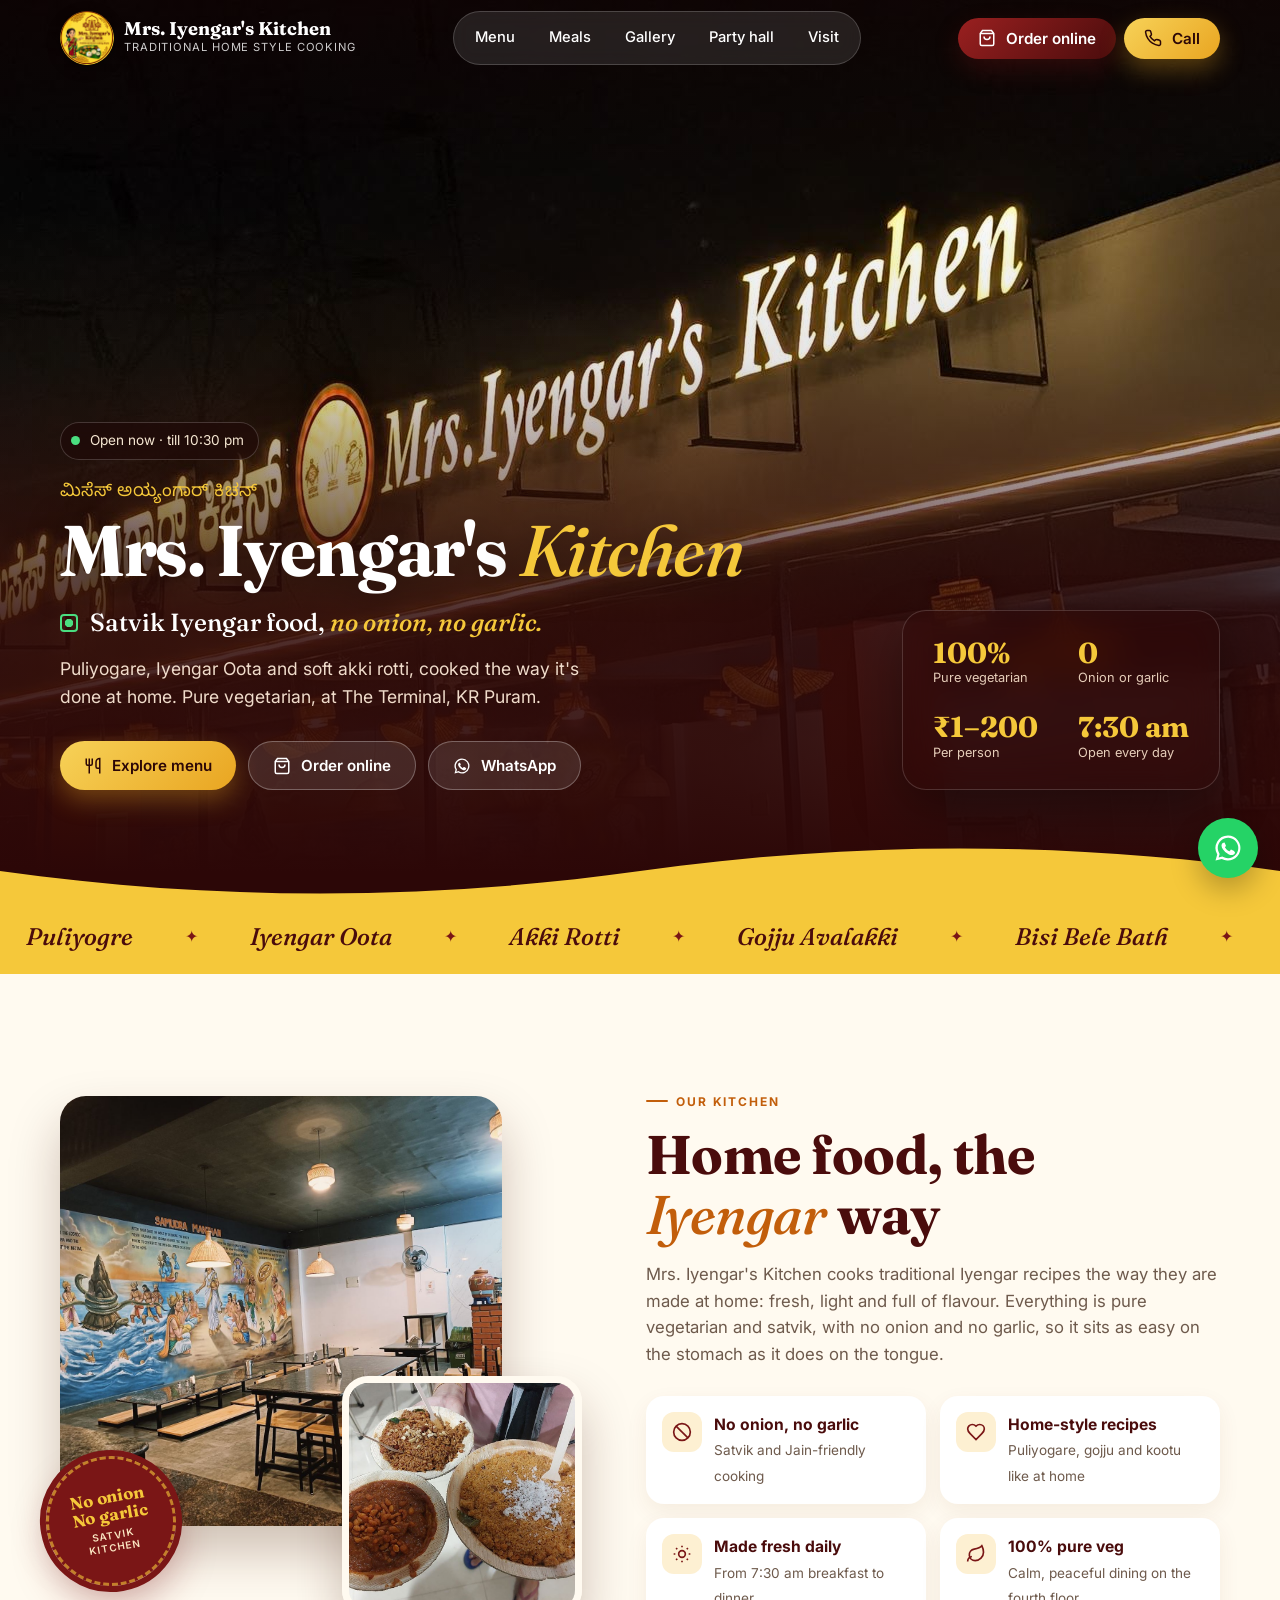
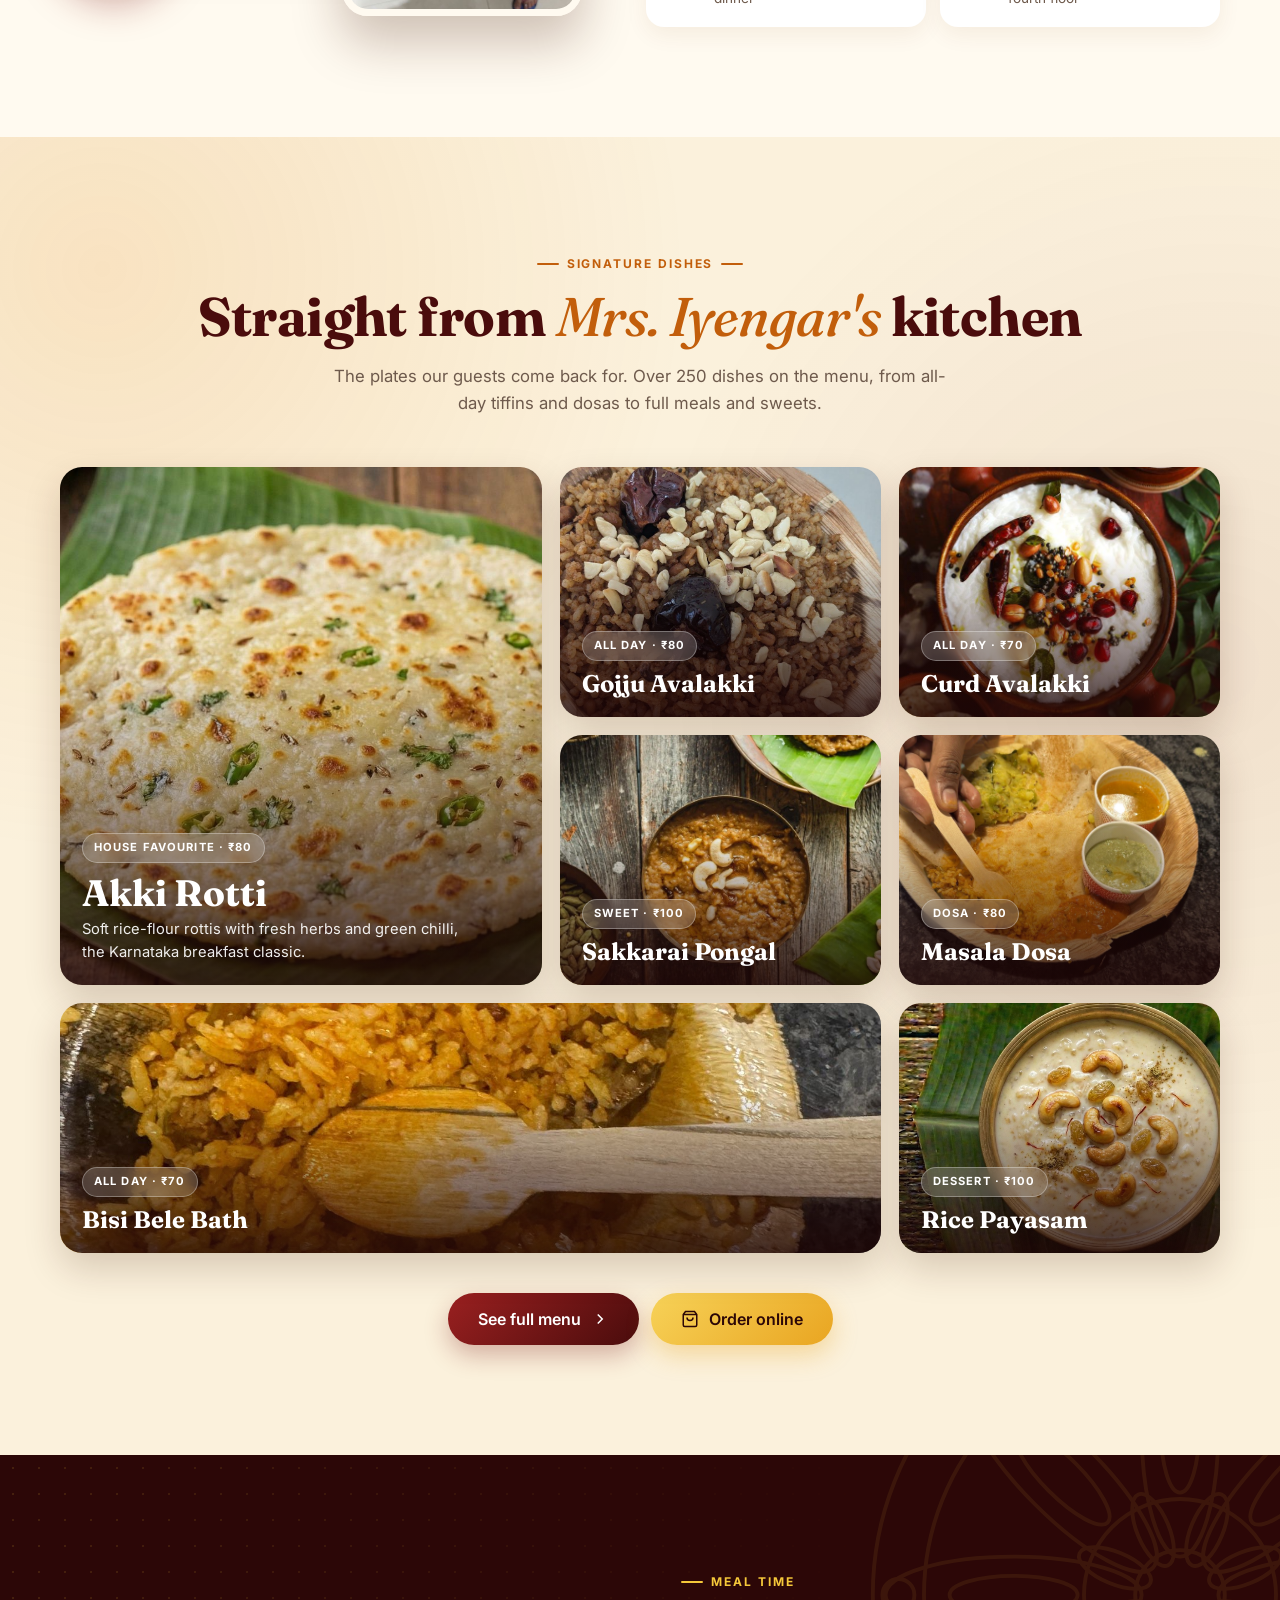
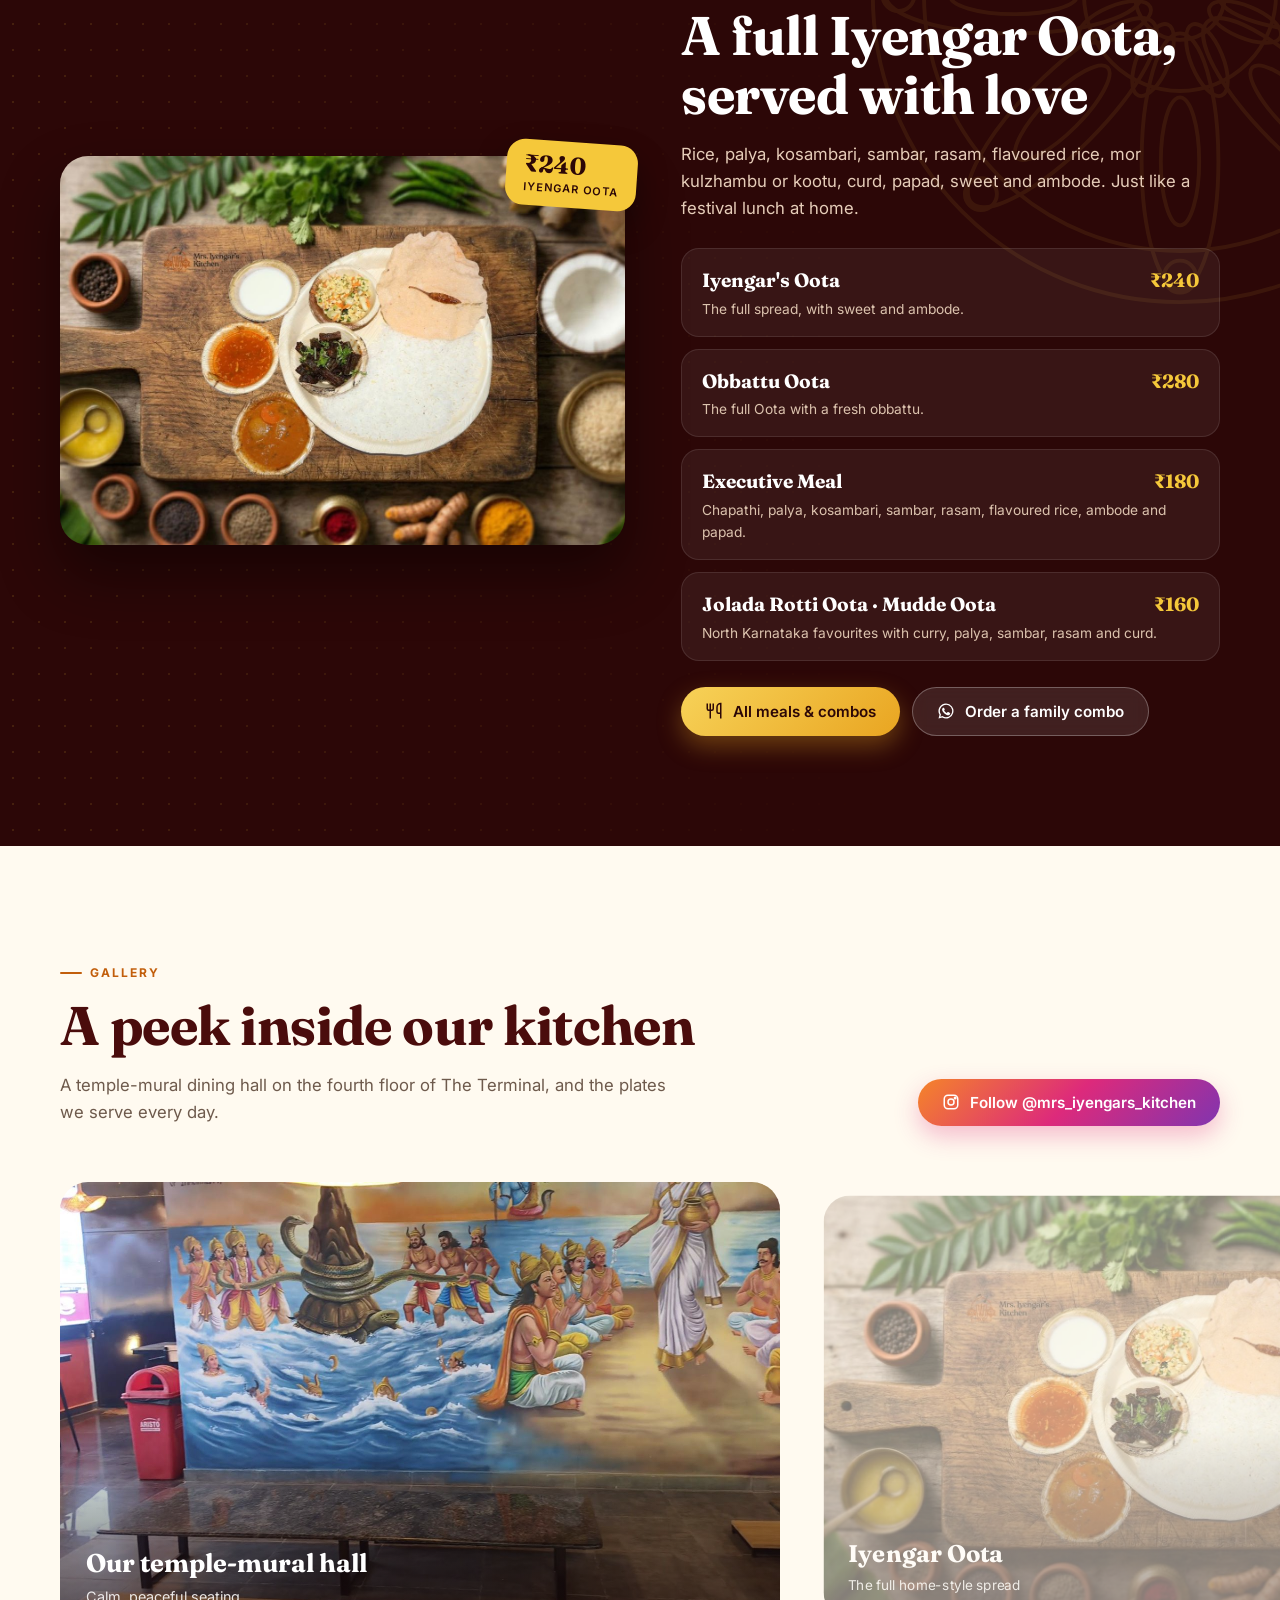
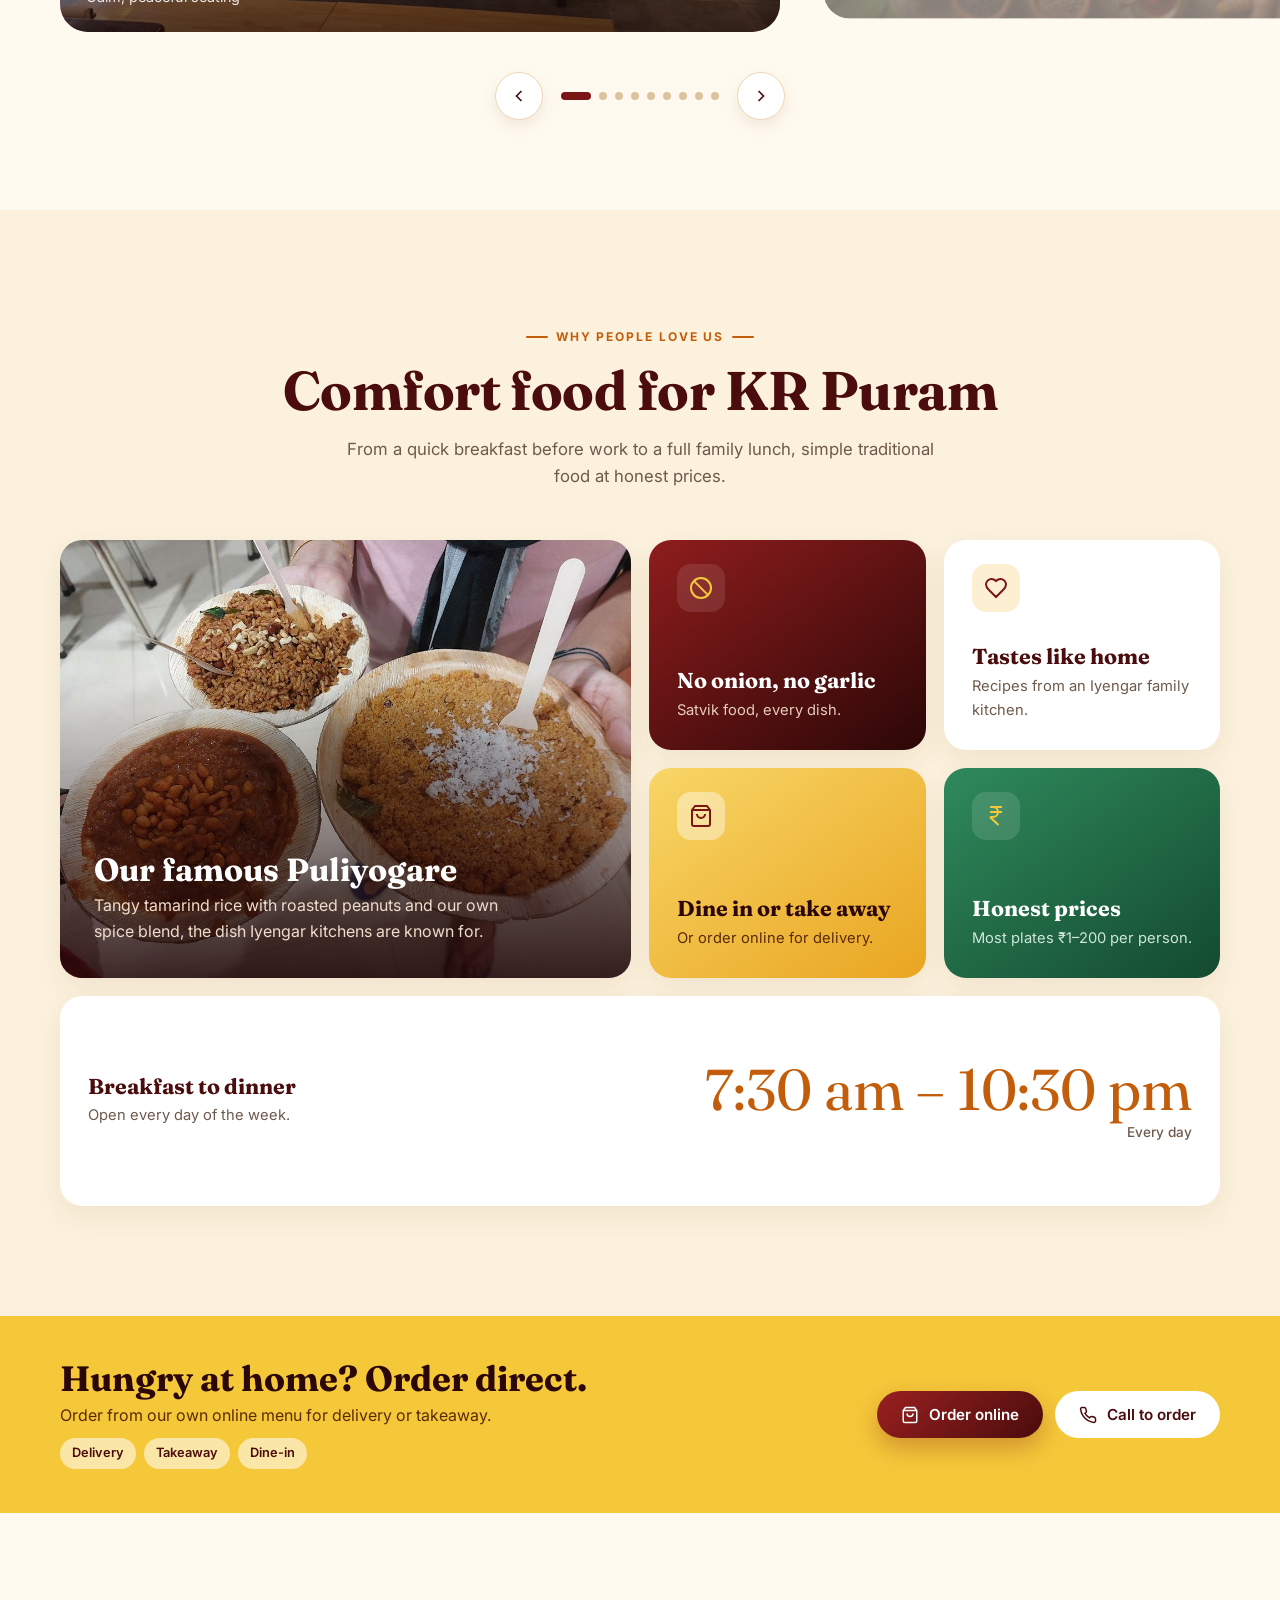
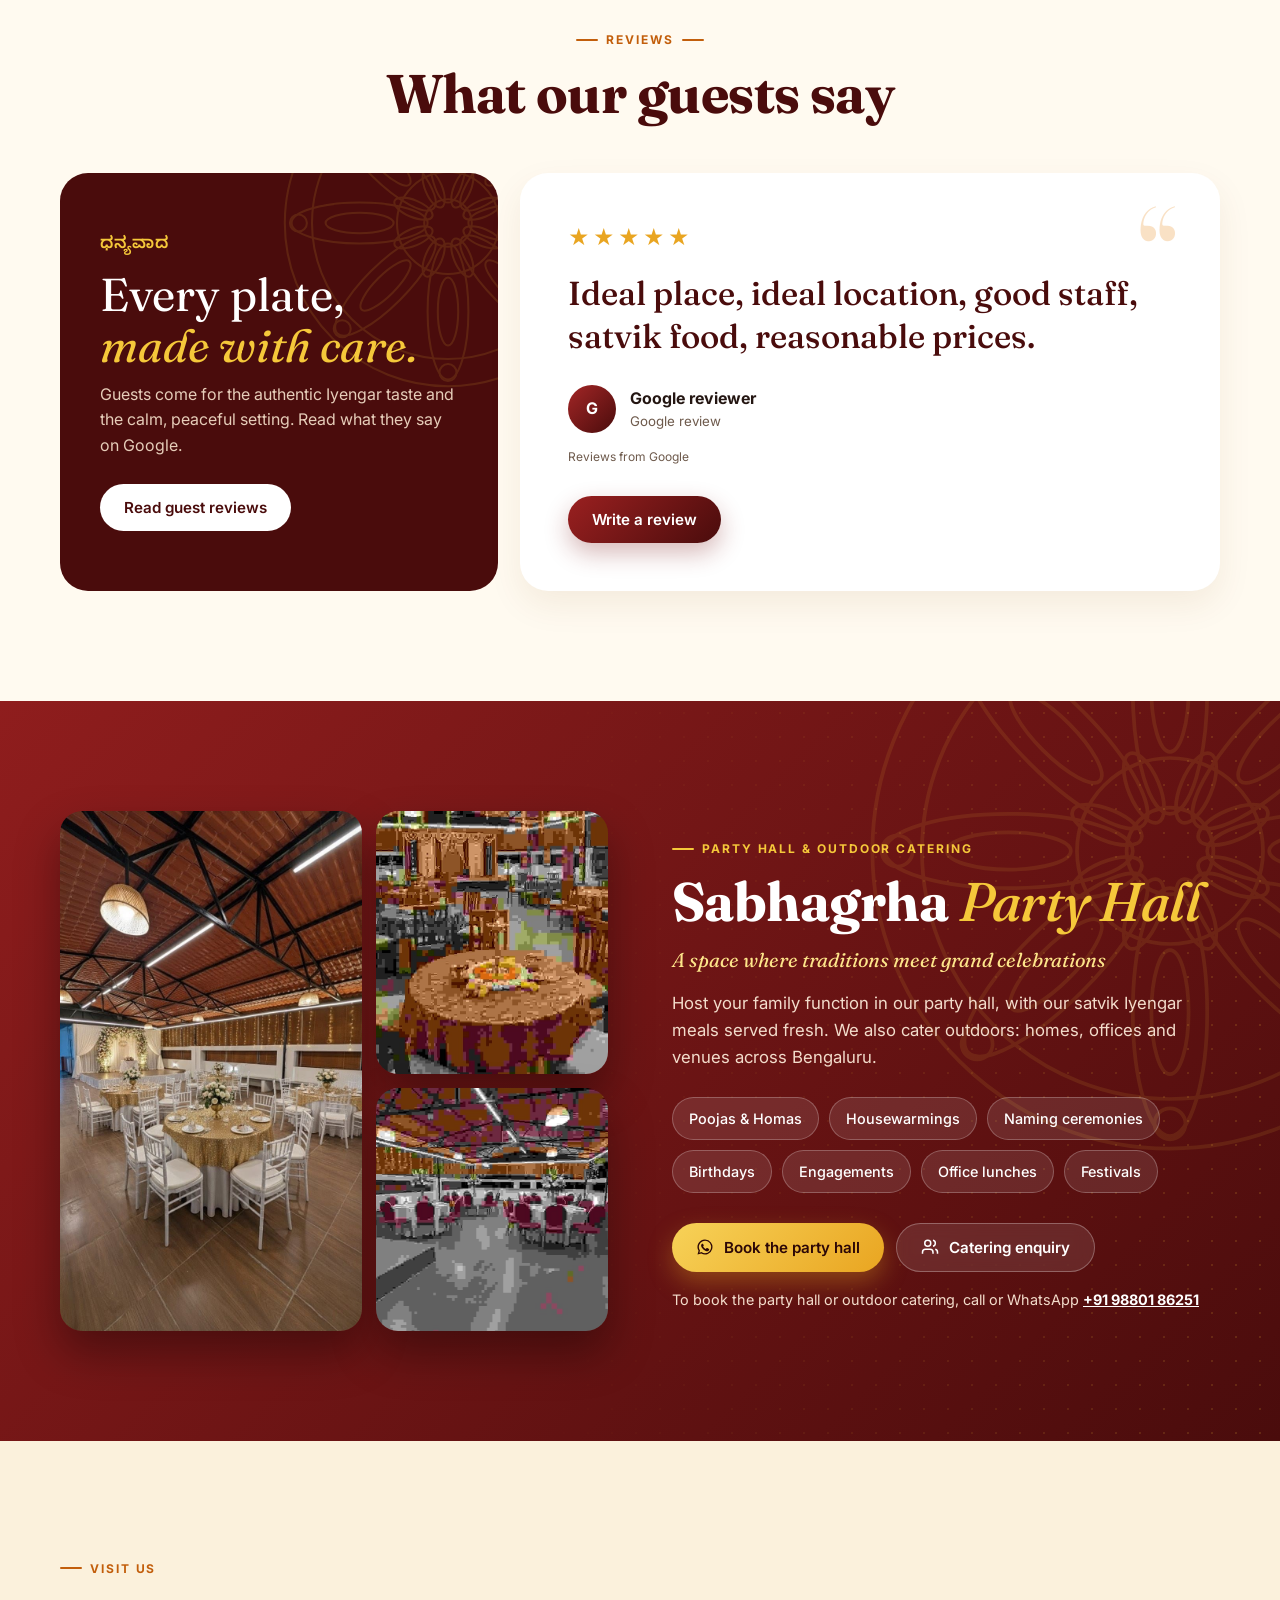
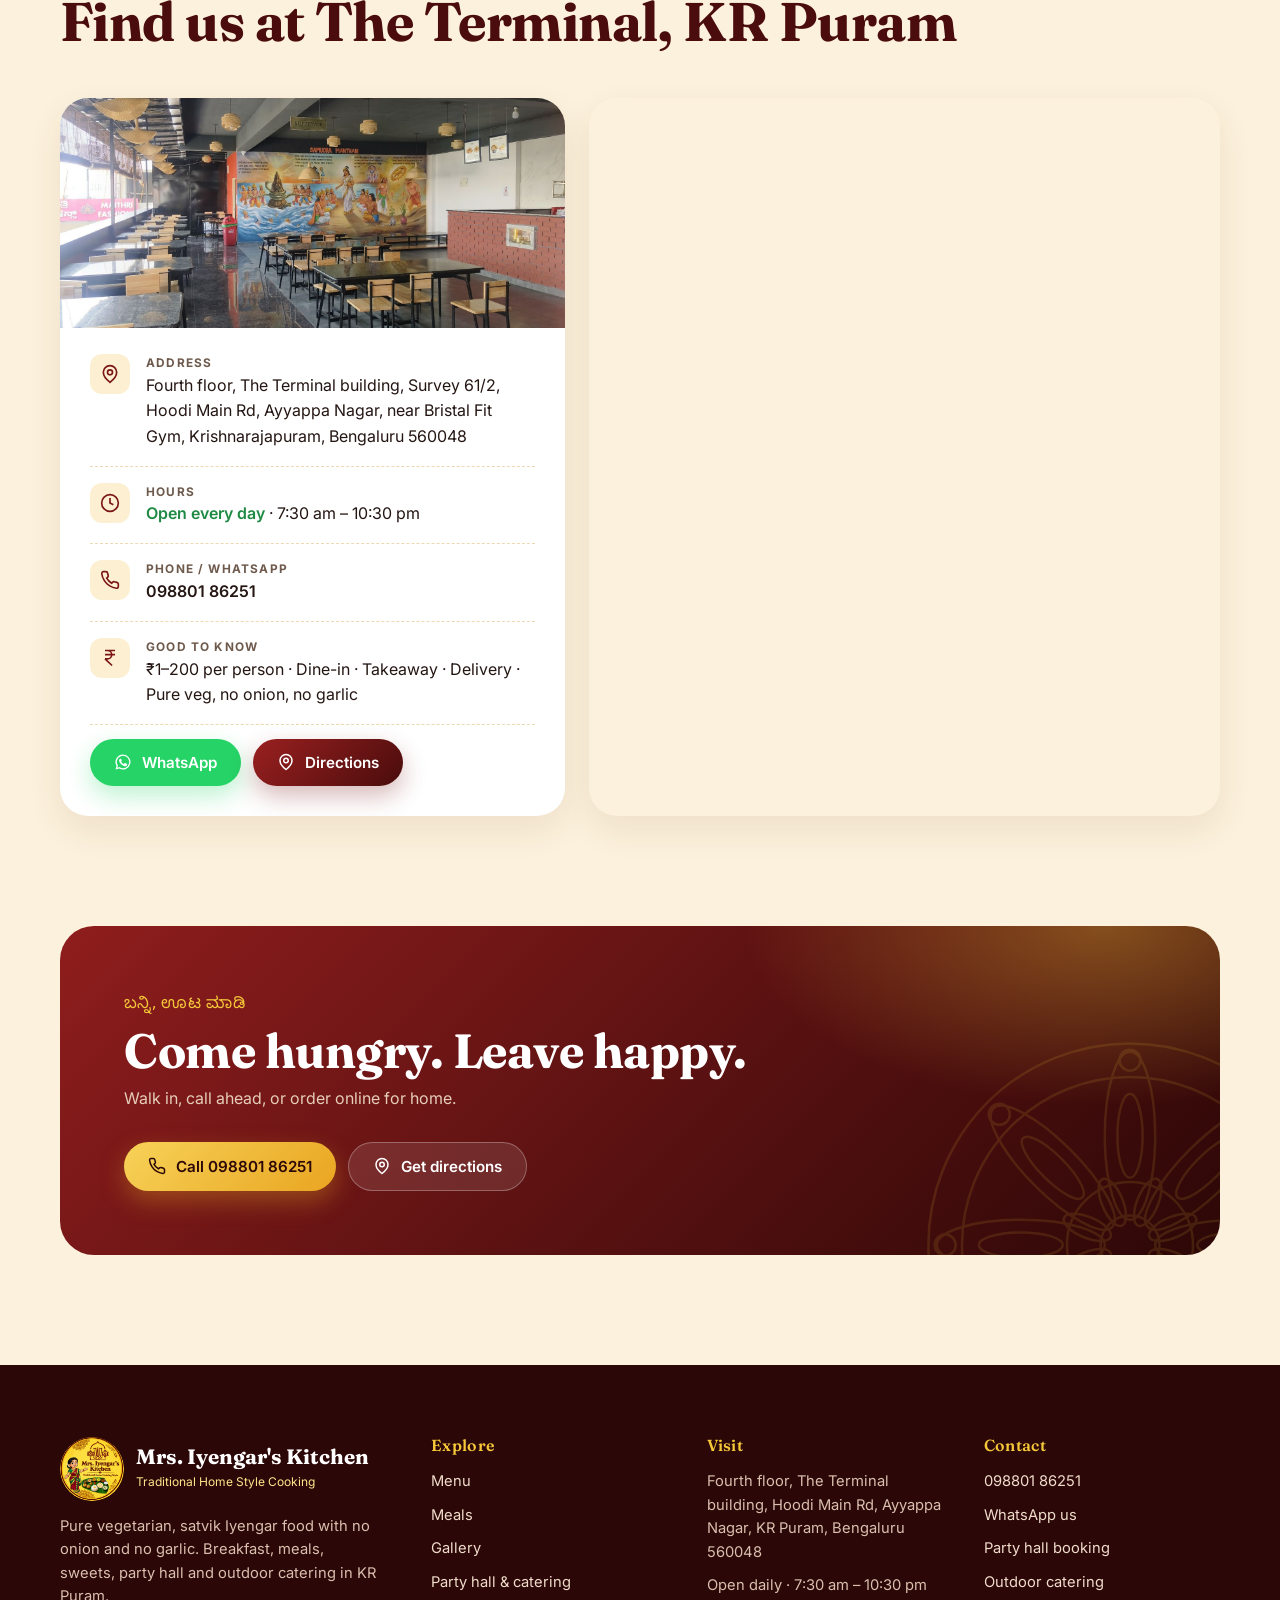
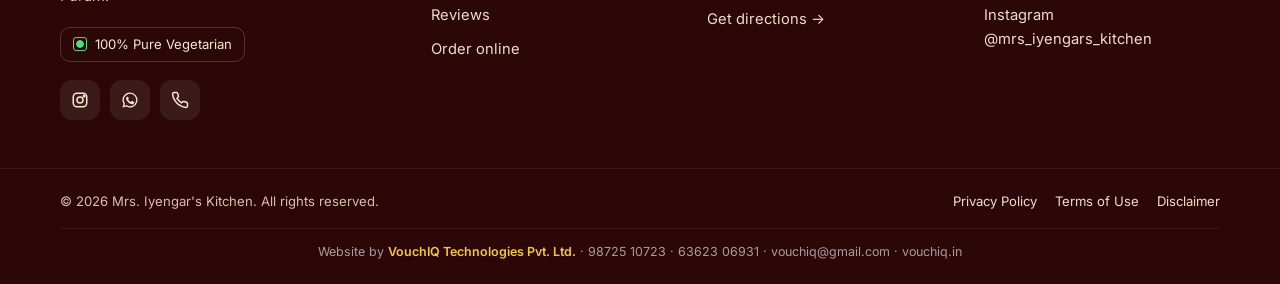
==== index.html @ 9906c380 "Mrs. Iyengar's Kitchen website: home, full menu, party hall and catering Static site for Vercel with" ====
<!doctype html>
<html lang="en">
<head>
<meta charset="utf-8">
<meta name="viewport" content="width=device-width, initial-scale=1, viewport-fit=cover">
<title>Mrs. Iyengar's Kitchen | Traditional Iyengar Home Food, KR Puram</title>
<meta name="description" content="Mrs. Iyengar's Kitchen: pure veg, satvik Iyengar home-style food with no onion and no garlic. Puliyogare, Iyengar Oota, dosas and more at The Terminal, Hoodi Main Road, KR Puram, Bengaluru. Party hall and outdoor catering.">
<meta name="theme-color" content="#4a0c0c">
<link rel="icon" type="image/png" href="favicon.png">
<link rel="apple-touch-icon" href="images/apple-touch-icon.png">
<meta property="og:type" content="website">
<meta property="og:title" content="Mrs. Iyengar's Kitchen | Traditional Home Style Cooking">
<meta property="og:description" content="Pure veg, satvik Iyengar food. No onion, no garlic. KR Puram, Bengaluru. Party hall and outdoor catering.">
<meta property="og:image" content="images/storefront.jpg">
<meta name="twitter:card" content="summary_large_image">
<link rel="preload" as="image" href="images/storefront.jpg" imagesrcset="images/storefront-sm.jpg 1000w, images/storefront.jpg 1600w" imagesizes="100vw">
<link rel="preconnect" href="https://fonts.googleapis.com">
<link rel="preconnect" href="https://fonts.gstatic.com" crossorigin>
<link href="https://fonts.googleapis.com/css2?family=Fraunces:ital,opsz,wght@0,9..144,500;0,9..144,700;1,9..144,500&family=Inter:wght@400;500;600;700&family=Noto+Sans+Kannada:wght@600&display=swap" rel="stylesheet">
<script>document.documentElement.classList.add('js')</script>
<link rel="stylesheet" href="styles.css?v=1">
<script type="application/ld+json">
{"@context":"https://schema.org","@type":"Restaurant","name":"Mrs. Iyengar's Kitchen","servesCuisine":["South Indian","Iyengar","Vegetarian"],"priceRange":"₹1–200","telephone":"+91-98801-86251","image":"images/storefront.jpg","address":{"@type":"PostalAddress","streetAddress":"Fourth floor, The Terminal building, Survey 61/2, Hoodi Main Rd, Ayyappa Nagar","addressLocality":"Krishnarajapuram, Bengaluru","addressRegion":"Karnataka","postalCode":"560048","addressCountry":"IN"},"openingHours":"Mo-Su 07:30-22:30","sameAs":["https://www.instagram.com/mrs_iyengars_kitchen/"]}
</script>
</head>
<body>

<!--SVG-->
<svg width="0" height="0" style="position:absolute" aria-hidden="true">
  <defs>
    <symbol id="mandala" viewBox="-100 -100 200 200">
      <g fill="none" stroke="currentColor" stroke-width="1.2">
        <circle r="96"/><circle r="80"/><circle r="30"/><circle r="14"/>
        <g id="petal8"><ellipse rx="12" ry="40" cy="-52"/><ellipse rx="6" ry="20" cy="-52"/><circle cy="-88" r="5"/></g>
        <use href="#petal8" transform="rotate(45)"/><use href="#petal8" transform="rotate(90)"/><use href="#petal8" transform="rotate(135)"/>
        <use href="#petal8" transform="rotate(180)"/><use href="#petal8" transform="rotate(225)"/><use href="#petal8" transform="rotate(270)"/><use href="#petal8" transform="rotate(315)"/>
        <g id="petal16"><ellipse rx="5" ry="12" cy="-22" transform="rotate(22.5)"/></g>
        <use href="#petal16" transform="rotate(45)"/><use href="#petal16" transform="rotate(90)"/><use href="#petal16" transform="rotate(135)"/>
        <use href="#petal16" transform="rotate(180)"/><use href="#petal16" transform="rotate(225)"/><use href="#petal16" transform="rotate(270)"/><use href="#petal16" transform="rotate(315)"/>
      </g>
    </symbol>
    <symbol id="i-wa" viewBox="0 0 24 24"><path fill="currentColor" d="M12 2a10 10 0 0 0-8.6 15.1L2 22l5-1.3A10 10 0 1 0 12 2Zm0 18.2a8.2 8.2 0 0 1-4.2-1.2l-.3-.2-3 .8.8-2.9-.2-.3A8.2 8.2 0 1 1 12 20.2Zm4.5-6.1c-.2-.1-1.5-.7-1.700-.8-.2-.1-.4-.1-.6.1l-.8 1c-.1.2-.3.2-.5.1a6.7 6.7 0 0 1-3.3-2.9c-.3-.4.3-.4.7-1.3.1-.2 0-.3 0-.4l-.8-1.8c-.2-.5-.4-.4-.6-.4h-.5a1 1 0 0 0-.7.3 3 3 0 0 0-.9 2.200 5.2 5.2 0 0 0 1.100 2.700 11.8 11.8 0 0 0 4.500 4c1.700.7 2.400.8 3.200.6.5-.1 1.500-.6 1.800-1.200.2-.6.2-1.100.1-1.200l-.5-.3Z"/></symbol>
    <symbol id="i-phone" viewBox="0 0 24 24"><path fill="none" stroke="currentColor" stroke-width="2" d="M22 16.9v3a2 2 0 0 1-2.2 2 19.8 19.8 0 0 1-8.6-3.1 19.5 19.5 0 0 1-6-6A19.8 19.8 0 0 1 2.1 4.2 2 2 0 0 1 4.1 2h3a2 2 0 0 1 2 1.7c.1.9.4 1.8.7 2.7a2 2 0 0 1-.5 2.1L8 9.8a16 16 0 0 0 6 6l1.3-1.3a2 2 0 0 1 2.1-.4c.9.3 1.8.6 2.7.7a2 2 0 0 1 1.7 2Z"/></symbol>
    <symbol id="i-pin" viewBox="0 0 24 24"><g fill="none" stroke="currentColor" stroke-width="2"><path d="M20 10c0 6-8 12-8 12s-8-6-8-12a8 8 0 0 1 16 0Z"/><circle cx="12" cy="10" r="3"/></g></symbol>
    <symbol id="i-clock" viewBox="0 0 24 24"><g fill="none" stroke="currentColor" stroke-width="2"><circle cx="12" cy="12" r="10"/><path d="M12 6v6l4 2"/></g></symbol>
    <symbol id="i-fork" viewBox="0 0 24 24"><path fill="none" stroke="currentColor" stroke-width="2" d="M3 2v7c0 1.1.9 2 2 2h4a2 2 0 0 0 2-2V2M7 2v20M21 15V2a5 5 0 0 0-5 5v6c0 1.1.9 2 2 2h3Zm0 0v7"/></symbol>
    <symbol id="i-leaf" viewBox="0 0 24 24"><g fill="none" stroke="currentColor" stroke-width="2"><path d="M11 20A7 7 0 0 1 9.8 6.1C15.5 5 17 4.48 19 2c1 2 2 4.18 2 8 0 5.5-4.78 10-10 10Z"/><path d="M2 21c0-3 1.85-5.36 5.08-6"/></g></symbol>
    <symbol id="i-rupee" viewBox="0 0 24 24"><path fill="none" stroke="currentColor" stroke-width="2" d="M6 3h12M6 8h12M6 13l8.5 8M6 13h3a5 5 0 0 0 0-10"/></symbol>
    <symbol id="i-sun" viewBox="0 0 24 24"><g fill="none" stroke="currentColor" stroke-width="2"><circle cx="12" cy="12" r="4"/><path d="M12 2v2M12 20v2M4.9 4.9l1.4 1.4M17.7 17.7l1.4 1.4M2 12h2M20 12h2M4.9 19.1l1.4-1.4M17.7 6.3l1.4-1.4"/></g></symbol>
    <symbol id="i-heart" viewBox="0 0 24 24"><path fill="none" stroke="currentColor" stroke-width="2" d="M19 14c1.5-1.5 3-3.2 3-5.5A5.5 5.5 0 0 0 16.5 3c-1.8 0-3 .5-4.5 2-1.500-1.500-2.700-2-4.500-2A5.500 5.500 0 0 0 2 8.500c0 2.300 1.500 4 3 5.500l7 7Z"/></symbol>
    <symbol id="i-ban" viewBox="0 0 24 24"><g fill="none" stroke="currentColor" stroke-width="2"><circle cx="12" cy="12" r="10"/><path d="m4.9 4.9 14.2 14.2"/></g></symbol>
    <symbol id="i-bag" viewBox="0 0 24 24"><g fill="none" stroke="currentColor" stroke-width="2"><path d="M6 2 3 6v14a2 2 0 0 0 2 2h14a2 2 0 0 0 2-2V6l-3-4Z"/><path d="M3 6h18M16 10a4 4 0 0 1-8 0"/></g></symbol>
    <symbol id="i-users" viewBox="0 0 24 24"><g fill="none" stroke="currentColor" stroke-width="2"><path d="M16 21v-2a4 4 0 0 0-4-4H6a4 4 0 0 0-4 4v2"/><circle cx="9" cy="7" r="4"/><path d="M22 21v-2a4 4 0 0 0-3-3.9M16 3.1a4 4 0 0 1 0 7.8"/></g></symbol>
    <symbol id="i-left" viewBox="0 0 24 24"><path fill="none" stroke="currentColor" stroke-width="2" d="m15 18-6-6 6-6"/></symbol>
    <symbol id="i-right" viewBox="0 0 24 24"><path fill="none" stroke="currentColor" stroke-width="2" d="m9 18 6-6-6-6"/></symbol>
    <symbol id="i-ig" viewBox="0 0 24 24"><g fill="none" stroke="currentColor" stroke-width="2"><rect x="3" y="3" width="18" height="18" rx="5"/><circle cx="12" cy="12" r="4"/><circle cx="17.5" cy="6.5" r="1" fill="currentColor"/></g></symbol>
  </defs>
</svg>
<!--/SVG-->

<!--NAV-->
<header class="topnav" id="topnav">
  <div class="wrap">
    <a href="./" class="brand" aria-label="Mrs. Iyengar's Kitchen home"><img class="logo" src="logo.png" alt="" width="54" height="54"><span><b>Mrs. Iyengar's Kitchen</b><small>Traditional home style cooking</small></span></a>
    <nav class="links" aria-label="Sections">
      <a href="menu">Menu</a><a href="./#meals">Meals</a><a href="./#gallery">Gallery</a><a href="./#party">Party hall</a><a href="./#visit">Visit</a>
    </nav>
    <div class="nav-cta">
      <a class="btn btn-maroon btn-order" data-order href="#" target="_blank" rel="noopener"><svg><use href="#i-bag"/></svg>Order online</a>
      <a class="btn btn-primary" href="tel:+919880186251"><svg><use href="#i-phone"/></svg>Call</a>
    </div>
  </div>
</header>
<!--/NAV-->

<!-- HERO -->
<section class="hero" id="top">
  <div class="hero-bg"><img src="images/storefront.jpg" srcset="images/storefront-sm.jpg 1000w, images/storefront.jpg 1600w" sizes="100vw" alt="Mrs. Iyengar's Kitchen glowing sign and entrance at night" fetchpriority="high"></div>
  <div class="wrap hero-grid">
    <div class="hero-copy">
      <span class="pill" data-open-status><i class="live"></i><span>Open daily · 7:30 am – 10:30 pm</span></span>
      <span class="kannada">ಮಿಸೆಸ್ ಅಯ್ಯಂಗಾರ್ ಕಿಚನ್</span>
      <h1>Mrs. Iyengar's <em>Kitchen</em></h1>
      <p class="tagline"><i class="veg"></i><span>Satvik Iyengar food, <em>no onion, no garlic.</em></span></p>
      <p class="lead">Puliyogare, Iyengar Oota and soft akki rotti, cooked the way it's done at home. Pure vegetarian, at The Terminal, KR Puram.</p>
      <div class="cta">
        <a class="btn btn-primary" href="menu"><svg><use href="#i-fork"/></svg>Explore menu</a>
        <a class="btn btn-glass" data-order href="#" target="_blank" rel="noopener"><svg><use href="#i-bag"/></svg>Order online</a>
        <a class="btn btn-glass" data-wa="hello" href="#" target="_blank" rel="noopener"><svg><use href="#i-wa"/></svg>WhatsApp</a>
      </div>
    </div>
    <div class="trust">
      <div data-g="trust"><strong>100%</strong><span>Pure vegetarian</span></div>
      <div><strong>0</strong><span>Onion or garlic</span></div>
      <div><strong>₹1–200</strong><span>Per person</span></div>
      <div><strong>7:30 am</strong><span>Open every day</span></div>
    </div>
  </div>
  <div class="wave" aria-hidden="true"><svg viewBox="0 0 1440 70" preserveAspectRatio="none"><path fill="#f5c83a" d="M0 40c240 30 480 30 720 0s480-30 720 0v30H0z"/></svg></div>
</section>

<!-- MARQUEE -->
<div class="marquee" aria-hidden="true">
  <div class="marquee-track">
    <span>Puliyogre</span><span>Iyengar Oota</span><span>Akki Rotti</span><span>Gojju Avalakki</span><span>Bisi Bele Bath</span><span>Sakkarai Pongal</span><span>Obbattu</span><span>Mor Kulzhambu</span><span>Filter Coffee</span>
    <span>Puliyogre</span><span>Iyengar Oota</span><span>Akki Rotti</span><span>Gojju Avalakki</span><span>Bisi Bele Bath</span><span>Sakkarai Pongal</span><span>Obbattu</span><span>Mor Kulzhambu</span><span>Filter Coffee</span>
  </div>
</div>

<!-- STORY -->
<section id="story">
  <div class="wrap story-grid">
    <div class="story-img reveal">
      <img class="s1" src="images/mural-hall.jpg" alt="Dining hall with a large hand-painted temple mural" loading="lazy">
      <img class="s2" src="images/puliyogare-plates.jpg" alt="Puliyogare and gojju avalakki served on areca leaf plates" loading="lazy">
      <div class="stamp"><div>No onion<br>No garlic<small>Satvik kitchen</small></div></div>
    </div>
    <div class="reveal">
      <span class="eyebrow">Our kitchen</span>
      <h2>Home food, the <em class="accent">Iyengar</em> way</h2>
      <p class="sub">Mrs. Iyengar's Kitchen cooks traditional Iyengar recipes the way they are made at home: fresh, light and full of flavour. Everything is pure vegetarian and satvik, with no onion and no garlic, so it sits as easy on the stomach as it does on the tongue.</p>
      <div class="pledges">
        <div class="pledge"><span class="ic"><svg><use href="#i-ban"/></svg></span><div><b>No onion, no garlic</b><span>Satvik and Jain-friendly cooking</span></div></div>
        <div class="pledge"><span class="ic"><svg><use href="#i-heart"/></svg></span><div><b>Home-style recipes</b><span>Puliyogare, gojju and kootu like at home</span></div></div>
        <div class="pledge"><span class="ic"><svg><use href="#i-sun"/></svg></span><div><b>Made fresh daily</b><span>From 7:30 am breakfast to dinner</span></div></div>
        <div class="pledge"><span class="ic"><svg><use href="#i-leaf"/></svg></span><div><b>100% pure veg</b><span>Calm, peaceful dining on the fourth floor</span></div></div>
      </div>
    </div>
  </div>
</section>

<!-- SIGNATURE DISHES -->
<section id="menu">
  <div class="wrap">
    <div class="head-center reveal">
      <span class="eyebrow">Signature dishes</span>
      <h2>Straight from <em class="accent">Mrs. Iyengar's</em> kitchen</h2>
      <p class="sub">The plates our guests come back for. Over 250 dishes on the menu, from all-day tiffins and dosas to full meals and sweets.</p>
    </div>

    <div class="specials">
      <div class="special reveal">
        <img src="images/akki-rotti.jpg" alt="Akki rotti on a banana leaf" loading="lazy">
        <div class="txt"><span class="tag">House favourite · ₹80</span><h3>Akki Rotti</h3><p>Soft rice-flour rottis with fresh herbs and green chilli, the Karnataka breakfast classic.</p></div>
      </div>
      <div class="special reveal"><img src="images/gojju-avalakki.jpg" alt="Gojju avalakki, tamarind poha" loading="lazy"><div class="txt"><span class="tag">All day · ₹80</span><h3>Gojju Avalakki</h3></div></div>
      <div class="special reveal"><img src="images/curd-avalakki.jpg" alt="Curd avalakki with pomegranate" loading="lazy"><div class="txt"><span class="tag">All day · ₹70</span><h3>Curd Avalakki</h3></div></div>
      <div class="special reveal"><img src="images/sakkarai-pongal.jpg" alt="Sakkarai pongal with cashews" loading="lazy"><div class="txt"><span class="tag">Sweet · ₹100</span><h3>Sakkarai Pongal</h3></div></div>
      <div class="special reveal"><img src="images/masala-dosa.jpg" alt="Masala dosa with chutney and sambar" loading="lazy"><div class="txt"><span class="tag">Dosa · ₹80</span><h3>Masala Dosa</h3></div></div>
      <div class="special wide reveal"><img src="images/bisi-bele-bath.jpg" alt="Bisi bele bath" loading="lazy"><div class="txt"><span class="tag">All day · ₹70</span><h3>Bisi Bele Bath</h3></div></div>
      <div class="special reveal"><img src="images/payasam.jpg" alt="Payasam with cashews" loading="lazy"><div class="txt"><span class="tag">Dessert · ₹100</span><h3>Rice Payasam</h3></div></div>
    </div>

    <div class="menu-more reveal">
      <a class="btn btn-maroon" href="menu">See full menu<svg><use href="#i-right"/></svg></a>
      <a class="btn btn-primary" data-order href="#" target="_blank" rel="noopener"><svg><use href="#i-bag"/></svg>Order online</a>
    </div>
  </div>
</section>

<!-- MEALS -->
<section id="meals">
  <svg class="mandala" style="color:#f5c83a"><use href="#mandala"/></svg>
  <div class="wrap meals-grid">
    <div class="meals-img reveal">
      <img src="images/meals-board.jpg" alt="Iyengar meal with rice, rasam, sambar, palya, curd and papad" loading="lazy">
      <div class="badge">₹240<small>Iyengar Oota</small></div>
    </div>
    <div class="reveal">
      <span class="eyebrow">Meal time</span>
      <h2>A full Iyengar Oota, served with love</h2>
      <p class="sub">Rice, palya, kosambari, sambar, rasam, flavoured rice, mor kulzhambu or kootu, curd, papad, sweet and ambode. Just like a festival lunch at home.</p>
      <div class="oota-list">
        <div class="oota"><b>Iyengar's Oota</b><span class="pr">₹240</span><p>The full spread, with sweet and ambode.</p></div>
        <div class="oota"><b>Obbattu Oota</b><span class="pr">₹280</span><p>The full Oota with a fresh obbattu.</p></div>
        <div class="oota"><b>Executive Meal</b><span class="pr">₹180</span><p>Chapathi, palya, kosambari, sambar, rasam, flavoured rice, ambode and papad.</p></div>
        <div class="oota"><b>Jolada Rotti Oota · Mudde Oota</b><span class="pr">₹160</span><p>North Karnataka favourites with curry, palya, sambar, rasam and curd.</p></div>
      </div>
      <div class="cta">
        <a class="btn btn-primary" href="menu#m-meals"><svg><use href="#i-fork"/></svg>All meals &amp; combos</a>
        <a class="btn btn-glass" data-wa="parcel" href="#" target="_blank" rel="noopener"><svg><use href="#i-wa"/></svg>Order a family combo</a>
      </div>
    </div>
  </div>
</section>

<!-- GALLERY -->
<section id="gallery">
  <div class="wrap head-row reveal">
    <div>
      <span class="eyebrow">Gallery</span>
      <h2>A peek inside our kitchen</h2>
      <p class="sub">A temple-mural dining hall on the fourth floor of The Terminal, and the plates we serve every day.</p>
    </div>
    <a class="btn btn-ig" href="https://www.instagram.com/mrs_iyengars_kitchen/" target="_blank" rel="noopener"><svg><use href="#i-ig"/></svg>Follow @mrs_iyengars_kitchen</a>
  </div>
  <div class="slider reveal">
    <div class="slides" id="slides">
      <figure class="slide"><img src="images/mural.jpg" alt="Hand-painted temple mural in the dining hall"><figcaption><b>Our temple-mural hall</b><span>Calm, peaceful seating</span></figcaption></figure>
      <figure class="slide"><img src="images/meals-board.jpg" alt="Iyengar meal spread" loading="lazy"><figcaption><b>Iyengar Oota</b><span>The full home-style spread</span></figcaption></figure>
      <figure class="slide"><img src="images/dining-hall.jpg" alt="Dining hall with wooden tables" loading="lazy"><figcaption><b>Our dining hall</b><span>Room for families and groups</span></figcaption></figure>
      <figure class="slide"><img src="images/akki-rotti-plate.jpg" alt="Akki rotti with chutney" loading="lazy"><figcaption><b>Akki Rotti</b><span>With fresh coconut chutney</span></figcaption></figure>
      <figure class="slide"><img src="images/avalakki-upma.jpg" alt="Avalakki upma with peanuts and cashews" loading="lazy"><figcaption><b>Avalakki Upma</b><span>Light, fresh and filling</span></figcaption></figure>
      <figure class="slide"><img src="images/chapati-meal.jpg" alt="Chapathi meal with dal, kurma and kosambari" loading="lazy"><figcaption><b>Chapathi Meal</b><span>Palya, kootu and kosambari</span></figcaption></figure>
      <figure class="slide"><img src="images/mural-seating.jpg" alt="Low traditional seating beside the mural" loading="lazy"><figcaption><b>Traditional seating</b><span>Sit down and eat the old way</span></figcaption></figure>
      <figure class="slide"><img src="images/idly-65.jpg" alt="Idly 65" loading="lazy"><figcaption><b>Idly 65</b><span>An evening favourite</span></figcaption></figure>
      <figure class="slide"><img src="images/coconut-rice.jpg" alt="Coconut rice with cashews and curry leaves" loading="lazy"><figcaption><b>Coconut Rice</b><span>One of 20 rice varieties</span></figcaption></figure>
    </div>
    <div class="slider-ui">
      <button class="arrow" id="prev" aria-label="Previous photo"><svg width="20" height="20"><use href="#i-left"/></svg></button>
      <div class="dots" id="dots"></div>
      <button class="arrow" id="next" aria-label="Next photo"><svg width="20" height="20"><use href="#i-right"/></svg></button>
    </div>
  </div>
</section>

<!-- WHY US -->
<section id="why">
  <div class="wrap">
    <div class="head-center reveal">
      <span class="eyebrow">Why people love us</span>
      <h2>Comfort food for KR Puram</h2>
      <p class="sub">From a quick breakfast before work to a full family lunch, simple traditional food at honest prices.</p>
    </div>
    <div class="bento">
      <div class="tile t-big reveal">
        <img src="images/puliyogare-plates.jpg" alt="" loading="lazy">
        <h3>Our famous Puliyogare</h3>
        <p>Tangy tamarind rice with roasted peanuts and our own spice blend, the dish Iyengar kitchens are known for.</p>
      </div>
      <div class="tile t-maroon reveal"><div class="ic"><svg><use href="#i-ban"/></svg></div><h3>No onion, no garlic</h3><p>Satvik food, every dish.</p></div>
      <div class="tile reveal"><div class="ic"><svg><use href="#i-heart"/></svg></div><h3>Tastes like home</h3><p>Recipes from an Iyengar family kitchen.</p></div>
      <div class="tile t-gold reveal"><div class="ic"><svg><use href="#i-bag"/></svg></div><h3>Dine in or take away</h3><p>Or order online for delivery.</p></div>
      <div class="tile t-green reveal"><div class="ic"><svg><use href="#i-rupee"/></svg></div><h3>Honest prices</h3><p>Most plates ₹1–200 per person.</p></div>
      <div class="tile t-clock reveal">
        <div><h3>Breakfast to dinner</h3><p>Open every day of the week.</p></div>
        <div class="big">7:30 am – 10:30 pm<small>Every day</small></div>
      </div>
    </div>
  </div>
</section>

<!-- ORDER STRIP -->
<div class="order-strip">
  <div class="wrap">
    <div class="reveal">
      <h3>Hungry at home? Order direct.</h3>
      <p>Order from our own online menu for delivery or takeaway.</p>
      <div class="chip-row"><span>Delivery</span><span>Takeaway</span><span>Dine-in</span></div>
    </div>
    <div class="cta reveal">
      <a class="btn btn-maroon" data-order href="#" target="_blank" rel="noopener"><svg><use href="#i-bag"/></svg>Order online</a>
      <a class="btn btn-light" href="tel:+919880186251"><svg><use href="#i-phone"/></svg>Call to order</a>
    </div>
  </div>
</div>

<!-- REVIEWS -->
<section id="reviews">
  <div class="wrap">
    <div class="head-center reveal">
      <span class="eyebrow">Reviews</span>
      <h2>What our guests say</h2>
    </div>
    <div class="rev-grid">
      <div class="rating-card reveal">
        <svg class="mandala" style="color:#f5c83a"><use href="#mandala"/></svg>
        <span class="kn">ಧನ್ಯವಾದ</span>
        <div class="lead-q">Every plate, <em>made with care.</em></div>
        <p>Guests come for the authentic Iyengar taste and the calm, peaceful setting. Read what they say on Google.</p>
        <a class="btn btn-light" data-greviews href="https://www.google.com/search?q=Mrs+Iyengar%27s+Kitchen+KR+Puram+reviews" target="_blank" rel="noopener">Read guest reviews</a>
      </div>
      <div class="quote-card reveal" id="gquote">
        <span class="qmark">“</span>
        <div class="stars">★★★★★</div>
        <blockquote>Ideal place, ideal location, good staff, satvik food, reasonable prices.</blockquote>
        <div class="who"><div class="avatar">G</div><div><b>Google reviewer</b><small>Google review</small></div></div>
        <small class="g-src" hidden>Reviews from Google</small>
        <a class="btn btn-maroon" data-greviews href="https://www.google.com/search?q=Mrs+Iyengar%27s+Kitchen+KR+Puram+reviews" target="_blank" rel="noopener">Write a review</a>
      </div>
    </div>
  </div>
</section>

<!-- PARTY HALL & CATERING -->
<section id="party">
  <svg class="mandala" style="color:#f5c83a"><use href="#mandala"/></svg>
  <div class="wrap party-grid">
    <div class="party-img reveal">
      <img src="images/party-hall.jpg" alt="Sabhagrha party hall set up with round tables" loading="lazy">
      <img src="images/party-1.jpg" alt="Decorated table with flowers and a brass lamp" loading="lazy">
      <img src="images/party-4.jpg" alt="Party hall with banquet seating" loading="lazy">
    </div>
    <div class="reveal">
      <span class="eyebrow">Party hall &amp; outdoor catering</span>
      <h2>Sabhagrha <em>Party Hall</em></h2>
      <p class="script">A space where traditions meet grand celebrations</p>
      <p class="sub">Host your family function in our party hall, with our satvik Iyengar meals served fresh. We also cater outdoors: homes, offices and venues across Bengaluru.</p>
      <div class="occasions">
        <span>Poojas &amp; Homas</span><span>Housewarmings</span><span>Naming ceremonies</span><span>Birthdays</span><span>Engagements</span><span>Office lunches</span><span>Festivals</span>
      </div>
      <div class="party-cta">
        <a class="btn btn-primary" data-wa="party" href="#" target="_blank" rel="noopener"><svg><use href="#i-wa"/></svg>Book the party hall</a>
        <a class="btn btn-glass" data-wa="catering" href="#" target="_blank" rel="noopener"><svg><use href="#i-users"/></svg>Catering enquiry</a>
      </div>
      <p class="party-note">To book the party hall or outdoor catering, call or WhatsApp <a href="tel:+919880186251">+91 98801 86251</a></p>
    </div>
  </div>
</section>

<!-- VISIT -->
<section id="visit">
  <div class="wrap">
    <div class="reveal">
      <span class="eyebrow">Visit us</span>
      <h2>Find us at The Terminal, KR Puram</h2>
    </div>
    <div class="visit-grid">
      <div class="info reveal">
        <img class="shop" src="images/dining-wide.jpg" alt="Mrs. Iyengar's Kitchen dining hall" loading="lazy">
        <div class="info-body">
          <div class="row"><span class="ri"><svg><use href="#i-pin"/></svg></span><div><b>Address</b>Fourth floor, The Terminal building, Survey 61/2, Hoodi Main Rd, Ayyappa Nagar, near Bristal Fit Gym, Krishnarajapuram, Bengaluru 560048</div></div>
          <div class="row"><span class="ri"><svg><use href="#i-clock"/></svg></span><div><b>Hours</b><span class="open">Open every day</span> · 7:30 am – 10:30 pm</div></div>
          <div class="row"><span class="ri"><svg><use href="#i-phone"/></svg></span><div><b>Phone / WhatsApp</b><a href="tel:+919880186251" style="font-weight:600;text-decoration:none">098801 86251</a></div></div>
          <div class="row"><span class="ri"><svg><use href="#i-rupee"/></svg></span><div><b>Good to know</b>₹1–200 per person · Dine-in · Takeaway · Delivery · Pure veg, no onion, no garlic</div></div>
          <div class="cta">
            <a class="btn btn-wa" data-wa="hello" href="#" target="_blank" rel="noopener"><svg><use href="#i-wa"/></svg>WhatsApp</a>
            <a class="btn btn-maroon" data-dir href="#" target="_blank" rel="noopener"><svg><use href="#i-pin"/></svg>Directions</a>
          </div>
        </div>
      </div>
      <div class="map reveal">
        <iframe title="Map to Mrs. Iyengar's Kitchen" loading="lazy" referrerpolicy="no-referrer-when-downgrade"
          src="https://maps.google.com/maps?q=Mrs%20Iyengar%27s%20Kitchen%2C%20The%20Terminal%2C%20Hoodi%20Main%20Rd%2C%20Ayyappa%20Nagar%2C%20Krishnarajapuram%2C%20Bengaluru&z=16&output=embed"></iframe>
      </div>
    </div>
  </div>
</section>

<!-- CTA BANNER -->
<div class="banner">
  <div class="wrap">
    <div class="banner-in reveal">
      <svg class="mandala" style="color:#f5c83a"><use href="#mandala"/></svg>
      <div style="position:relative">
        <span class="kannada">ಬನ್ನಿ, ಊಟ ಮಾಡಿ</span>
        <h2>Come hungry. Leave happy.</h2>
        <p>Walk in, call ahead, or order online for home.</p>
      </div>
      <div class="cta">
        <a class="btn btn-primary" href="tel:+919880186251"><svg><use href="#i-phone"/></svg>Call 098801 86251</a>
        <a class="btn btn-glass" data-dir href="#" target="_blank" rel="noopener"><svg><use href="#i-pin"/></svg>Get directions</a>
      </div>
    </div>
  </div>
</div>

<!--FOOTER-->
<footer>
  <div class="wrap foot-top">
    <div class="foot-brand">
      <div class="foot-logo"><img src="logo.png" alt="Mrs. Iyengar's Kitchen logo" loading="lazy"><div><b>Mrs. Iyengar's Kitchen</b><small>Traditional Home Style Cooking</small></div></div>
      <p>Pure vegetarian, satvik Iyengar food with no onion and no garlic. Breakfast, meals, sweets, party hall and outdoor catering in KR Puram.</p>
      <span class="veg-badge"><i></i>100% Pure Vegetarian</span>
      <div class="socials"><a href="https://www.instagram.com/mrs_iyengars_kitchen/" target="_blank" rel="noopener" aria-label="Instagram"><svg><use href="#i-ig"/></svg></a><a data-wa="hello" href="#" target="_blank" rel="noopener" aria-label="WhatsApp"><svg><use href="#i-wa"/></svg></a><a href="tel:+919880186251" aria-label="Call"><svg><use href="#i-phone"/></svg></a></div>
    </div>
    <div>
      <h4>Explore</h4>
      <ul><li><a href="menu">Menu</a></li><li><a href="./#meals">Meals</a></li><li><a href="./#gallery">Gallery</a></li><li><a href="./#party">Party hall &amp; catering</a></li><li><a href="./#reviews">Reviews</a></li><li><a data-order href="#" target="_blank" rel="noopener">Order online</a></li></ul>
    </div>
    <div>
      <h4>Visit</h4>
      <ul>
        <li>Fourth floor, The Terminal building, Hoodi Main Rd, Ayyappa Nagar, KR Puram, Bengaluru 560048</li>
        <li>Open daily · 7:30 am – 10:30 pm</li>
        <li><a class="dir" data-dir href="#" target="_blank" rel="noopener">Get directions →</a></li>
      </ul>
    </div>
    <div>
      <h4>Contact</h4>
      <ul>
        <li><a href="tel:+919880186251">098801 86251</a></li>
        <li><a data-wa="hello" href="#" target="_blank" rel="noopener">WhatsApp us</a></li>
        <li><a data-wa="party" href="#" target="_blank" rel="noopener">Party hall booking</a></li>
        <li><a data-wa="catering" href="#" target="_blank" rel="noopener">Outdoor catering</a></li>
        <li><a href="https://www.instagram.com/mrs_iyengars_kitchen/" target="_blank" rel="noopener">Instagram @mrs_iyengars_kitchen</a></li>
      </ul>
    </div>
  </div>
  <div class="foot-bottom">
    <div class="wrap">
      <div>© <span id="yr">2026</span> Mrs. Iyengar's Kitchen. All rights reserved.</div>
      <div class="legal">
        <button class="linklike" data-open="privacy">Privacy Policy</button>
        <button class="linklike" data-open="terms">Terms of Use</button>
        <button class="linklike" data-open="disclaimer">Disclaimer</button>
      </div>
    </div>
    <div class="wrap credit">
      <span>Website by <a class="vq" href="https://www.vouchiq.in" target="_blank" rel="noopener">VouchIQ Technologies Pvt. Ltd.</a></span>
      <span><a href="tel:+919872510723">98725 10723</a> · <a href="tel:+916362306931">63623 06931</a></span>
      <span><a href="mailto:vouchiq@gmail.com?subject=Website%20enquiry">vouchiq@gmail.com</a> · <a href="https://www.vouchiq.in" target="_blank" rel="noopener">vouchiq.in</a></span>
    </div>
  </div>
</footer>

<div class="mbar" role="navigation" aria-label="Quick actions">
  <a href="menu"><svg><use href="#i-fork"/></svg>Menu</a>
  <a data-order href="#" target="_blank" rel="noopener"><svg><use href="#i-bag"/></svg>Order</a>
  <a data-wa="hello" class="wa" href="#" target="_blank" rel="noopener"><svg><use href="#i-wa"/></svg>WhatsApp</a>
  <a class="call" href="tel:+919880186251"><svg><use href="#i-phone"/></svg>Call now</a>
</div>

<a class="wa-float" data-wa="hello" href="#" target="_blank" rel="noopener" aria-label="Chat with us on WhatsApp"><svg width="30" height="30" style="color:#fff"><use href="#i-wa"/></svg></a>

<dialog id="privacy">
  <div class="dlg-head"><h3>Privacy Policy</h3><button class="dlg-close" aria-label="Close">×</button></div>
  <div class="dlg-body">
    <p>This website is an information page for Mrs. Iyengar's Kitchen. We respect your privacy and collect as little as possible.</p>
    <h4>What we collect</h4>
    <p>This site has no accounts, logins or payments, and it does not store any personal data on a server. The WhatsApp buttons only open a pre-written message on your own device, and you choose whether to send it.</p>
    <h4>WhatsApp messages and online orders</h4>
    <p>If you message us on WhatsApp, we receive your name, phone number and the details you share, and use them only to reply and handle your enquiry, order or booking. Online orders are handled by our ordering partner under its own privacy policy.</p>
    <h4>Third-party services</h4>
    <ul><li>Google Maps (embedded map and directions)</li><li>Google Fonts (text styling)</li><li>Google reviews (rating and review text)</li></ul>
    <p>These services may log basic technical information such as your IP address and browser type under their own privacy policies.</p>
    <h4>Cookies</h4>
    <p>We do not set any cookies ourselves. The embedded Google Map may set its own cookies.</p>
    <p style="margin-top:14px;color:var(--muted)">Last updated: <span class="yr">2026</span></p>
  </div>
</dialog>

<dialog id="terms">
  <div class="dlg-head"><h3>Terms of Use</h3><button class="dlg-close" aria-label="Close">×</button></div>
  <div class="dlg-body">
    <h4>Party hall and catering bookings</h4>
    <p>Bookings are confirmed once we agree on the menu, guest count, date and any advance payment by phone, WhatsApp or in person. Changes and cancellations depend on how close to the event date they are made.</p>
    <h4>Menu and prices</h4>
    <p>Menu items, prices and timings on this website are for information and may change without notice. Prices at the restaurant apply. Parcel charges: ₹5 extra per item, ₹15 per meal.</p>
    <h4>Website content</h4>
    <p>The text, logo and photos on this website belong to Mrs. Iyengar's Kitchen.</p>
  </div>
</dialog>

<dialog id="disclaimer">
  <div class="dlg-head"><h3>Disclaimer</h3><button class="dlg-close" aria-label="Close">×</button></div>
  <div class="dlg-body">
    <h4>Food allergies</h4>
    <p>All our food is vegetarian and cooked without onion and garlic. Our kitchen uses dairy, nuts, gluten and other common allergens. If you have an allergy, please tell our staff before ordering.</p>
    <h4>Images</h4>
    <p>Photos show the type of dish and are for illustration. Actual portions and presentation may vary.</p>
    <h4>Reviews</h4>
    <p>Guest reviews quoted on this website are taken from our public Google listing.</p>
  </div>
</dialog>
<!--/FOOTER-->

<script src="script.js?v=1"></script>
</body>
</html>
---- styles.css ----
:root{
  --maroon:#7a1616; --maroon-d:#4a0c0c; --maroon-dd:#2c0707;
  --turmeric:#f5c83a; --turmeric-l:#fde58a; --saffron:#e8891c; --saffron-d:#c25e0b;
  --leaf:#1d6b45; --leaf-l:#2f8a5c;
  --cream:#fbf1dc; --paper:#fffaf0; --ink:#241612; --muted:#6e5a4c; --line:#ecd9b4;
  --r:22px;
}
*{box-sizing:border-box;margin:0;padding:0}
html{scroll-behavior:smooth;scroll-padding-top:76px}
body{font-family:Inter,system-ui,sans-serif;color:var(--ink);background:var(--cream);line-height:1.6;-webkit-font-smoothing:antialiased;overflow-x:hidden}
a{color:inherit}
img{display:block;max-width:100%}
.wrap{max-width:1200px;margin:0 auto;padding:0 20px}
h1,h2,h3,h4{font-family:Fraunces,Georgia,serif;line-height:1.1;font-weight:700}
em.accent{font-style:italic;font-weight:500;color:var(--saffron-d)}
.kannada{font-family:"Noto Sans Kannada",sans-serif;color:var(--turmeric);letter-spacing:.02em}

/* buttons */
.btn{display:inline-flex;align-items:center;justify-content:center;gap:10px;padding:14px 24px;border-radius:999px;font:600 .95rem Inter,sans-serif;text-decoration:none;border:0;cursor:pointer;transition:transform .2s,box-shadow .2s,background .2s;white-space:nowrap}
.btn:hover{transform:translateY(-2px)}
.btn svg{width:18px;height:18px;flex:none}
.btn-primary{background:linear-gradient(135deg,#f7d258,#e9a521);color:var(--maroon-dd);box-shadow:0 10px 24px rgba(233,165,33,.35)}
.btn-maroon{background:linear-gradient(135deg,#9a2020,var(--maroon-d));color:#fff;box-shadow:0 10px 24px rgba(122,22,22,.3)}
.btn-glass{background:rgba(255,255,255,.1);color:#fff;border:1px solid rgba(255,255,255,.28);backdrop-filter:blur(8px)}
.btn-light{background:#fff;color:var(--maroon-d)}
.btn-wa{background:#25d366;color:#fff;box-shadow:0 10px 24px rgba(37,211,102,.3)}
.btn-ig{background:linear-gradient(135deg,#f58529,#dd2a7b 50%,#8134af);color:#fff;box-shadow:0 10px 24px rgba(221,42,123,.3)}

/* section heads */
section{padding:110px 0;position:relative}
.eyebrow{display:inline-flex;align-items:center;gap:8px;color:var(--saffron-d);font-weight:700;letter-spacing:.16em;text-transform:uppercase;font-size:.75rem}
.eyebrow::before{content:"";width:22px;height:2px;background:currentColor;border-radius:2px}
h2{font-size:clamp(2.1rem,4.6vw,3.4rem);margin:14px 0 16px;color:var(--maroon-d);letter-spacing:-.01em}
.sub{color:var(--muted);max-width:620px;font-size:1.05rem}
.head-center{text-align:center}
.head-center .sub{margin:0 auto}
.head-center .eyebrow::after{content:"";width:22px;height:2px;background:currentColor;border-radius:2px}
.head-row{display:flex;justify-content:space-between;align-items:flex-end;gap:30px;flex-wrap:wrap}

.mandala{position:absolute;pointer-events:none;opacity:.12;animation:spin 90s linear infinite}
@keyframes spin{to{transform:rotate(360deg)}}

/* ============ NAV ============ */
.topnav{position:fixed;top:0;left:0;right:0;z-index:50;transition:background .3s,box-shadow .3s}
.topnav .wrap{display:flex;align-items:center;justify-content:space-between;gap:16px;height:76px}
.topnav.scrolled{background:rgba(255,250,240,.9);backdrop-filter:blur(14px) saturate(1.4);-webkit-backdrop-filter:blur(14px) saturate(1.4);box-shadow:0 6px 24px rgba(60,20,5,.1)}
.brand{display:flex;align-items:center;gap:10px;text-decoration:none;color:#fff}
.brand .logo{width:54px;height:54px;border-radius:50%;box-shadow:0 4px 14px rgba(0,0,0,.3)}
.brand b{font-family:Fraunces,serif;font-size:1.15rem;line-height:1.05;display:block}
.brand small{display:block;font-size:.7rem;letter-spacing:.08em;text-transform:uppercase;opacity:.8}
.topnav.scrolled .brand{color:var(--maroon-d)}
.links{display:flex;gap:4px;background:rgba(255,255,255,.1);border:1px solid rgba(255,255,255,.18);backdrop-filter:blur(10px);padding:6px;border-radius:999px}
.links a{text-decoration:none;color:#fff;font-weight:500;font-size:.92rem;padding:8px 15px;border-radius:999px;transition:background .2s,color .2s}
.links a:hover{background:rgba(255,255,255,.15)}
.topnav.scrolled .links{background:#fff;border-color:var(--line)}
.topnav.scrolled .links a{color:var(--ink)}
.topnav.scrolled .links a:hover{background:var(--cream)}
.nav-cta{display:flex;gap:8px}
.topnav .btn{padding:11px 20px}

/* ============ HERO ============ */
.hero{position:relative;color:#fff;overflow:hidden;background:var(--maroon-dd);min-height:calc(100vh - 0px);min-height:100svh;display:flex;align-items:flex-end;padding:0}
.hero-bg{position:absolute;inset:0}
.hero-bg img{width:100%;height:100%;object-fit:cover;object-position:50% 40%}
.hero-bg::after{content:"";position:absolute;inset:0;background:
  linear-gradient(180deg,rgba(20,4,4,.55) 0%,rgba(20,4,4,0) 20%,rgba(20,4,4,.1) 40%,rgba(44,7,7,.82) 68%,#2c0707 97%),
  radial-gradient(ellipse at 12% 100%,rgba(245,200,58,.18),transparent 55%)}
.hero-grid{position:relative;z-index:2;width:100%;display:grid;grid-template-columns:minmax(0,1fr) auto;gap:48px;align-items:end;padding-top:140px;padding-bottom:110px}
.pill{display:inline-flex;align-items:center;gap:10px;background:rgba(30,6,6,.5);backdrop-filter:blur(10px);border:1px solid rgba(255,255,255,.18);padding:7px 14px 7px 10px;border-radius:999px;font-size:.85rem;color:#f6e7d2}
.live{width:9px;height:9px;border-radius:50%;background:#4ade80;box-shadow:0 0 0 0 rgba(74,222,128,.7);animation:ping 2s infinite}
.live.closed{background:#f59e0b;animation:none}
@keyframes ping{70%{box-shadow:0 0 0 10px rgba(74,222,128,0)}100%{box-shadow:0 0 0 0 rgba(74,222,128,0)}}
.hero .kannada{display:block;margin:20px 0 6px;font-size:1.1rem}
.hero h1{font-size:clamp(2.6rem,5.6vw,5rem);letter-spacing:-.02em;line-height:1.02;margin-bottom:16px;text-shadow:0 6px 36px rgba(0,0,0,.5)}
.hero h1 em{font-style:italic;font-weight:500;color:var(--turmeric)}
.tagline{display:flex;align-items:center;gap:12px;font-family:Fraunces,serif;font-size:clamp(1.15rem,2vw,1.55rem);font-weight:500;margin-bottom:12px}
.tagline .veg{flex:none;width:18px;height:18px;border:2px solid #4ade80;border-radius:4px;background:radial-gradient(circle,#4ade80 0 4px,transparent 4.5px)}
.tagline em{color:var(--turmeric)}
.hero .lead{font-size:1.1rem;color:#f0dccb;max-width:560px}
.cta{display:flex;flex-wrap:wrap;gap:12px;margin-top:30px}
.trust{display:grid;grid-template-columns:1fr 1fr;gap:22px 34px;padding:26px 30px;border:1px solid rgba(255,255,255,.16);border-radius:24px;background:rgba(40,8,8,.5);backdrop-filter:blur(16px) saturate(1.3);-webkit-backdrop-filter:blur(16px) saturate(1.3);box-shadow:0 20px 50px rgba(0,0,0,.35)}
.trust div{display:flex;flex-direction:column}
.trust strong{font-family:Fraunces,serif;font-size:1.8rem;color:var(--turmeric);line-height:1.1}
.trust span{font-size:.8rem;color:#e6cdb9}
.wave{position:absolute;left:0;right:0;bottom:-1px;line-height:0;z-index:3}
.wave svg{width:100%;height:70px;display:block}
.hero .mascot{position:absolute;z-index:1;right:max(20px,calc((100vw - 1200px)/2));bottom:0;height:min(62vh,560px);width:auto;display:none}

/* ============ MARQUEE ============ */
.marquee{background:var(--turmeric);color:var(--maroon-d);overflow:hidden;padding:18px 0;position:relative;z-index:2}
.marquee-track{display:flex;width:max-content;animation:marq 40s linear infinite}
.marquee span{font-family:Fraunces,serif;font-size:1.5rem;font-style:italic;font-weight:500;padding:0 26px;display:flex;align-items:center;gap:52px;white-space:nowrap}
.marquee span::after{content:"✦";font-style:normal;font-size:1rem;color:var(--maroon)}
@keyframes marq{to{transform:translateX(-50%)}}

/* ============ STORY / INTRO ============ */
#story{background:var(--paper);overflow:hidden}
.story-grid{display:grid;grid-template-columns:1fr 1.1fr;gap:64px;align-items:center}
.story-img{position:relative;height:520px}
.story-img img{position:absolute;object-fit:cover;border-radius:26px;box-shadow:0 26px 50px rgba(60,20,5,.25)}
.story-img .s1{left:0;top:0;width:calc(100% - 80px);height:calc(100% - 90px)}
.story-img .s2{right:0;bottom:0;width:240px;height:240px;border:7px solid var(--paper);animation:float 7s ease-in-out infinite}
.story-img .stamp{position:absolute;left:-14px;bottom:30px;width:130px;height:130px;border-radius:50%;background:var(--maroon);color:var(--turmeric);display:grid;place-items:center;text-align:center;font-family:Fraunces,serif;font-weight:700;line-height:1.05;font-size:1.05rem;box-shadow:0 18px 36px rgba(122,22,22,.35);transform:rotate(-10deg);border:3px dashed rgba(245,200,58,.6);outline:6px solid var(--maroon);padding:12px}
.story-img .stamp small{display:block;font:600 .62rem Inter,sans-serif;letter-spacing:.12em;text-transform:uppercase;color:#fbe7c3;margin-top:4px}
.pledges{display:grid;grid-template-columns:1fr 1fr;gap:14px;margin-top:28px}
.pledge{display:flex;gap:12px;align-items:flex-start;background:#fff;border-radius:18px;padding:16px;box-shadow:0 8px 22px rgba(120,60,10,.07)}
.pledge .ic{flex:none;width:40px;height:40px;border-radius:12px;display:grid;place-items:center;background:#fdf0d2;color:var(--maroon)}
.pledge .ic svg{width:20px;height:20px}
.pledge b{display:block;color:var(--maroon-d);font-size:.98rem}
.pledge span{font-size:.85rem;color:var(--muted)}
@keyframes float{50%{transform:translateY(-12px)}}

/* ============ SIGNATURE DISHES ============ */
#menu{background:radial-gradient(circle at 8% 10%,rgba(232,137,28,.14),transparent 35%),radial-gradient(circle at 95% 40%,rgba(122,22,22,.08),transparent 40%),var(--cream)}
.specials{display:grid;grid-template-columns:1.5fr 1fr 1fr;grid-template-rows:250px 250px 250px;gap:18px;margin-top:50px}
.special{position:relative;border-radius:var(--r);overflow:hidden;color:#fff;isolation:isolate;box-shadow:0 16px 36px rgba(60,20,0,.18)}
.special:first-child{grid-row:span 2}
.special.wide{grid-column:span 2}
.special img{position:absolute;inset:0;width:100%;height:100%;object-fit:cover;z-index:-2;transition:transform .7s cubic-bezier(.2,.7,.2,1)}
.special:hover img{transform:scale(1.07)}
.special::after{content:"";position:absolute;inset:0;z-index:-1;background:linear-gradient(180deg,transparent 35%,rgba(30,6,6,.82))}
.special .txt{position:absolute;left:22px;right:22px;bottom:20px}
.tag{display:inline-block;background:rgba(255,255,255,.18);backdrop-filter:blur(8px);border:1px solid rgba(255,255,255,.3);font-size:.7rem;font-weight:700;letter-spacing:.1em;text-transform:uppercase;padding:5px 11px;border-radius:999px;margin-bottom:10px}
.special h3{font-size:1.5rem}
.special:first-child h3{font-size:2.3rem}
.special p{font-size:.92rem;opacity:.92;margin-top:4px;max-width:380px}
.menu-more{display:flex;justify-content:center;flex-wrap:wrap;gap:12px;margin-top:40px}
.menu-more .btn{padding:16px 30px;font-size:1rem}

/* ============ MEALS (OOTA) ============ */
#meals{background:var(--maroon-dd);color:#fff;overflow:hidden}
#meals::before{content:"";position:absolute;inset:0;background-image:radial-gradient(rgba(245,200,58,.13) 1.3px,transparent 1.3px);background-size:26px 26px;mask-image:linear-gradient(90deg,#000,transparent 70%);-webkit-mask-image:linear-gradient(90deg,#000,transparent 70%)}
#meals .mandala{width:640px;height:640px;right:-220px;top:-180px;opacity:.08}
#meals h2{color:#fff}
#meals .sub{color:#e6cdb9}
#meals .eyebrow{color:var(--turmeric)}
.meals-grid{position:relative;display:grid;grid-template-columns:1.05fr 1fr;gap:56px;align-items:center}
.meals-img{position:relative}
.meals-img img{width:100%;border-radius:28px;box-shadow:0 30px 60px rgba(0,0,0,.45);aspect-ratio:16/11;object-fit:cover}
.meals-img .badge{position:absolute;right:-12px;top:-14px;background:var(--turmeric);color:var(--maroon-dd);border-radius:18px;padding:12px 18px;font-family:Fraunces,serif;font-weight:700;font-size:1.5rem;line-height:1;box-shadow:0 14px 30px rgba(0,0,0,.35);transform:rotate(4deg)}
.meals-img .badge small{display:block;font:600 .68rem Inter,sans-serif;letter-spacing:.1em;text-transform:uppercase;margin-top:4px}
.oota-list{display:grid;gap:12px;margin-top:26px}
.oota{display:grid;grid-template-columns:1fr auto;gap:2px 16px;padding:16px 20px;border-radius:18px;background:rgba(255,255,255,.06);border:1px solid rgba(255,255,255,.1)}
.oota b{font-family:Fraunces,serif;font-size:1.2rem;color:#fff}
.oota .pr{font-family:Fraunces,serif;font-weight:700;font-size:1.2rem;color:var(--turmeric)}
.oota p{grid-column:1/-1;font-size:.86rem;color:#dcc3ae}
#meals .cta{margin-top:26px}

/* ============ GALLERY ============ */
#gallery{background:var(--paper);overflow:hidden;padding-bottom:90px}
.slider{position:relative;margin-top:46px}
.slides{display:flex;gap:22px;overflow-x:auto;scroll-snap-type:x mandatory;scrollbar-width:none;padding:10px max(20px,calc((100vw - 1160px)/2));-webkit-overflow-scrolling:touch;position:relative}
.slides::-webkit-scrollbar{display:none}
.slide{flex:none;width:min(720px,78vw);aspect-ratio:16/10;border-radius:28px;overflow:hidden;position:relative;scroll-snap-align:center;transition:transform .5s,opacity .5s;opacity:.5;transform:scale(.94);background:#e8d6b4}
.slide.active{opacity:1;transform:none}
.slide img{width:100%;height:100%;object-fit:cover}
.slide::after{content:"";position:absolute;inset:0;background:linear-gradient(180deg,transparent 55%,rgba(20,4,4,.7))}
.slide figcaption{position:absolute;left:26px;bottom:22px;z-index:1;color:#fff}
.slide figcaption b{display:block;font-family:Fraunces,serif;font-size:1.6rem}
.slide figcaption span{font-size:.9rem;opacity:.88}
.slider-ui{display:flex;align-items:center;justify-content:center;gap:18px;margin-top:30px}
.arrow{width:48px;height:48px;border-radius:50%;border:1px solid var(--line);background:#fff;color:var(--maroon-d);display:grid;place-items:center;cursor:pointer;transition:background .2s;box-shadow:0 6px 16px rgba(120,60,10,.1)}
.arrow:hover{background:var(--cream)}
.dots{display:flex;gap:8px}
.dots button{width:8px;height:8px;border-radius:999px;border:0;background:#dcc39b;cursor:pointer;transition:width .3s,background .3s;padding:0}
.dots button.on{width:30px;background:var(--maroon)}

/* ============ WHY US (BENTO) ============ */
#why{background:var(--cream)}
.bento{display:grid;grid-template-columns:repeat(4,1fr);grid-auto-rows:210px;gap:18px;margin-top:50px}
.tile{border-radius:var(--r);padding:28px;position:relative;overflow:hidden;display:flex;flex-direction:column;justify-content:flex-end;background:#fff;box-shadow:0 10px 28px rgba(120,60,10,.07)}
.tile h3{font-size:1.35rem;color:var(--maroon-d)}
.tile p{color:var(--muted);font-size:.92rem;margin-top:6px}
.tile .ic{position:absolute;top:24px;left:28px;width:48px;height:48px;border-radius:14px;display:grid;place-items:center;background:#fdf0d2;color:var(--maroon)}
.tile .ic svg{width:24px;height:24px}
.t-big{grid-column:span 2;grid-row:span 2;color:#fff;padding:34px}
.t-big img{position:absolute;inset:0;width:100%;height:100%;object-fit:cover;z-index:0}
.t-big::after{content:"";position:absolute;inset:0;background:linear-gradient(180deg,transparent 30%,rgba(30,6,6,.86));z-index:0}
.t-big>*{position:relative;z-index:1}
.t-big img{position:absolute}
.t-big h3{color:#fff;font-size:2rem}
.t-big p{color:#f0dccb;font-size:1rem;max-width:440px}
.t-maroon{background:linear-gradient(145deg,#8f1d1d,var(--maroon-dd));color:#fff}
.t-maroon h3{color:#fff}
.t-maroon p{color:#e6cdb9}
.t-maroon .ic{background:rgba(255,255,255,.1);color:var(--turmeric)}
.t-gold{background:linear-gradient(145deg,#f8d667,#e9a521)}
.t-gold h3{color:var(--maroon-dd)}
.t-gold p{color:#5a2a0a}
.t-gold .ic{background:rgba(255,255,255,.4);color:var(--maroon)}
.t-green{background:linear-gradient(145deg,#2f8a5c,#134a30);color:#fff}
.t-green h3{color:#fff}
.t-green p{color:#cfe6d8}
.t-green .ic{background:rgba(255,255,255,.12);color:var(--turmeric)}
.t-clock{grid-column:1/-1;flex-direction:row;align-items:center;justify-content:space-between;gap:20px}
.t-clock .big{font-family:Fraunces,serif;font-size:3.6rem;line-height:.95;color:var(--saffron-d);text-align:right;white-space:nowrap}
.t-clock .big small{display:block;font-family:Inter,sans-serif;font-size:.85rem;color:var(--muted);font-weight:500;margin-top:8px}

/* ============ REVIEWS ============ */
#reviews{background:var(--paper)}
.rev-grid{display:grid;grid-template-columns:1fr 1.6fr;gap:22px;margin-top:50px}
.rating-card{background:var(--maroon-d);color:#fff;border-radius:28px;padding:40px;position:relative;overflow:hidden;display:flex;flex-direction:column;justify-content:center}
.rating-card .mandala{width:340px;height:340px;right:-120px;top:-120px;opacity:.12}
.rating-card .kn{position:relative;font-family:"Noto Sans Kannada",sans-serif;font-weight:600;color:var(--turmeric);font-size:1.05rem;letter-spacing:.04em}
.rating-card .lead-q{position:relative;font-family:Fraunces,serif;font-size:clamp(2.2rem,3.6vw,3rem);line-height:1.1;margin-top:10px}
.rating-card .lead-q em{color:var(--turmeric)}
.rating-card .btn{align-self:flex-start;position:relative}
.stars{color:var(--turmeric);letter-spacing:4px;font-size:1.3rem}
.rating-card p{position:relative;color:#e6cdb9;margin:10px 0 26px}
.quote-card{background:#fff;border-radius:28px;padding:48px;position:relative;box-shadow:0 14px 34px rgba(120,60,10,.08);display:flex;flex-direction:column;justify-content:center}
.quote-card .qmark{font-family:Fraunces,serif;font-size:9rem;line-height:.6;color:var(--saffron);opacity:.25;position:absolute;top:50px;right:40px}
.quote-card .stars{color:#e9a521}
.quote-card blockquote{font-family:Fraunces,serif;font-size:clamp(1.5rem,2.6vw,2.2rem);line-height:1.3;color:var(--maroon-d);margin:16px 0 28px;font-weight:500}
.who{display:flex;align-items:center;gap:14px}
.avatar{width:48px;height:48px;border-radius:50%;background:linear-gradient(135deg,#a32626,var(--maroon-d));color:#fff;display:grid;place-items:center;font-weight:700;overflow:hidden}
.avatar img{width:100%;height:100%;object-fit:cover}
.who small{display:block;color:var(--muted)}
.who a{color:inherit;text-decoration:none}
.who a:hover{text-decoration:underline}
.quote-card .btn{margin-top:30px;align-self:flex-start}
.g-score{position:relative;display:flex;align-items:center;flex-wrap:wrap;gap:6px 12px;margin:-8px 0 26px}
.g-score b{font-family:Fraunces,serif;font-size:2.4rem;line-height:1;color:var(--turmeric)}
.g-score small{color:#e6cdb9;font-size:.85rem;width:100%}
.quote-card blockquote,.quote-card .who,.quote-card>.stars{transition:opacity .4s}
.quote-card.swap blockquote,.quote-card.swap .who,.quote-card.swap>.stars{opacity:0}
.g-src{display:block;margin-top:14px;color:var(--muted);font-size:.75rem}

/* ============ PARTY HALL & CATERING ============ */
#party{background:linear-gradient(135deg,#8f1d1d 0%,#4a0c0c 100%);color:#fff;overflow:hidden}
#party::before{content:"";position:absolute;inset:0;background-image:radial-gradient(rgba(245,200,58,.16) 1.4px,transparent 1.4px);background-size:24px 24px;mask-image:linear-gradient(270deg,#000,transparent 60%);-webkit-mask-image:linear-gradient(270deg,#000,transparent 60%)}
#party .mandala{width:620px;height:620px;right:-200px;top:-160px;opacity:.1}
.party-grid{position:relative;display:grid;grid-template-columns:1fr 1fr;gap:64px;align-items:center}
#party h2{color:#fff}
#party h2 em{color:var(--turmeric);font-weight:500}
#party .sub{color:#f3dccb}
#party .eyebrow{color:var(--turmeric)}
.script{font-family:Fraunces,serif;font-style:italic;font-size:1.25rem;color:var(--turmeric-l);margin:-4px 0 14px}
.party-img{display:grid;grid-template-columns:1.3fr 1fr;grid-template-rows:1fr 1fr;gap:14px;height:520px}
.party-img img{width:100%;height:100%;object-fit:cover;border-radius:22px;box-shadow:0 22px 44px rgba(0,0,0,.35)}
.party-img img:first-child{grid-row:span 2}
.occasions{display:flex;flex-wrap:wrap;gap:10px;margin:26px 0 30px}
.occasions span{background:rgba(255,255,255,.1);border:1px solid rgba(255,255,255,.24);padding:9px 16px;border-radius:999px;font-size:.9rem;font-weight:500}
.party-cta{display:flex;flex-wrap:wrap;gap:12px}
.party-note{margin-top:16px;font-size:.9rem;color:#f3dccb}
.party-note a{color:#fff;font-weight:700;white-space:nowrap}

/* ============ ORDER ONLINE STRIP ============ */
.order-strip{background:var(--turmeric);padding:44px 0;position:relative;overflow:hidden}
.order-strip .wrap{display:flex;align-items:center;justify-content:space-between;gap:24px;flex-wrap:wrap}
.order-strip h3{font-size:clamp(1.6rem,3vw,2.2rem);color:var(--maroon-dd)}
.order-strip p{color:#5a2a0a;margin-top:4px}
.order-strip .cta{margin-top:0}
.order-strip .chip-row{display:flex;gap:8px;flex-wrap:wrap;margin-top:10px}
.order-strip .chip-row span{background:rgba(255,255,255,.55);color:var(--maroon-d);padding:5px 12px;border-radius:999px;font-size:.8rem;font-weight:600}

/* ============ VISIT ============ */
#visit{background:var(--cream)}
.visit-grid{display:grid;grid-template-columns:1fr 1.25fr;gap:24px;margin-top:46px}
.info{background:#fff;border-radius:28px;overflow:hidden;box-shadow:0 14px 34px rgba(120,60,10,.09)}
.info .shop{height:230px;width:100%;object-fit:cover}
.info-body{padding:10px 30px 30px}
.row{display:flex;gap:16px;padding:16px 0;border-bottom:1px dashed var(--line)}
.row:last-of-type{border-bottom:0}
.row .ri{flex:none;width:40px;height:40px;border-radius:12px;background:#fdf0d2;color:var(--maroon);display:grid;place-items:center}
.row .ri svg{width:20px;height:20px}
.row b{display:block;font-size:.74rem;text-transform:uppercase;letter-spacing:.1em;color:var(--muted);font-weight:700}
.open{color:#1e8a43;font-weight:600}
.info .cta{margin-top:14px}
.map{border-radius:28px;overflow:hidden;min-height:460px;box-shadow:0 14px 34px rgba(120,60,10,.09)}
.map iframe{width:100%;height:100%;min-height:460px;border:0;display:block}

/* ============ CTA BANNER ============ */
.banner{padding:0 0 110px;background:var(--cream)}
.banner-in{position:relative;overflow:hidden;border-radius:34px;padding:64px 64px 64px 64px;background:radial-gradient(600px 300px at 90% 0%,rgba(245,200,58,.35),transparent 60%),linear-gradient(135deg,#8f1d1d,#2c0707);color:#fff;display:flex;justify-content:space-between;align-items:center;gap:30px;flex-wrap:wrap}
.banner-in .mandala{width:420px;height:420px;right:-120px;bottom:-200px;opacity:.12}
.banner h2{color:#fff;margin:6px 0 8px;font-size:clamp(2rem,4vw,3rem)}
.banner p{color:#e6cdb9}
.banner .cta{margin-top:0;position:relative}

/* ============ FOOTER ============ */
footer{background:var(--maroon-dd);color:#d9bfae;font-size:.92rem;position:relative}
.foot-top{display:grid;grid-template-columns:1.4fr 1fr 1fr 1fr;gap:40px;padding:72px 20px 48px}
footer h4{color:var(--turmeric);font-size:1rem;margin-bottom:16px;font-weight:600;letter-spacing:.02em}
footer ul{list-style:none;display:grid;gap:10px}
footer a{color:#f0dccb;text-decoration:none;transition:color .2s}
footer a:hover{color:var(--turmeric)}
.foot-logo{display:flex;align-items:center;gap:12px}
.foot-logo img{width:64px;height:64px;border-radius:50%}
.foot-logo b{font-family:Fraunces,serif;font-size:1.3rem;color:#fff;line-height:1.1}
.foot-logo small{display:block;font-size:.75rem;color:var(--turmeric-l)}
.foot-brand p{margin:14px 0 18px;max-width:320px}
.veg-badge{display:inline-flex;align-items:center;gap:8px;border:1px solid rgba(255,255,255,.18);padding:6px 12px;border-radius:10px;font-size:.82rem;color:#f6e7d2}
.veg-badge i{width:14px;height:14px;border:1.5px solid #4ade80;border-radius:3px;background:radial-gradient(circle,#4ade80 0 3.5px,transparent 4px)}
.socials{display:flex;gap:10px;margin-top:18px}
.socials a{width:40px;height:40px;border-radius:12px;background:rgba(255,255,255,.08);display:grid;place-items:center;color:#f6e7d2}
.socials a:hover{background:rgba(255,255,255,.16);color:var(--turmeric)}
.socials svg{width:18px;height:18px}
.foot-bottom{border-top:1px solid rgba(255,255,255,.08);padding:22px 0;font-size:.82rem}
.foot-bottom .wrap{display:flex;justify-content:space-between;flex-wrap:wrap;gap:12px}
.legal{display:flex;gap:18px;flex-wrap:wrap;align-items:center}
.linklike{background:none;border:0;font:inherit;color:#f0dccb;cursor:pointer;padding:0}
.linklike:hover{color:var(--turmeric)}
.foot-bottom .credit{position:relative;justify-content:center;gap:4px 0;margin-top:16px;padding-top:14px;font-size:.78rem;color:rgba(255,255,255,.6);text-align:center}
.credit::before{content:"";position:absolute;top:0;left:20px;right:20px;border-top:1px solid rgba(255,255,255,.06)}
.credit a{color:inherit;text-decoration:none;transition:color .2s}
.credit a:hover{color:#fff;text-decoration:underline}
.credit .vq{color:var(--turmeric);font-weight:600}
.credit span+span::before{content:"\00a0·\00a0"}
.credit span{white-space:nowrap}

.wa-float{position:fixed;right:22px;bottom:22px;z-index:45;width:60px;height:60px;border-radius:50%;background:#25d366;display:grid;place-items:center;box-shadow:0 12px 28px rgba(0,0,0,.25);animation:pulse 2.4s infinite;transition:transform .2s}
.wa-float:hover{transform:scale(1.08)}
@keyframes pulse{0%{box-shadow:0 0 0 0 rgba(37,211,102,.55),0 12px 28px rgba(0,0,0,.25)}70%{box-shadow:0 0 0 18px rgba(37,211,102,0),0 12px 28px rgba(0,0,0,.25)}100%{box-shadow:0 0 0 0 rgba(37,211,102,0),0 12px 28px rgba(0,0,0,.25)}}
.mbar{display:none}

/* dialogs */
dialog{border:0;border-radius:24px;padding:0;max-width:640px;width:calc(100% - 32px);max-height:85vh;color:var(--ink);background:var(--paper);box-shadow:0 30px 80px rgba(0,0,0,.35);margin:auto}
dialog::backdrop{background:rgba(30,6,6,.6);backdrop-filter:blur(4px)}
dialog[open]{animation:pop .25s ease}
@keyframes pop{from{opacity:0;transform:translateY(16px) scale(.98)}}
.dlg-head{position:sticky;top:0;background:var(--paper);padding:22px 26px 14px;border-bottom:1px solid var(--line);display:flex;justify-content:space-between;align-items:center}
.dlg-head h3{color:var(--maroon-d);font-size:1.4rem}
.dlg-close{background:var(--cream);border:1px solid var(--line);width:36px;height:36px;border-radius:50%;font-size:1.2rem;cursor:pointer}
.dlg-body{padding:18px 26px 26px;font-size:.93rem;color:#4a3a30}
.dlg-body h4{color:var(--maroon-d);margin:16px 0 4px;font-size:1.05rem}
.dlg-body ul{padding-left:20px}

/* reveal + entrance */
html.js .reveal{opacity:0;transform:translateY(34px);transition:opacity .8s ease,transform .8s cubic-bezier(.2,.7,.2,1)}
html.js .reveal.in{opacity:1;transform:none}
.hero-copy>*{animation:rise .9s cubic-bezier(.2,.7,.2,1) both}
.hero-copy>*:nth-child(2){animation-delay:.1s}
.hero-copy>*:nth-child(3){animation-delay:.2s}
.hero-copy>*:nth-child(4){animation-delay:.3s}
.hero-copy>*:nth-child(5){animation-delay:.4s}
.hero-copy>*:nth-child(6){animation-delay:.5s}
.trust{animation:rise 1s .5s cubic-bezier(.2,.7,.2,1) both}
@keyframes rise{from{opacity:0;transform:translateY(30px)}}
@media (prefers-reduced-motion:reduce){*,*::before,*::after{animation:none!important;transition:none!important}html.js .reveal{opacity:1;transform:none}}

/* ============ TABLET ============ */
@media (max-width:1024px){
  .hero-grid{grid-template-columns:1fr;gap:30px}
  .trust{justify-self:start;grid-template-columns:repeat(4,auto)}
  .bento{grid-template-columns:repeat(2,1fr)}
  .foot-top{grid-template-columns:1fr 1fr}
  .links a{padding:8px 11px;font-size:.88rem}
  .brand small{display:none}
  .nav-cta .btn-order{display:none}
  .story-grid,.meals-grid,.party-grid{gap:40px}
}
@media (max-width:900px){
  .story-grid,.meals-grid,.party-grid{grid-template-columns:1fr}
  .links{display:none}
}

/* ============ PHONE ============ */
@media (max-width:760px){
  section{padding:72px 0}
  body{padding-bottom:calc(88px + env(safe-area-inset-bottom))}
  h2{font-size:2rem}
  .sub{font-size:1rem}
  .topnav,.topnav.scrolled{background:rgba(255,250,240,.92);backdrop-filter:blur(16px) saturate(1.4);-webkit-backdrop-filter:blur(16px) saturate(1.4);box-shadow:0 1px 0 rgba(60,20,10,.08),0 8px 24px rgba(0,0,0,.08)}
  .topnav .wrap{height:62px}
  .brand,.topnav.scrolled .brand{color:var(--maroon-d)}
  .brand .logo{width:42px;height:42px;box-shadow:none}
  .brand b{font-size:1.02rem}
  .topnav .btn{width:42px;height:42px;padding:0;gap:0;font-size:0;border-radius:50%}
  .topnav .btn svg{width:18px;height:18px}

  .hero{display:block;min-height:0;background:var(--maroon-dd)}
  .hero-bg{position:relative;height:calc(62px + 62vw);inset:auto}
  .hero-bg img{position:absolute;top:62px;left:0;height:62vw;object-position:center}
  .hero-bg::after{top:62px;background:linear-gradient(180deg,transparent 0%,transparent 60%,rgba(44,7,7,.75) 88%,#2c0707 100%)}
  .hero-grid{padding-top:6px;padding-bottom:70px;gap:0}
  .hero .pill{font-size:.8rem;padding:6px 12px 6px 9px}
  .hero .kannada{margin:14px 0 4px;font-size:1rem}
  .hero h1{font-size:2.6rem;margin-bottom:10px}
  .tagline{font-size:1.05rem;gap:9px}
  .tagline .veg{width:16px;height:16px}
  .hero .lead{font-size:1rem}
  .cta{margin-top:22px;gap:10px}
  .hero .cta .btn{flex:1 1 40%;padding:14px 12px}
  .trust{grid-template-columns:repeat(2,1fr);gap:16px;margin-top:28px;padding:18px 20px;border-radius:20px;justify-self:stretch}
  .trust strong{font-size:1.35rem}
  .trust span{font-size:.74rem}
  .wave svg{height:40px}

  .marquee{padding:13px 0}
  .marquee span{font-size:1.15rem;gap:34px;padding:0 17px}

  .story-img{height:340px}
  .story-img .s1{width:calc(100% - 40px);height:calc(100% - 60px)}
  .story-img .s2{width:150px;height:150px;border-width:5px}
  .story-img .stamp{width:100px;height:100px;font-size:.85rem;left:-4px;bottom:16px;outline-width:4px}
  .pledges{grid-template-columns:1fr;gap:10px}

  .specials{grid-template-columns:1fr 1fr;grid-template-rows:280px repeat(3,180px);gap:12px;margin-top:32px}
  .special:first-child{grid-column:span 2;grid-row:auto}
  .special.wide{grid-column:auto}
  .special:first-child h3{font-size:1.8rem}
  .special h3{font-size:1.1rem}
  .special .txt{left:14px;right:14px;bottom:14px}
  .special p{display:none}
  .special:first-child p{display:block;font-size:.85rem}
  .menu-more .btn{flex:1}

  .meals-img .badge{right:8px;top:-12px;font-size:1.2rem}
  .oota{padding:14px 16px}

  .slides{gap:12px;padding:6px 20px}
  .slide{width:84vw;aspect-ratio:4/5;border-radius:22px}
  .slide figcaption{left:18px;bottom:18px}
  .slide figcaption b{font-size:1.3rem}
  .arrow{display:none}

  .bento{grid-template-columns:1fr 1fr;grid-auto-rows:170px;gap:12px;margin-top:32px}
  .tile{padding:18px;border-radius:18px}
  .tile .ic{top:16px;left:18px;width:40px;height:40px}
  .tile h3{font-size:1.05rem}
  .tile p{font-size:.8rem}
  .t-big{grid-column:span 2;grid-row:span 2;padding:22px}
  .t-big h3{font-size:1.5rem}
  .t-clock{grid-column:span 2}
  .t-clock .big{font-size:2.1rem}

  .rev-grid{grid-template-columns:1fr;gap:14px;margin-top:32px}
  .rating-card,.quote-card{padding:28px;border-radius:22px}
  .rating-card .lead-q{font-size:2rem}
  .quote-card .qmark{font-size:6rem;top:34px;right:24px}

  .party-img{height:340px;gap:10px}
  .occasions span{font-size:.82rem;padding:7px 13px}
  .party-cta .btn{flex:1}

  .order-strip{padding:34px 0}
  .order-strip .cta{width:100%}
  .order-strip .cta .btn{flex:1}

  .visit-grid{grid-template-columns:1fr;gap:14px;margin-top:30px}
  .info-body{padding:6px 20px 22px}
  .info .shop{height:190px}
  .map,.map iframe{min-height:300px}
  .info .cta .btn{flex:1}

  .banner{padding:0 0 72px}
  .banner-in{padding:36px 24px;border-radius:26px;text-align:center;justify-content:center}
  .banner .cta{width:100%}
  .banner .cta .btn{flex:1}

  .foot-top{grid-template-columns:1fr 1fr;gap:30px 18px;padding:50px 20px 26px}
  .foot-brand{grid-column:1/-1;display:flex;flex-direction:column;align-items:center;text-align:center;padding-bottom:26px;border-bottom:1px solid rgba(255,255,255,.08)}
  .foot-top>div:nth-child(3){order:3;grid-column:1/-1;background:rgba(255,255,255,.05);border:1px solid rgba(255,255,255,.08);border-radius:18px;padding:18px}
  .foot-top>div:nth-child(3) .dir{display:inline-block;margin-top:4px;background:var(--turmeric);color:var(--maroon-dd);padding:9px 16px;border-radius:999px;font-weight:600}
  .foot-bottom .wrap{flex-direction:column;align-items:center;text-align:center}
  .legal{justify-content:center;gap:8px 16px}
  .credit span+span::before{content:none}
  .foot-bottom .credit{gap:4px}
  .credit span{width:100%}
  #gallery .head-row .btn-ig{width:100%}

  .wa-float{display:none}
  .mbar{display:flex;align-items:center;gap:4px;position:fixed;left:14px;right:14px;bottom:calc(14px + env(safe-area-inset-bottom));z-index:45;padding:6px;border-radius:24px;background:rgba(44,7,7,.88);backdrop-filter:blur(16px) saturate(1.5);-webkit-backdrop-filter:blur(16px) saturate(1.5);border:1px solid rgba(255,255,255,.1);box-shadow:0 14px 34px rgba(0,0,0,.35);transition:transform .35s cubic-bezier(.2,.7,.2,1),opacity .35s}
  .mbar.away{transform:translateY(140%);opacity:0;pointer-events:none}
  .mbar a{flex:1;display:flex;flex-direction:column;align-items:center;justify-content:center;gap:2px;height:50px;border-radius:18px;font-size:.66rem;font-weight:500;color:#f0dccb;text-decoration:none;-webkit-tap-highlight-color:transparent}
  .mbar a:active{background:rgba(255,255,255,.08)}
  .mbar svg{width:20px;height:20px;color:#fff}
  .mbar a.wa svg{color:#4ade80}
  .mbar a.call{flex:1.5;flex-direction:row;gap:8px;font-size:.9rem;font-weight:600;color:var(--maroon-dd);background:linear-gradient(135deg,#f7d258,#e9a521);box-shadow:0 6px 18px rgba(233,165,33,.45)}
  .mbar a.call svg{width:18px;height:18px;color:var(--maroon-dd)}
  html.js .reveal{transform:translateY(18px)}
}

/* ============ MENU PAGE ============ */
.page-hero{position:relative;overflow:hidden;color:#fff;padding:150px 0 120px;text-align:center;background:radial-gradient(800px 500px at 80% 10%,rgba(245,200,58,.22),transparent 60%),linear-gradient(160deg,#8f1d1d 0%,#4a0c0c 60%,#2c0707 100%)}
.page-hero::before{content:"";position:absolute;inset:0;background-image:radial-gradient(rgba(245,200,58,.13) 1.3px,transparent 1.3px);background-size:26px 26px}
.page-hero .mandala{width:640px;height:640px;left:50%;top:50%;margin:-320px 0 0 -320px;opacity:.09}
.page-hero .wrap{position:relative}
.page-hero .kannada{display:block;font-size:1.1rem;margin:26px 0 6px}
.page-hero h1{font-size:clamp(3rem,8vw,5.5rem);letter-spacing:-.02em}
.page-hero h1 em{font-style:italic;font-weight:500;color:var(--turmeric)}
.page-hero .lead{color:#f0dccb;max-width:580px;margin:16px auto 0;font-size:1.1rem}
.back{display:inline-flex;align-items:center;gap:6px;color:#f0dccb;text-decoration:none;font-size:.9rem;font-weight:500;padding:8px 14px 8px 10px;border-radius:999px;background:rgba(255,255,255,.08);border:1px solid rgba(255,255,255,.14)}
.back:hover{background:rgba(255,255,255,.14)}
.page-hero-meta{display:flex;justify-content:center;flex-wrap:wrap;gap:10px;margin-top:28px}
.page-hero .chip{display:inline-flex;align-items:center;gap:7px;background:rgba(255,255,255,.08);border:1px solid rgba(255,255,255,.18);padding:8px 14px;border-radius:999px;font-size:.85rem;color:#fff}
.page-hero .chip b{color:var(--turmeric)}
.page-hero .chip .dot{width:8px;height:8px;border-radius:50%;background:#4ade80}
.page-hero .cta{justify-content:center}
.menu-page{padding:40px 0 100px;background:radial-gradient(circle at 8% 10%,rgba(232,137,28,.12),transparent 35%),var(--cream)}
.featured{display:grid;grid-template-columns:repeat(4,1fr);gap:18px}
.feat{position:relative;border-radius:22px;overflow:hidden;aspect-ratio:4/3;background:#e8d6b4;box-shadow:0 14px 32px rgba(60,20,0,.14)}
.feat img{width:100%;height:100%;object-fit:cover;transition:transform .6s}
.feat:hover img{transform:scale(1.05)}
.feat::after{content:"";position:absolute;inset:0;background:linear-gradient(180deg,transparent 50%,rgba(30,6,6,.8))}
.feat figcaption{position:absolute;left:16px;right:16px;bottom:14px;z-index:1;display:flex;justify-content:space-between;align-items:flex-end;gap:10px;color:#fff}
.feat figcaption b{font-family:Fraunces,serif;font-size:1.2rem;line-height:1.15}
.feat figcaption span{flex:none;background:var(--turmeric);color:var(--maroon-dd);border-radius:999px;padding:4px 11px;font-size:.8rem;font-weight:700}
.menu-tools{position:sticky;top:76px;z-index:15;margin:44px -20px 26px;padding:14px 20px 12px;background:rgba(251,241,220,.95);backdrop-filter:blur(10px);-webkit-backdrop-filter:blur(10px);border-bottom:1px solid var(--line)}
.msearch{display:flex;align-items:center;gap:10px;background:#fff;border-radius:999px;padding:12px 20px;max-width:560px;margin:0 auto 12px;box-shadow:0 6px 18px rgba(120,60,10,.1);color:var(--muted)}
.msearch input{flex:1;border:0;outline:0;font:500 .98rem Inter,sans-serif;color:var(--ink);background:transparent;min-width:0}
.mchips{display:flex;gap:8px;overflow-x:auto;scrollbar-width:none;padding:2px 2px 4px;-webkit-overflow-scrolling:touch}
.mchips::-webkit-scrollbar{display:none}
.mchips a{flex:none;padding:8px 15px;border-radius:999px;background:#fff;text-decoration:none;font-size:.84rem;font-weight:600;color:var(--muted);box-shadow:0 2px 8px rgba(120,60,10,.08);transition:background .2s,color .2s}
.mchips a:hover{color:var(--maroon-d)}
.mchips a.on{background:var(--maroon);color:#fff}
.mnote{display:flex;flex-wrap:wrap;justify-content:center;gap:8px;margin:0 0 26px}
.mnote span{background:#fff;border:1px dashed #d8b97c;border-radius:999px;padding:6px 14px;font-size:.82rem;color:var(--maroon-d);font-weight:500}
.mgrid{columns:2;column-gap:26px}
.mcat{break-inside:avoid;display:inline-block;width:100%;background:#fff;border-radius:22px;padding:24px 26px 18px;margin:0 0 26px;box-shadow:0 10px 26px rgba(120,60,10,.07);scroll-margin-top:210px}
.mcat-head{display:flex;align-items:baseline;flex-wrap:wrap;gap:2px 12px;padding-bottom:10px;margin-bottom:6px;border-bottom:2px solid var(--turmeric)}
.mcat-head h3{font-size:1.45rem;color:var(--maroon-d)}
.mtime{margin-left:auto;font-size:.74rem;font-weight:600;color:var(--maroon);background:#fdf0d2;border-radius:999px;padding:3px 10px}
.mcat ul{list-style:none}
.mi{display:flex;align-items:baseline;flex-wrap:wrap;gap:0 8px;padding:7px 0;font-size:.95rem}
.mi .n{color:var(--ink)}
.mi .dots{flex:1;min-width:16px;border-bottom:1.5px dotted #dcc39b;transform:translateY(-4px)}
.mi .p{font-weight:700;color:var(--maroon-d);white-space:nowrap}
.mi .d{flex-basis:100%;font-size:.8rem;color:var(--muted);line-height:1.45;margin-top:2px}
.mi.big .n{font-family:Fraunces,serif;font-weight:700;font-size:1.05rem;color:var(--maroon-d)}
.mfoot{font-size:.8rem;color:var(--saffron-d);font-style:italic;margin-top:8px}
.mi.hide,.mcat.hide{display:none}
.mnone{text-align:center;color:var(--muted);padding:30px 0}
@media (max-width:1024px){.featured{grid-template-columns:repeat(2,1fr)}}
@media (max-width:760px){
  .page-hero{padding:100px 0 80px}
  .page-hero h1{font-size:3.2rem}
  .page-hero .lead{font-size:1rem}
  .page-hero .chip{font-size:.78rem;padding:7px 12px}
  .menu-page{padding:16px 0 70px}
  .featured{gap:10px}
  .feat{border-radius:16px}
  .feat figcaption{left:10px;right:10px;bottom:10px;flex-direction:column;align-items:flex-start;gap:4px}
  .feat figcaption b{font-size:.98rem}
  .feat figcaption span{font-size:.72rem;padding:3px 9px}
  .menu-tools{top:62px;margin:26px -20px 18px;padding:10px 20px}
  .msearch{padding:10px 16px;margin-bottom:10px}
  .mgrid{columns:1}
  .mcat{padding:18px 18px 12px;border-radius:18px;margin-bottom:16px;scroll-margin-top:180px}
  .mcat-head h3{font-size:1.25rem}
  .mi{font-size:.92rem;padding:6px 0}
}
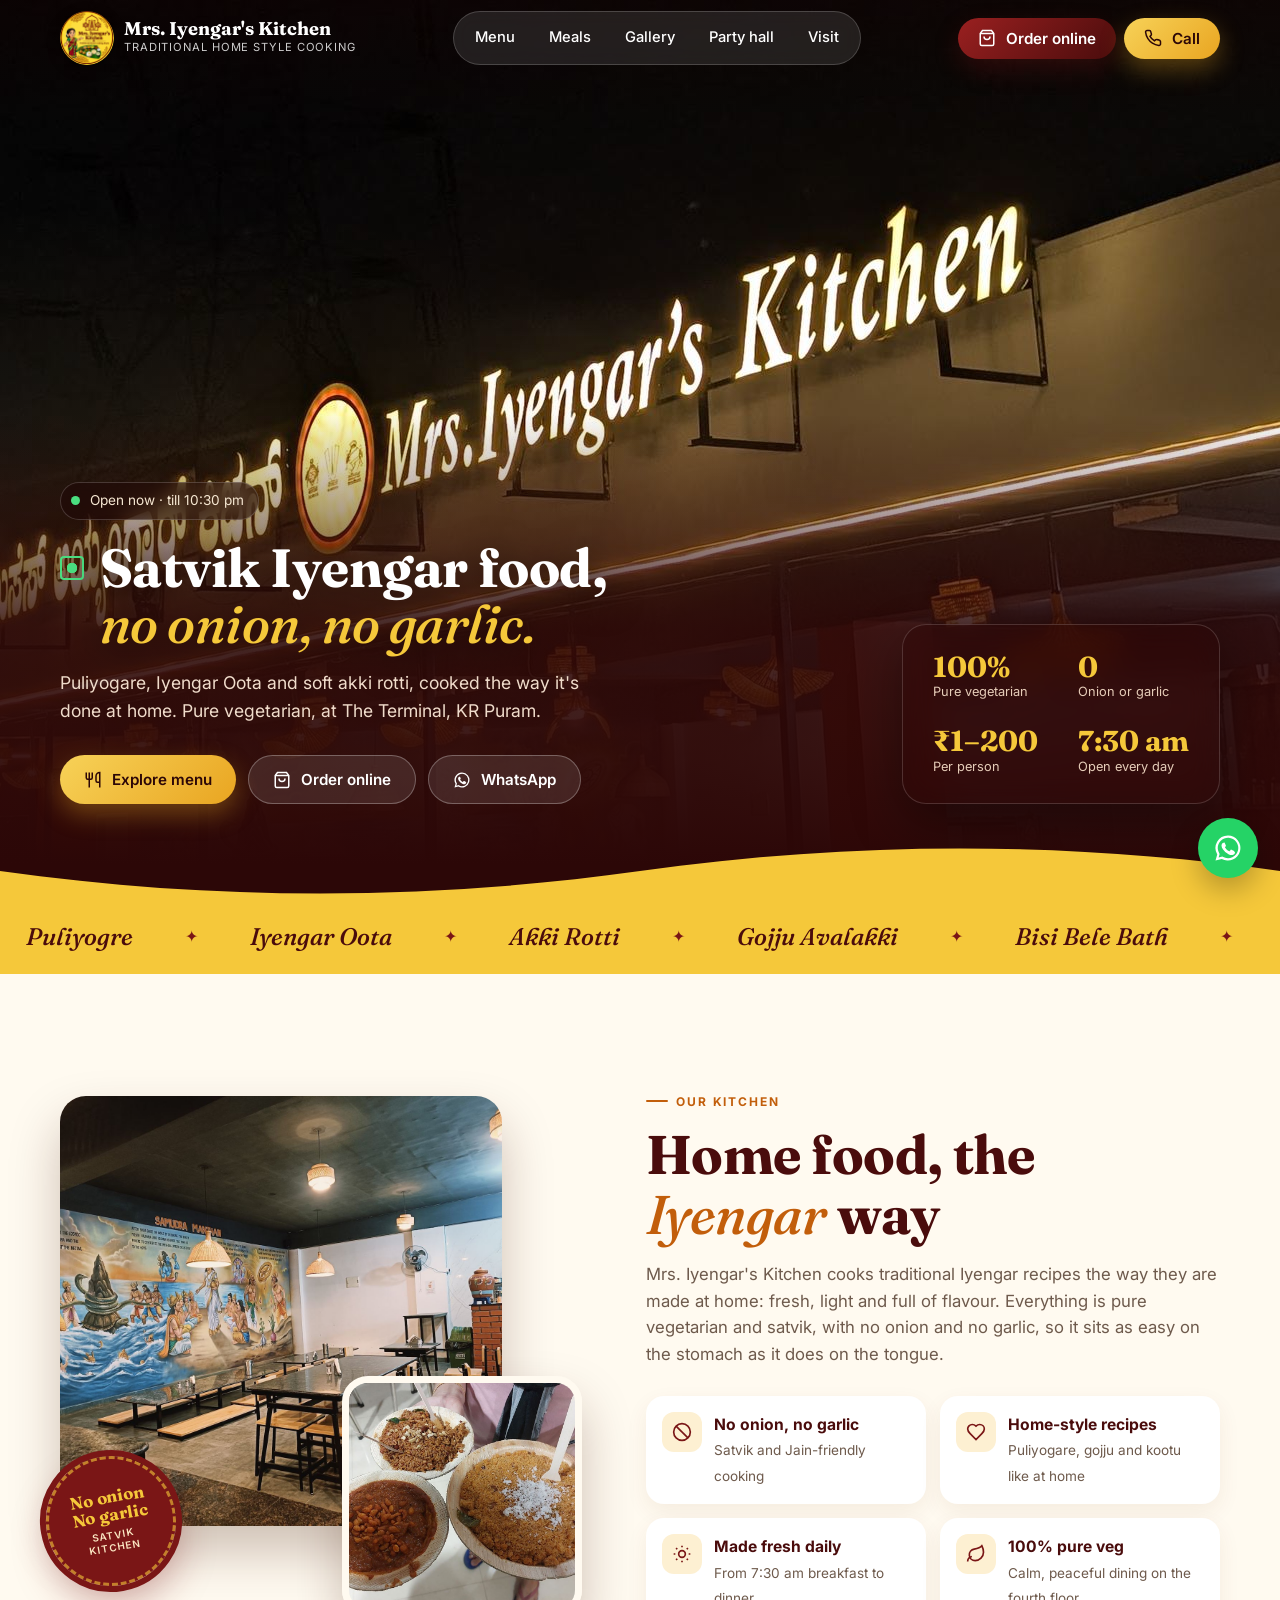
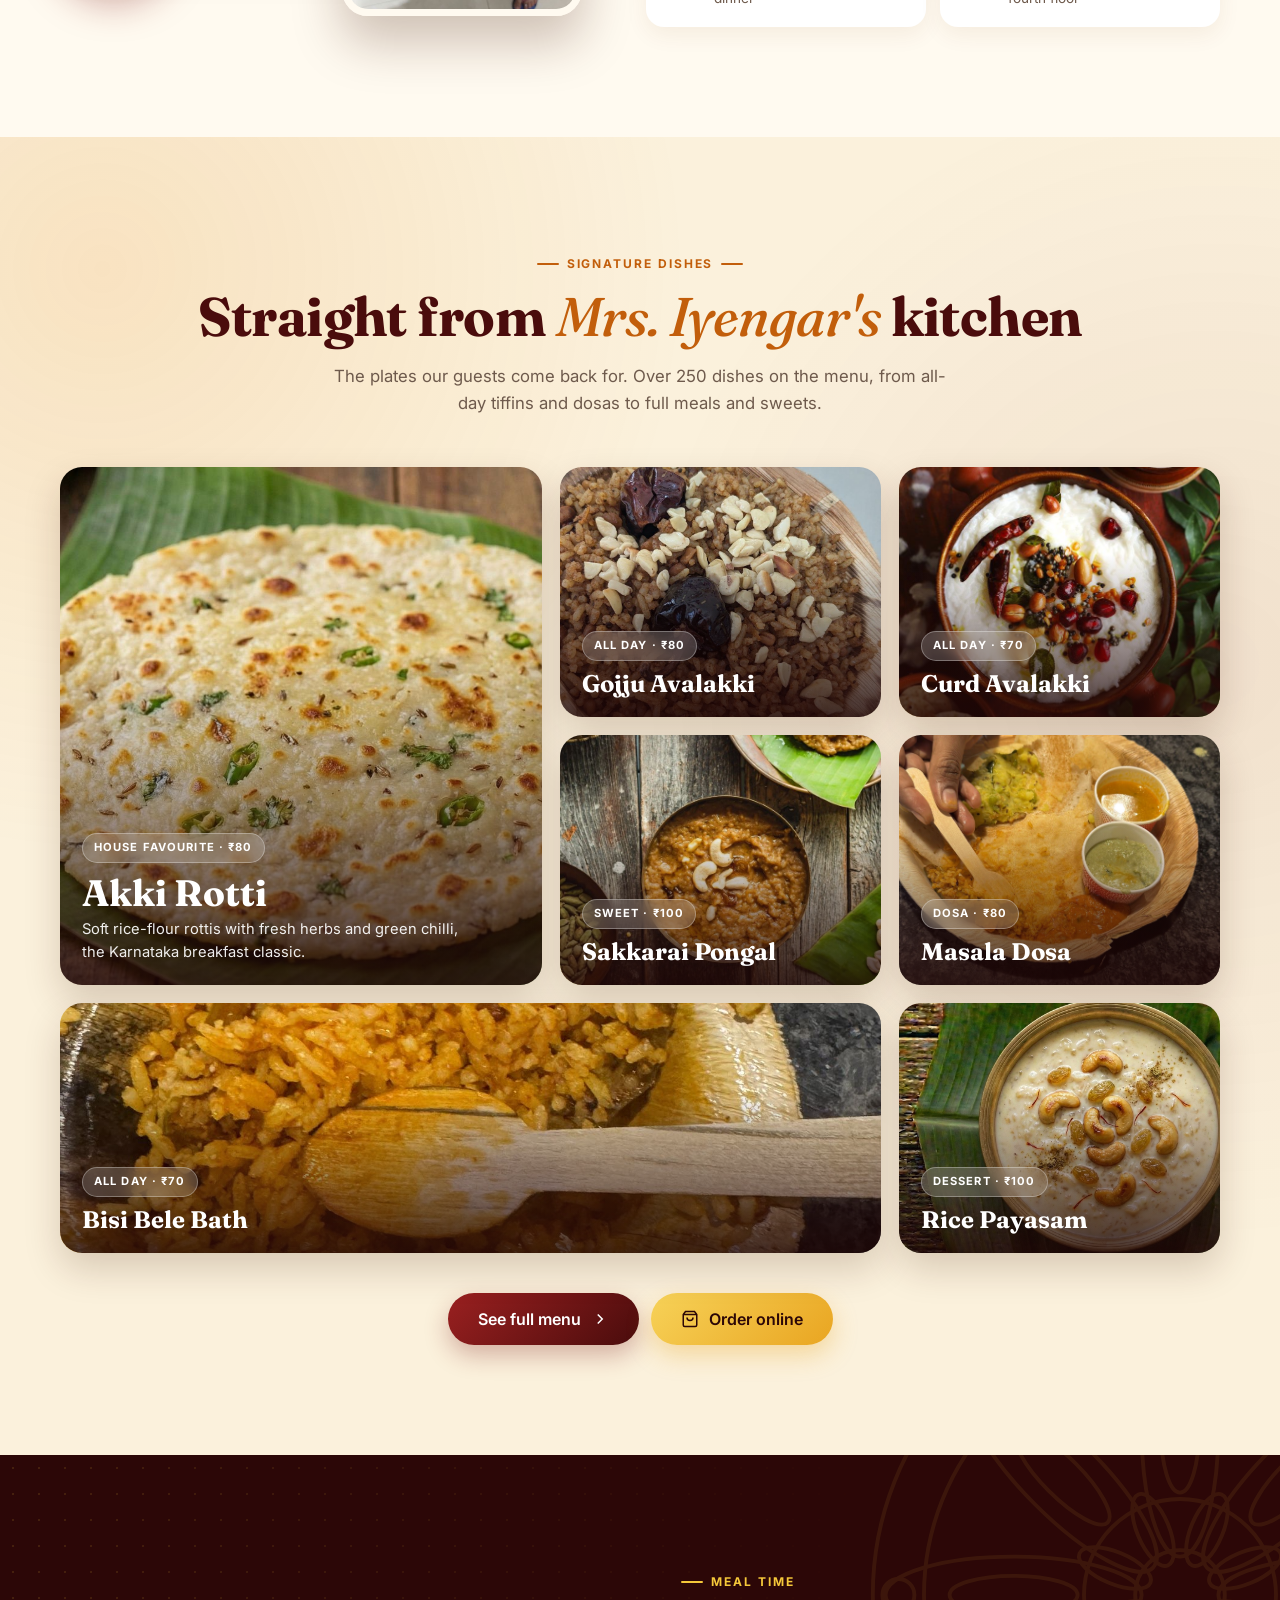
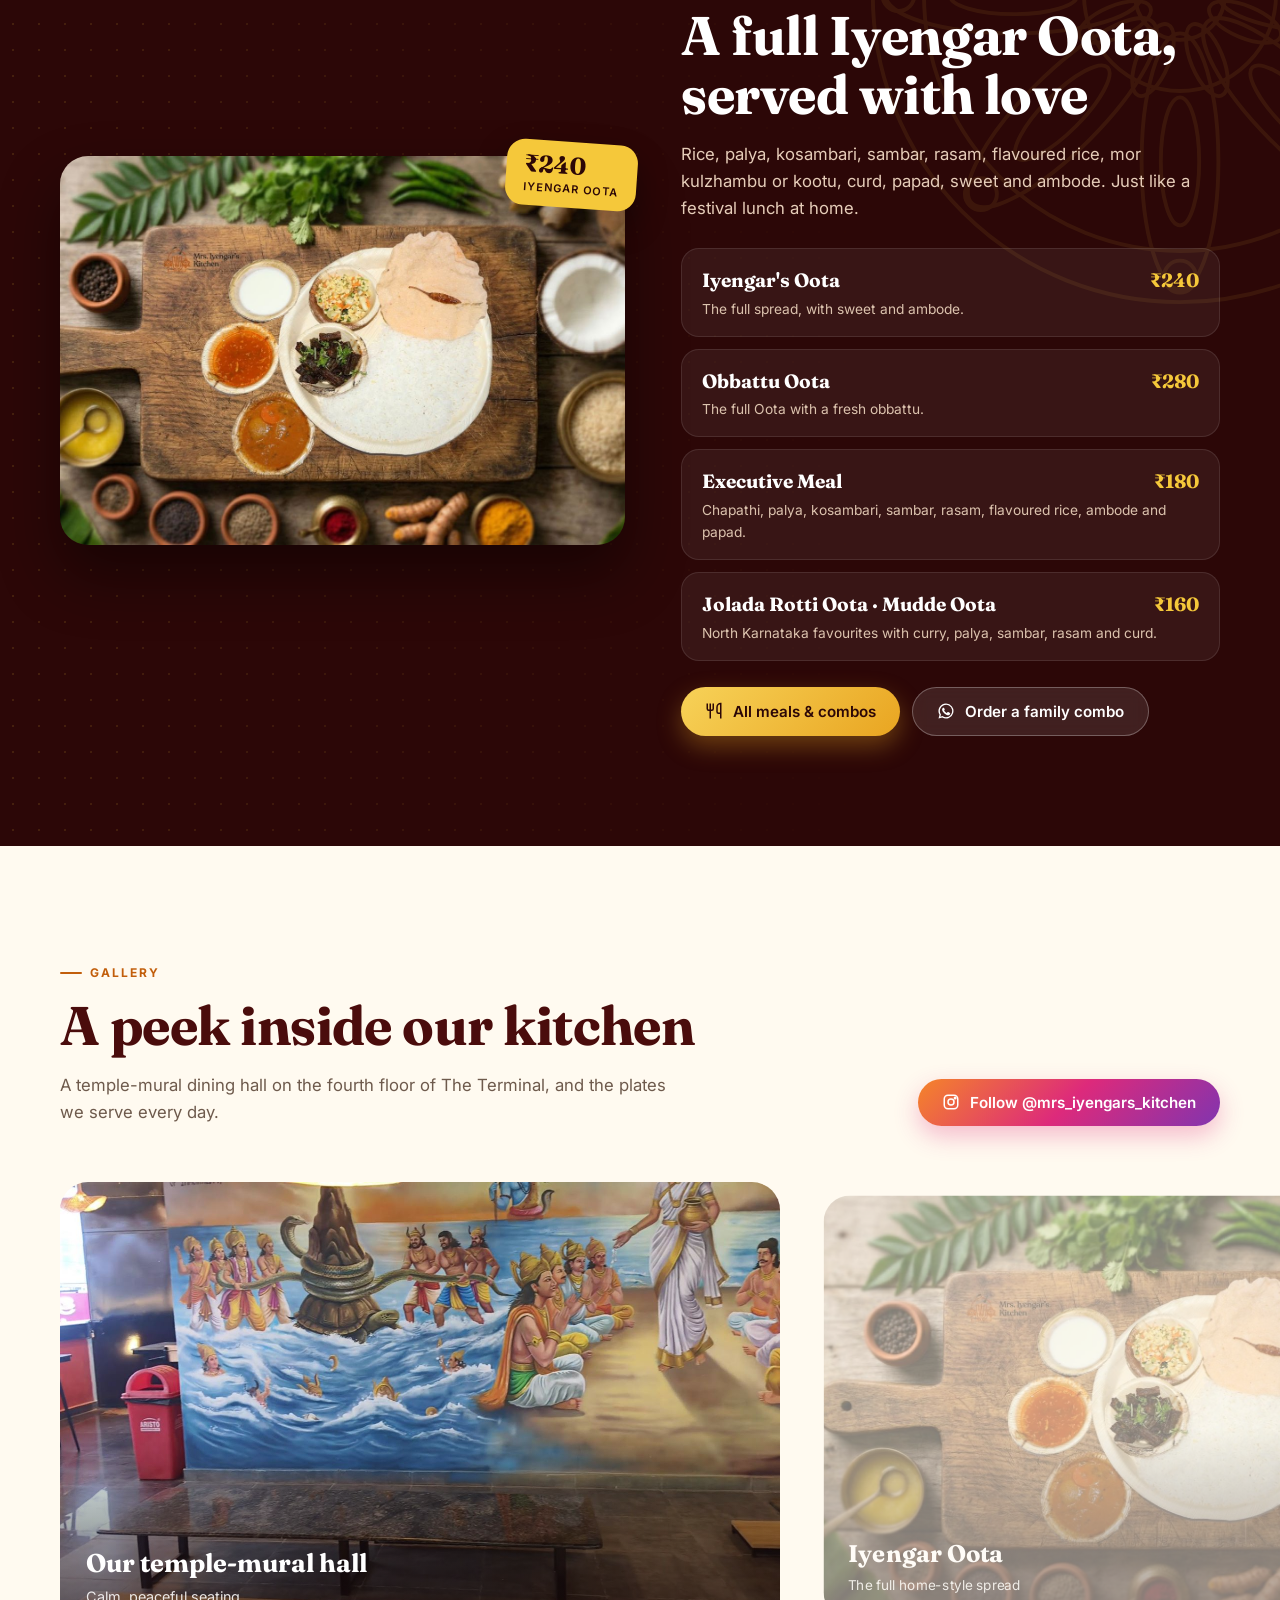
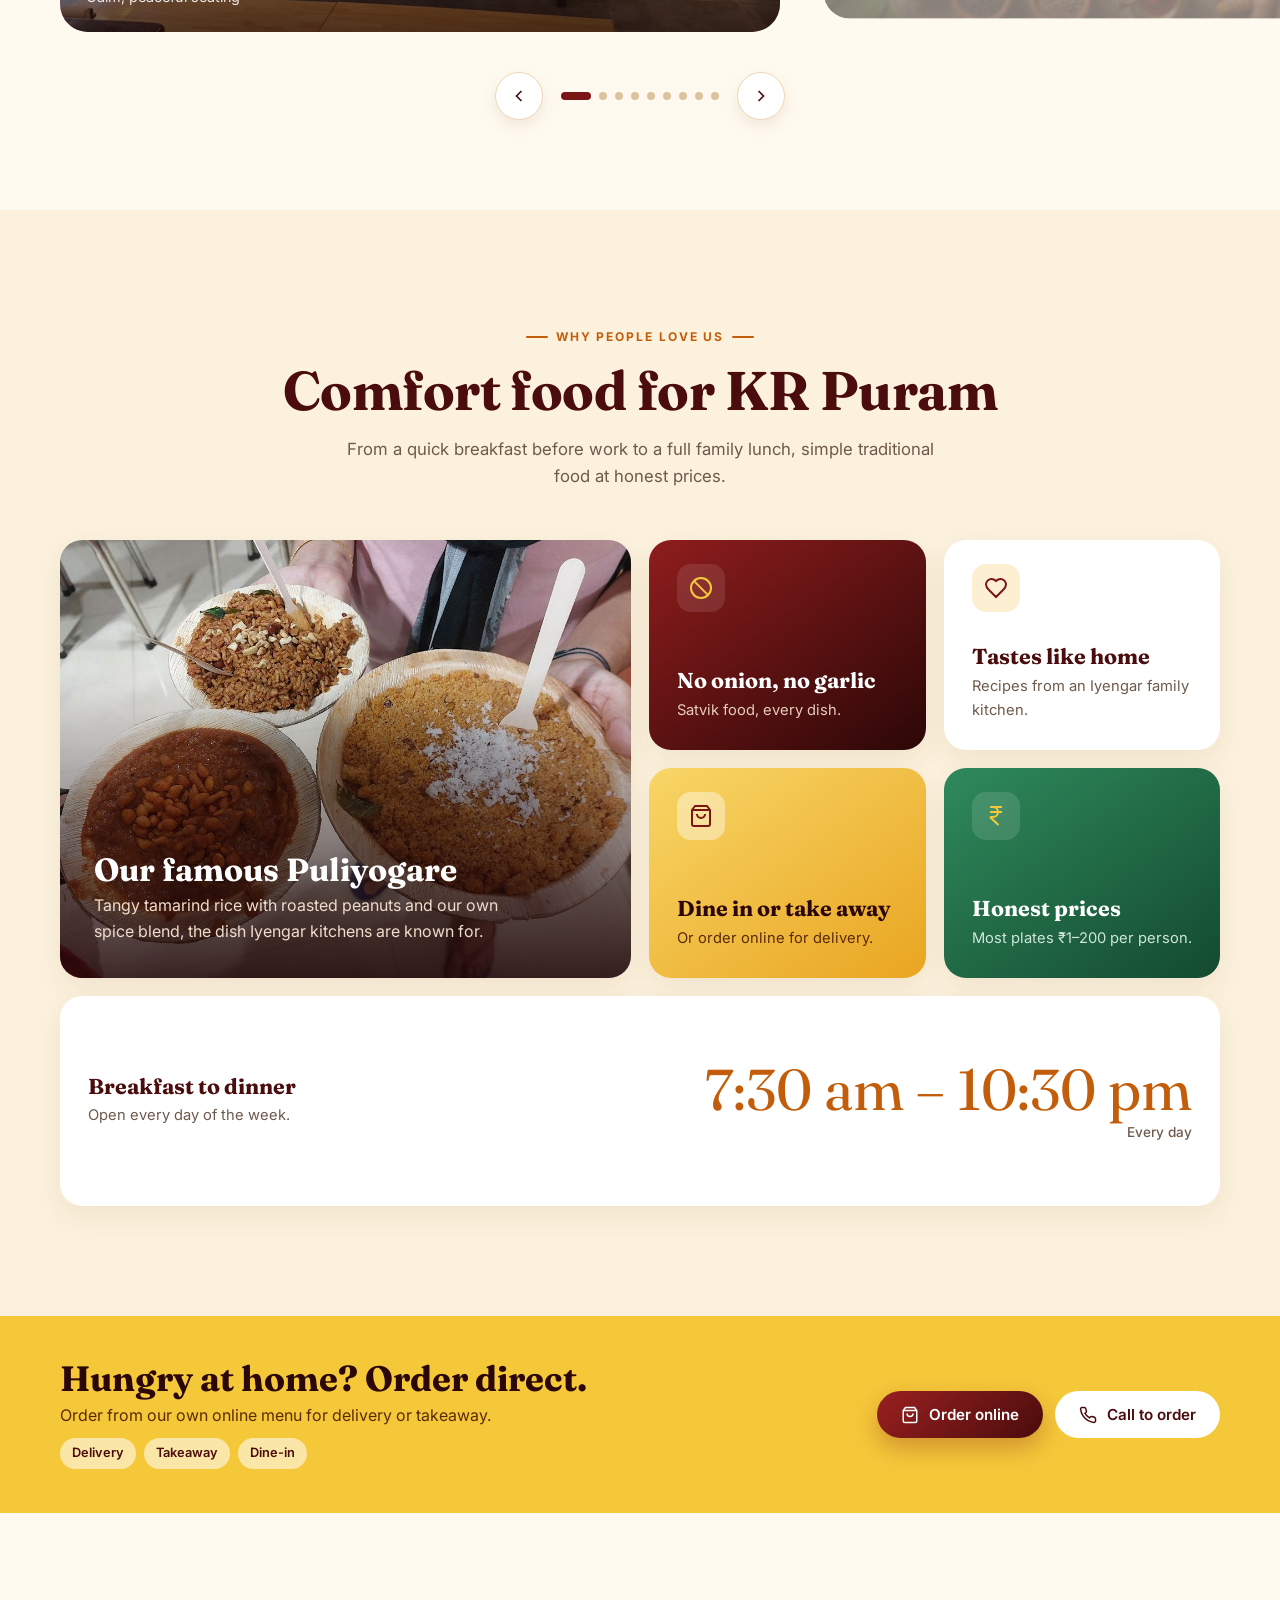
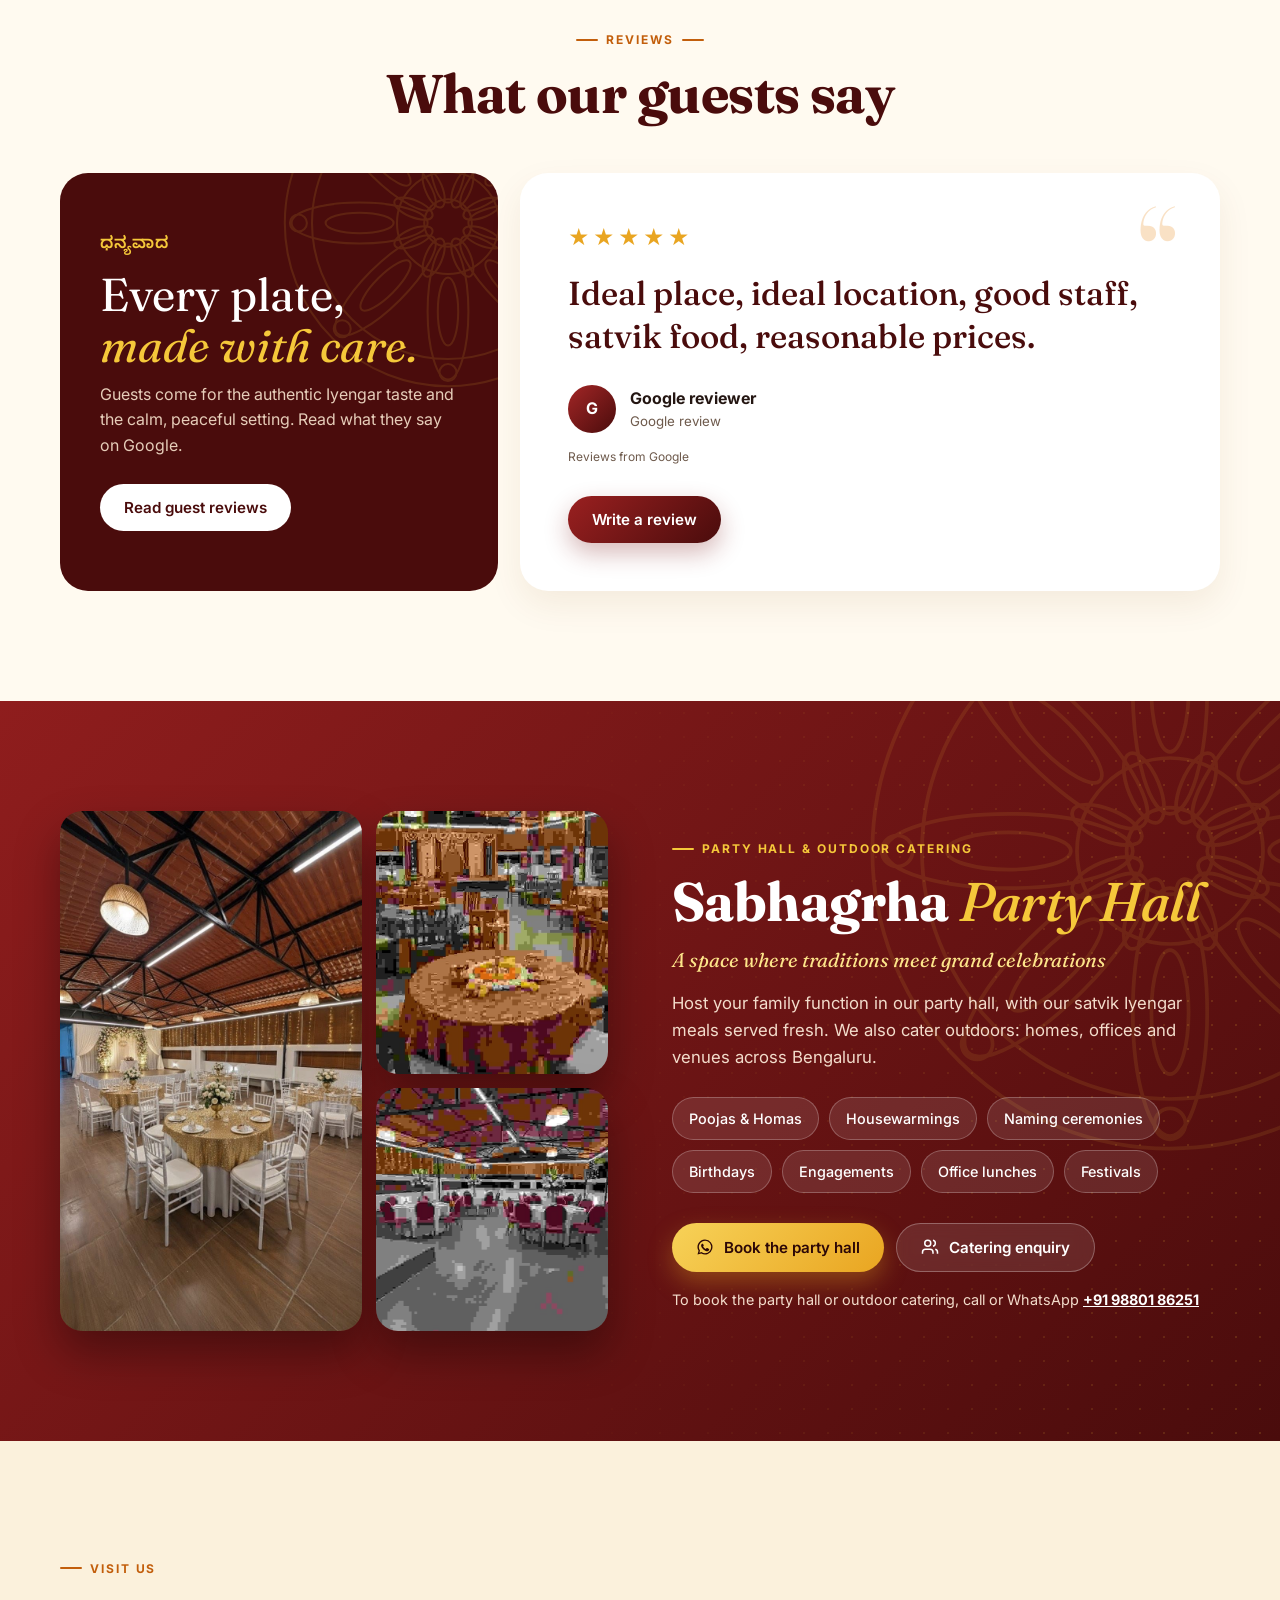
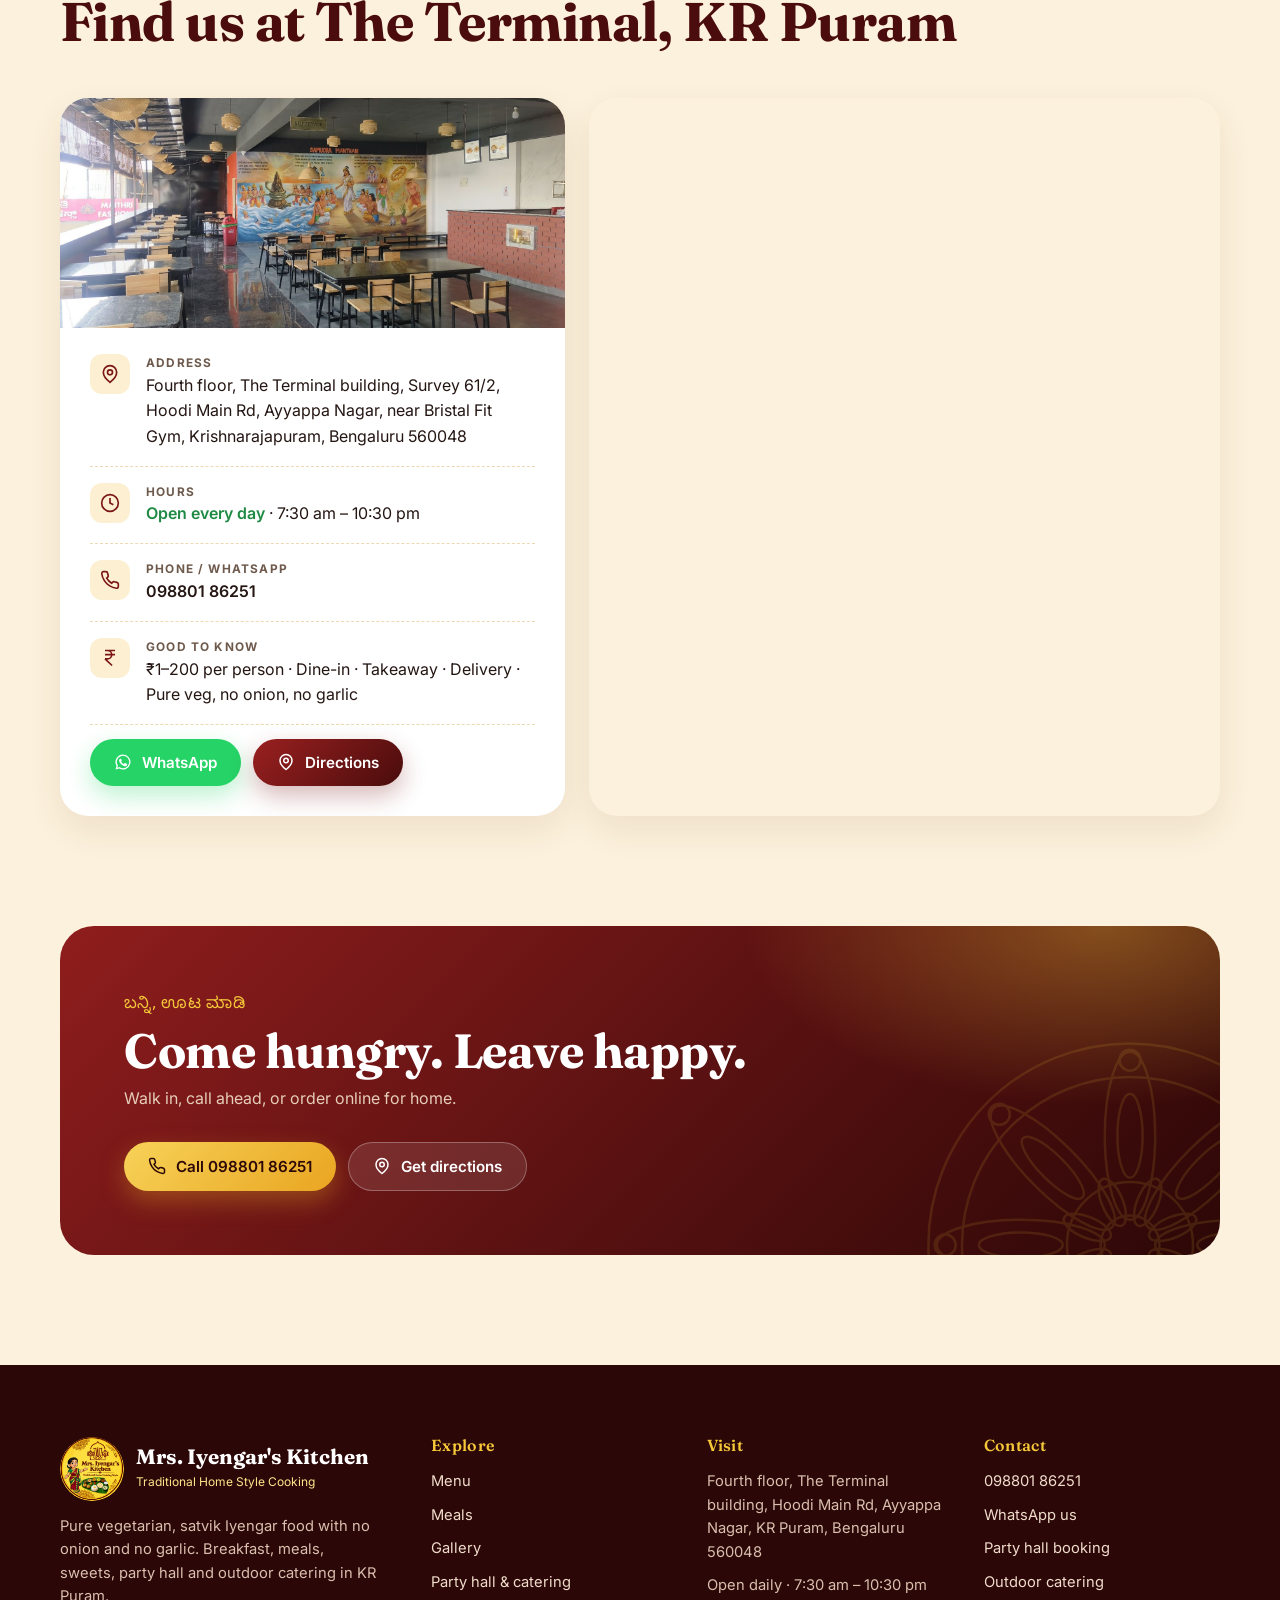
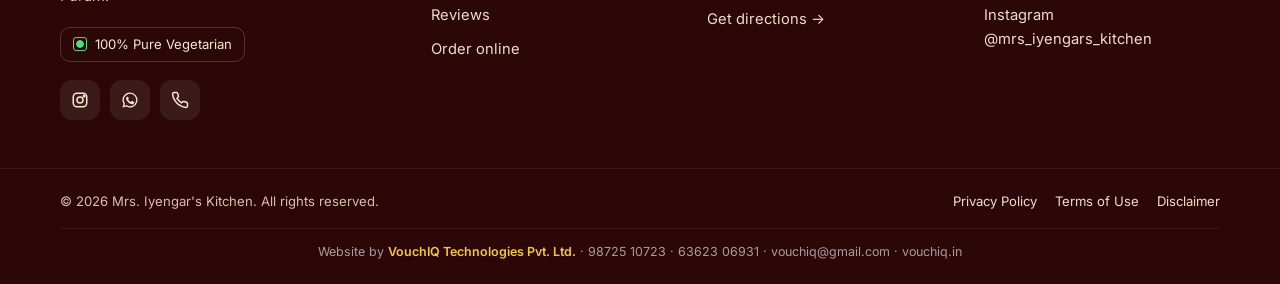
==== commit c0ca61de: "Hero: let the lit sign carry the name on laptop and tablet Hide the big heading (kept for search eng" ====
--- a/index.html
+++ b/index.html
@@ -18,7 +18,7 @@
 <link rel="preconnect" href="https://fonts.gstatic.com" crossorigin>
 <link href="https://fonts.googleapis.com/css2?family=Fraunces:ital,opsz,wght@0,9..144,500;0,9..144,700;1,9..144,500&family=Inter:wght@400;500;600;700&family=Noto+Sans+Kannada:wght@600&display=swap" rel="stylesheet">
 <script>document.documentElement.classList.add('js')</script>
-<link rel="stylesheet" href="styles.css?v=1">
+<link rel="stylesheet" href="styles.css?v=2">
 <script type="application/ld+json">
 {"@context":"https://schema.org","@type":"Restaurant","name":"Mrs. Iyengar's Kitchen","servesCuisine":["South Indian","Iyengar","Vegetarian"],"priceRange":"₹1–200","telephone":"+91-98801-86251","image":"images/storefront.jpg","address":{"@type":"PostalAddress","streetAddress":"Fourth floor, The Terminal building, Survey 61/2, Hoodi Main Rd, Ayyappa Nagar","addressLocality":"Krishnarajapuram, Bengaluru","addressRegion":"Karnataka","postalCode":"560048","addressCountry":"IN"},"openingHours":"Mo-Su 07:30-22:30","sameAs":["https://www.instagram.com/mrs_iyengars_kitchen/"]}
 </script>
--- a/styles.css
+++ b/styles.css
@@ -337,6 +337,25 @@
 .trust{animation:rise 1s .5s cubic-bezier(.2,.7,.2,1) both}
 @keyframes rise{from{opacity:0;transform:translateY(30px)}}
 @media (prefers-reduced-motion:reduce){*,*::before,*::after{animation:none!important;transition:none!important}html.js .reveal{opacity:1;transform:none}}
+
+/* laptop/tablet: the lit sign in the photo already shows the name, so the tagline leads */
+@media (min-width:761px){
+  .hero .kannada{display:none}
+  .hero h1{position:absolute;width:1px;height:1px;overflow:hidden;clip:rect(0 0 0 0);white-space:nowrap;margin:0}
+  .tagline{align-items:flex-start;gap:16px;font-size:clamp(2.2rem,4.2vw,3.8rem);font-weight:700;line-height:1.05;letter-spacing:-.01em;max-width:760px;margin:20px 0 16px;text-shadow:0 6px 36px rgba(0,0,0,.55)}
+  .tagline em{display:block;font-style:italic;font-weight:500}
+  .tagline .veg{width:24px;height:24px;margin-top:.3em;border-width:2.5px;background:radial-gradient(circle,#4ade80 0 5px,transparent 5.5px)}
+  .hero-bg img{object-position:50% 0%}
+  .hero-bg::after{background:
+    linear-gradient(180deg,rgba(20,4,4,.45) 0%,rgba(20,4,4,0) 14%,rgba(20,4,4,0) 46%,rgba(44,7,7,.85) 70%,#2c0707 96%),
+    radial-gradient(ellipse at 12% 100%,rgba(245,200,58,.18),transparent 55%)}
+  .hero-grid{padding-bottom:96px}
+}
+@media (min-width:761px) and (max-height:820px){
+  .hero .lead{display:none}
+  .tagline{font-size:clamp(2rem,3.4vw,3rem);margin:14px 0 6px}
+  .cta{margin-top:20px}
+}
 
 /* ============ TABLET ============ */
 @media (max-width:1024px){
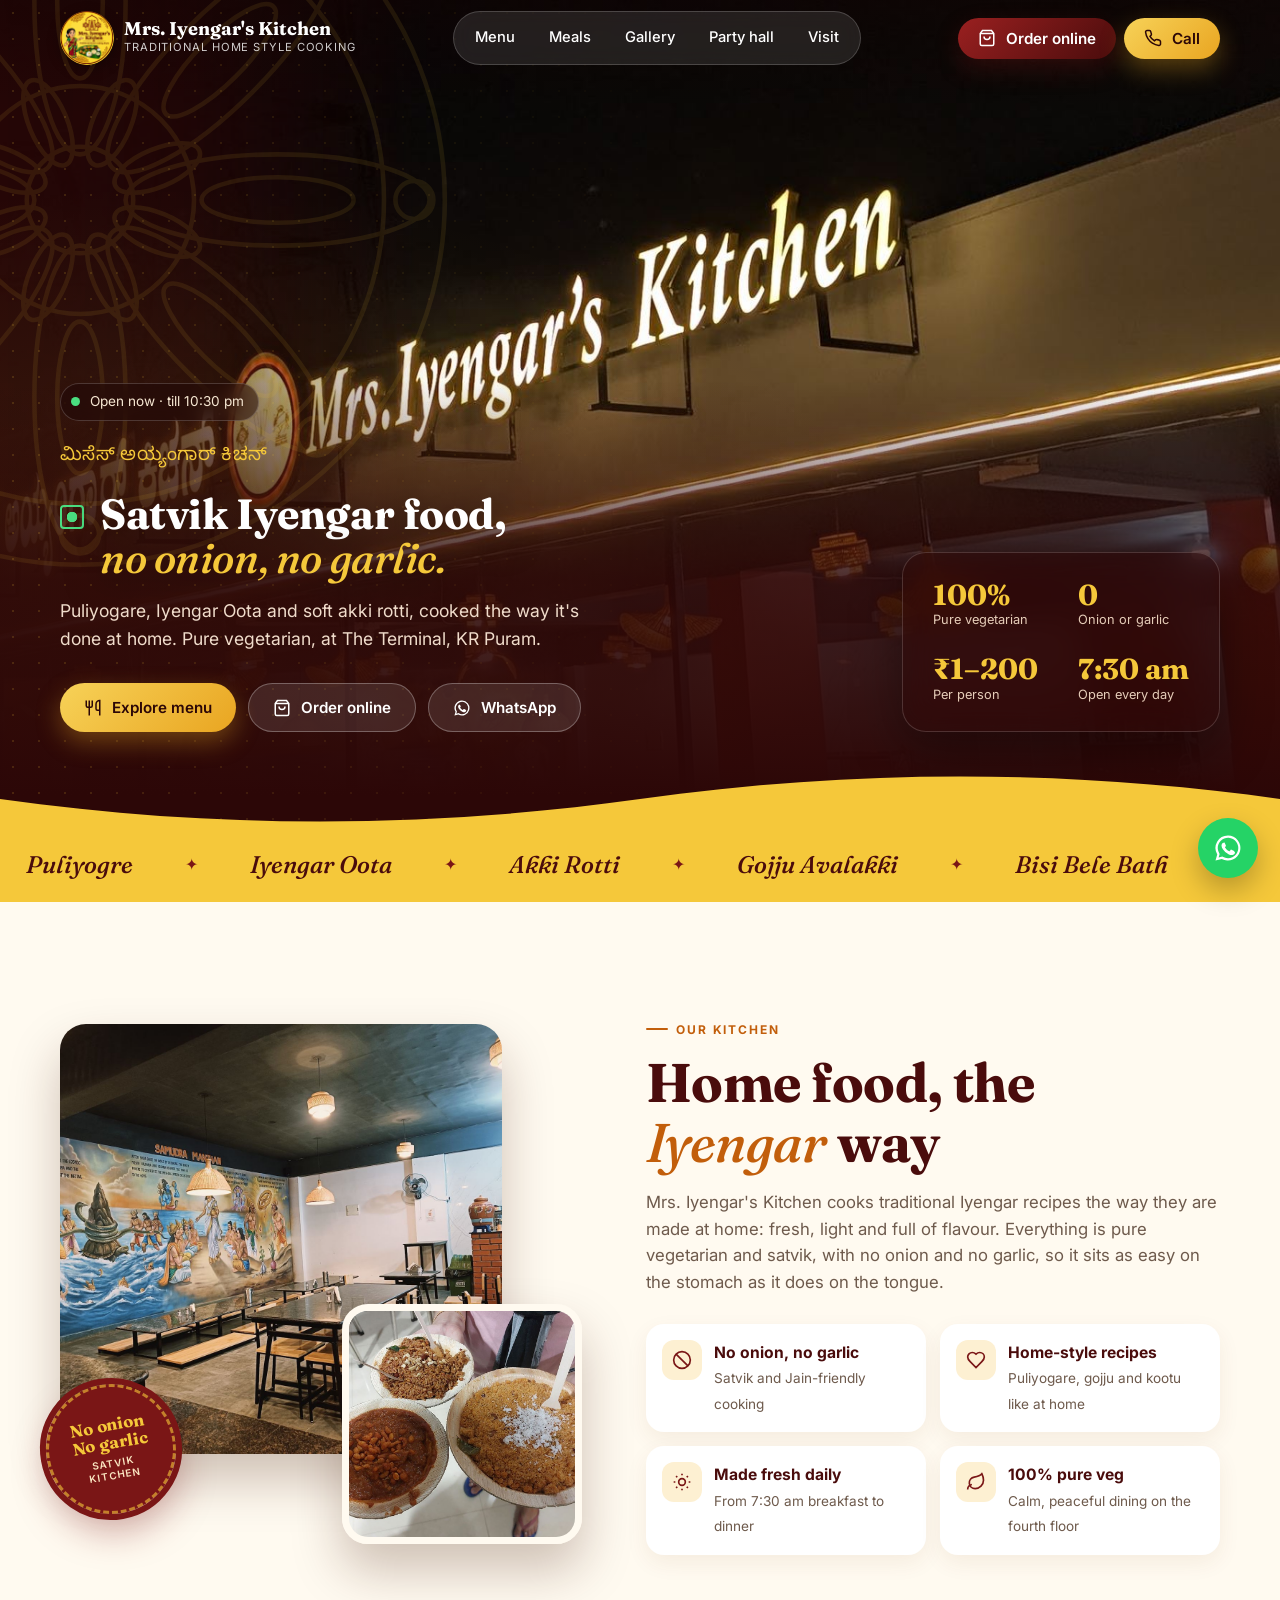
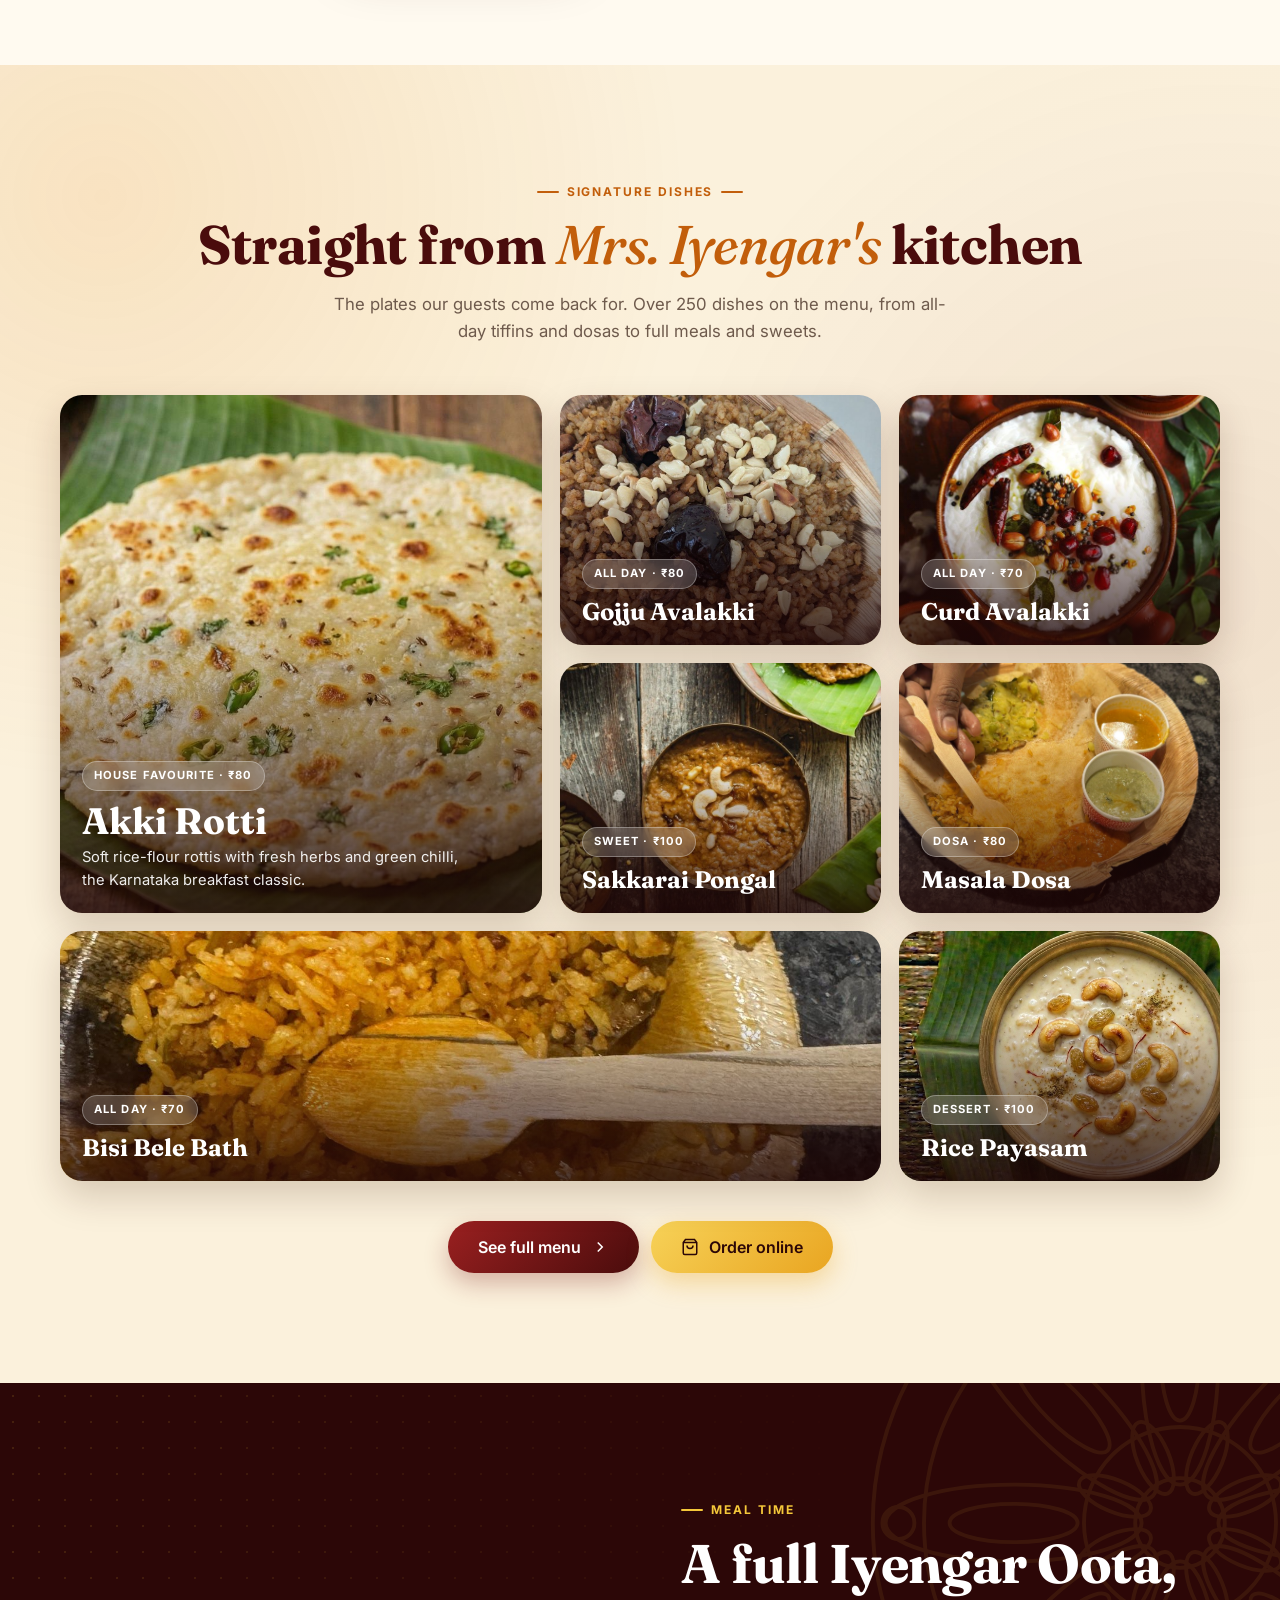
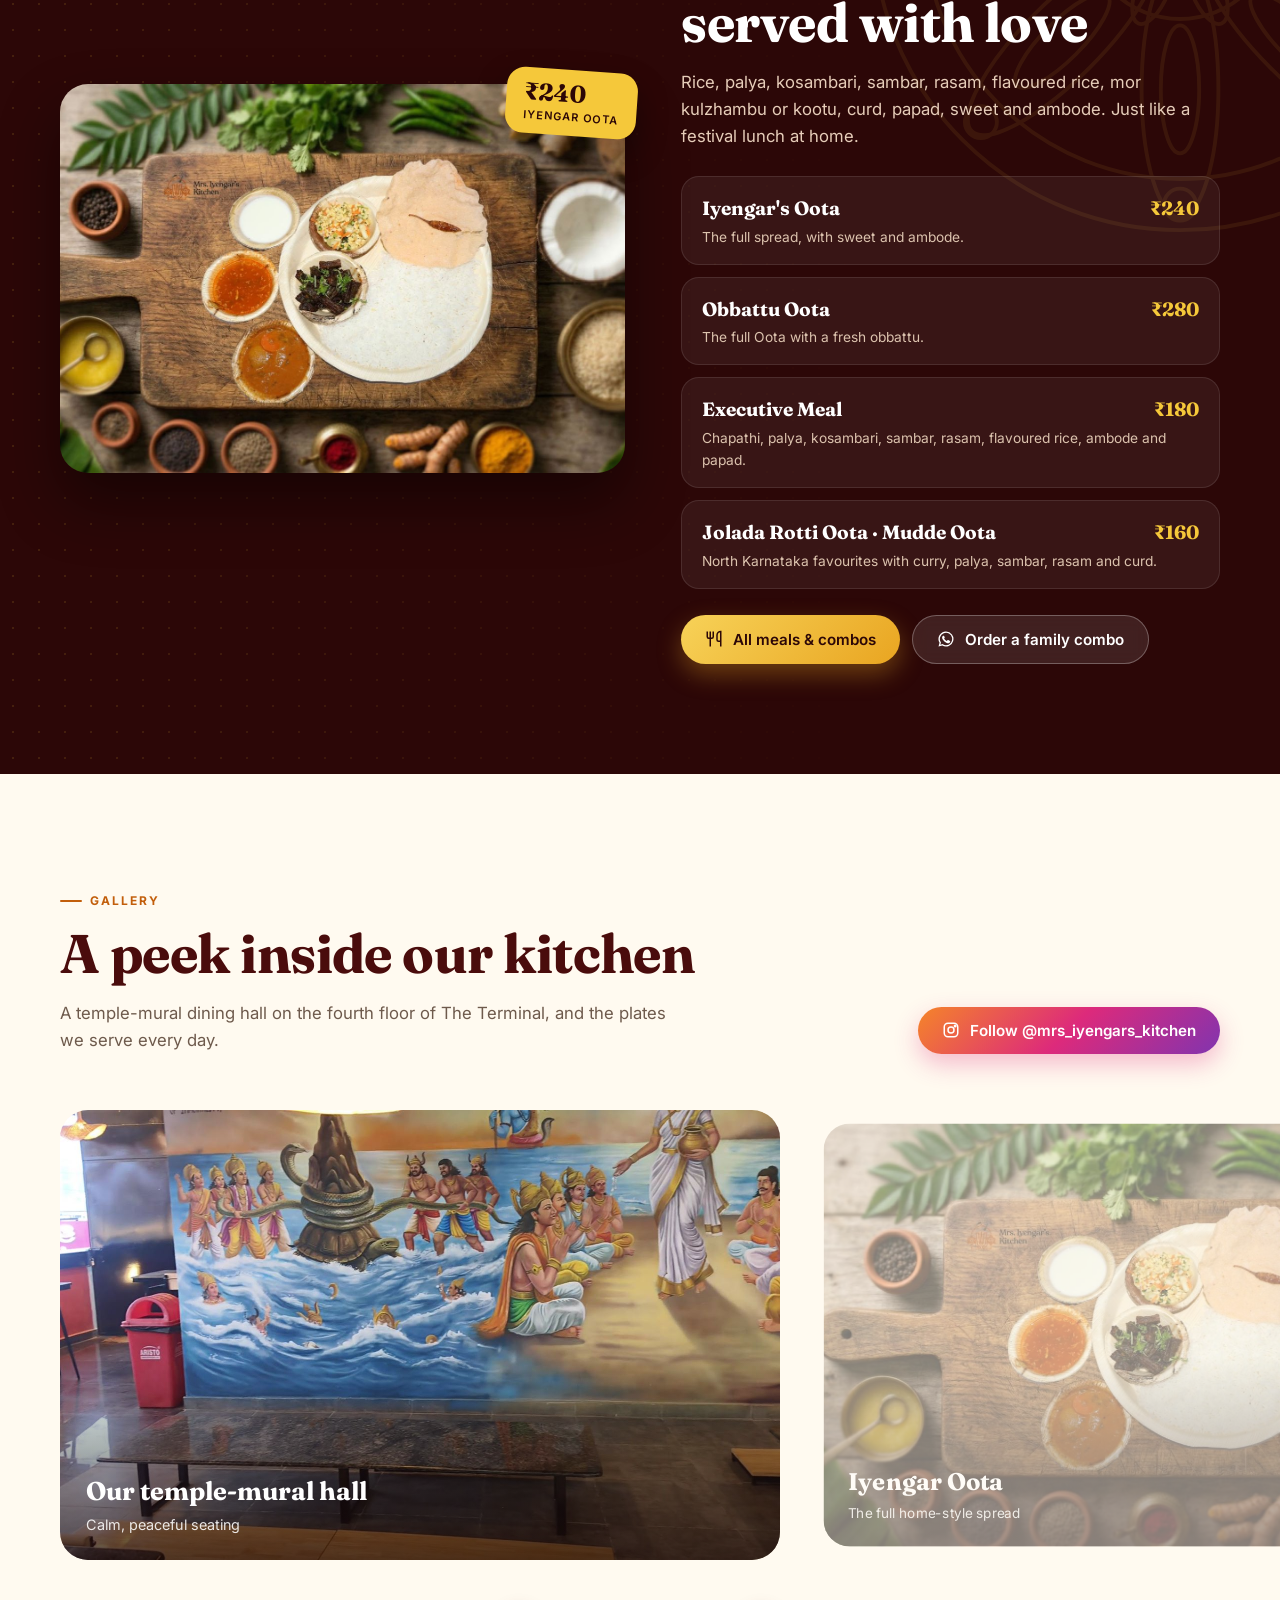
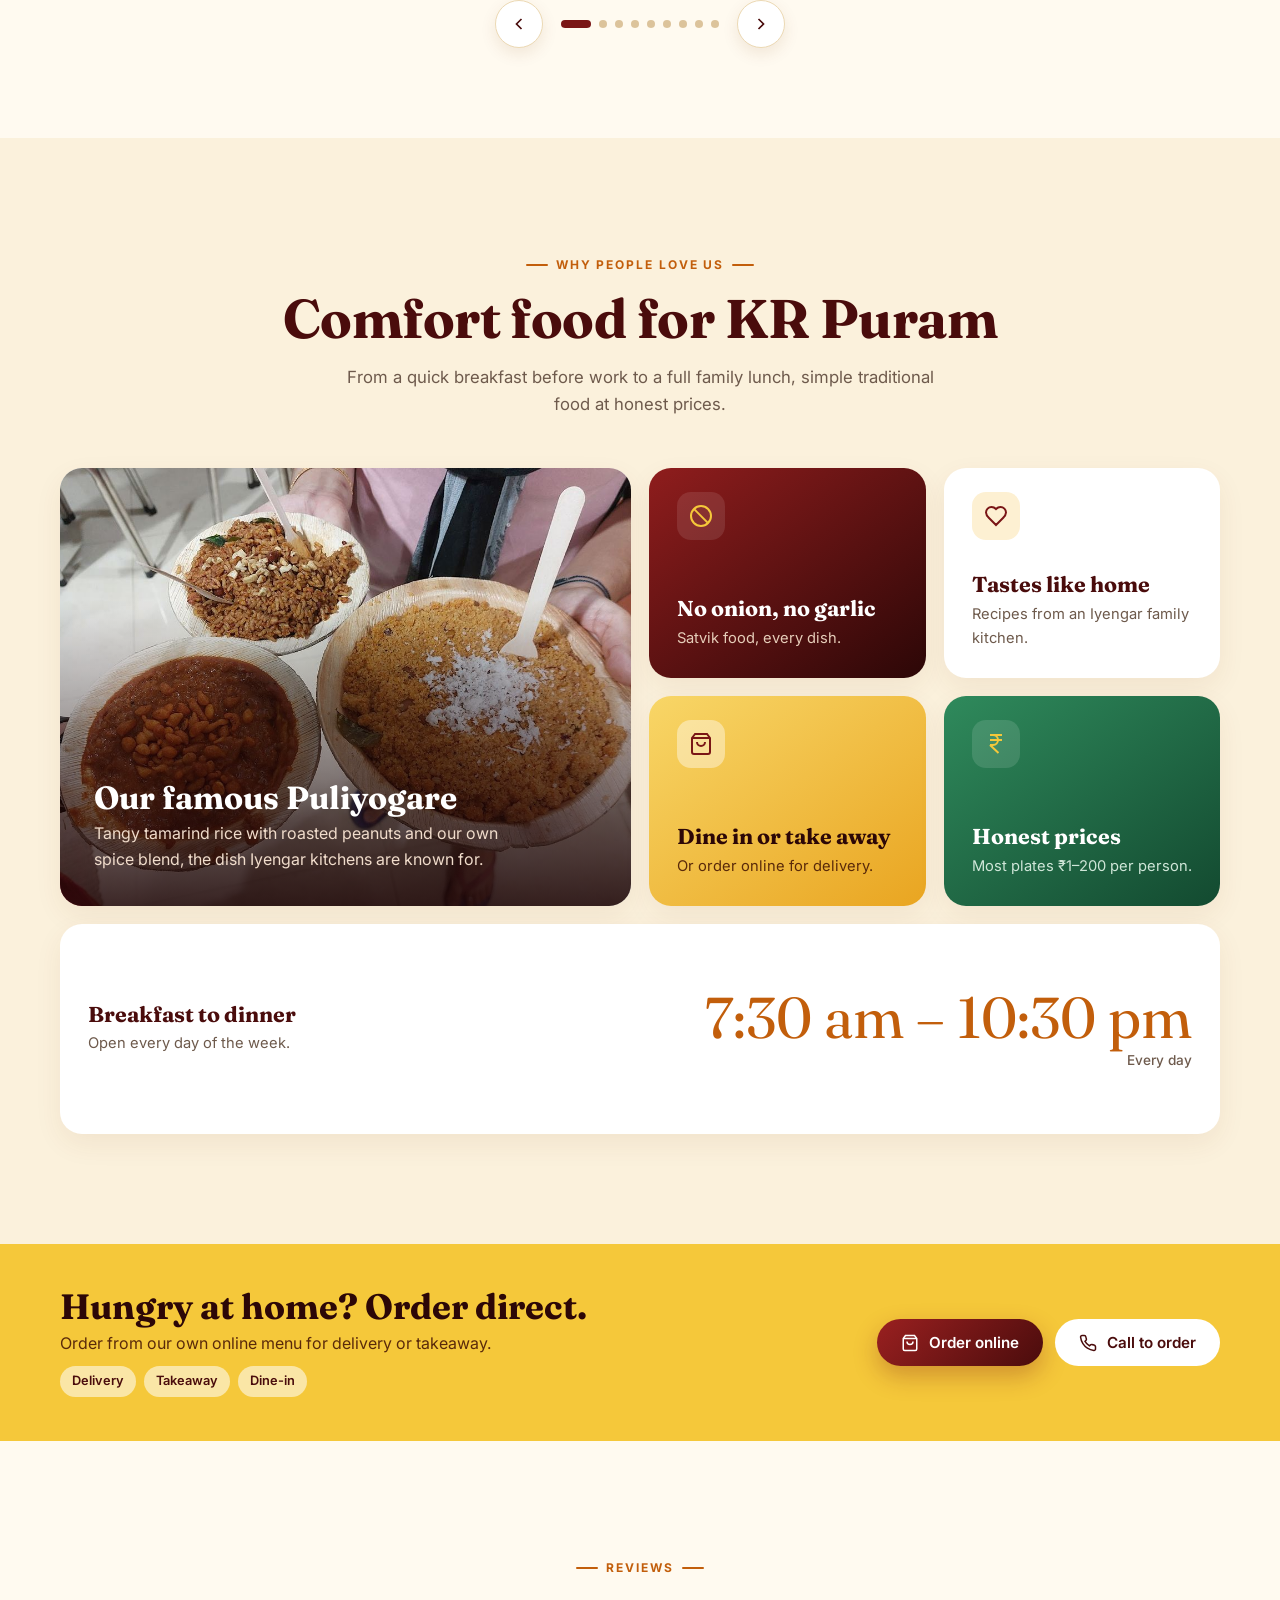
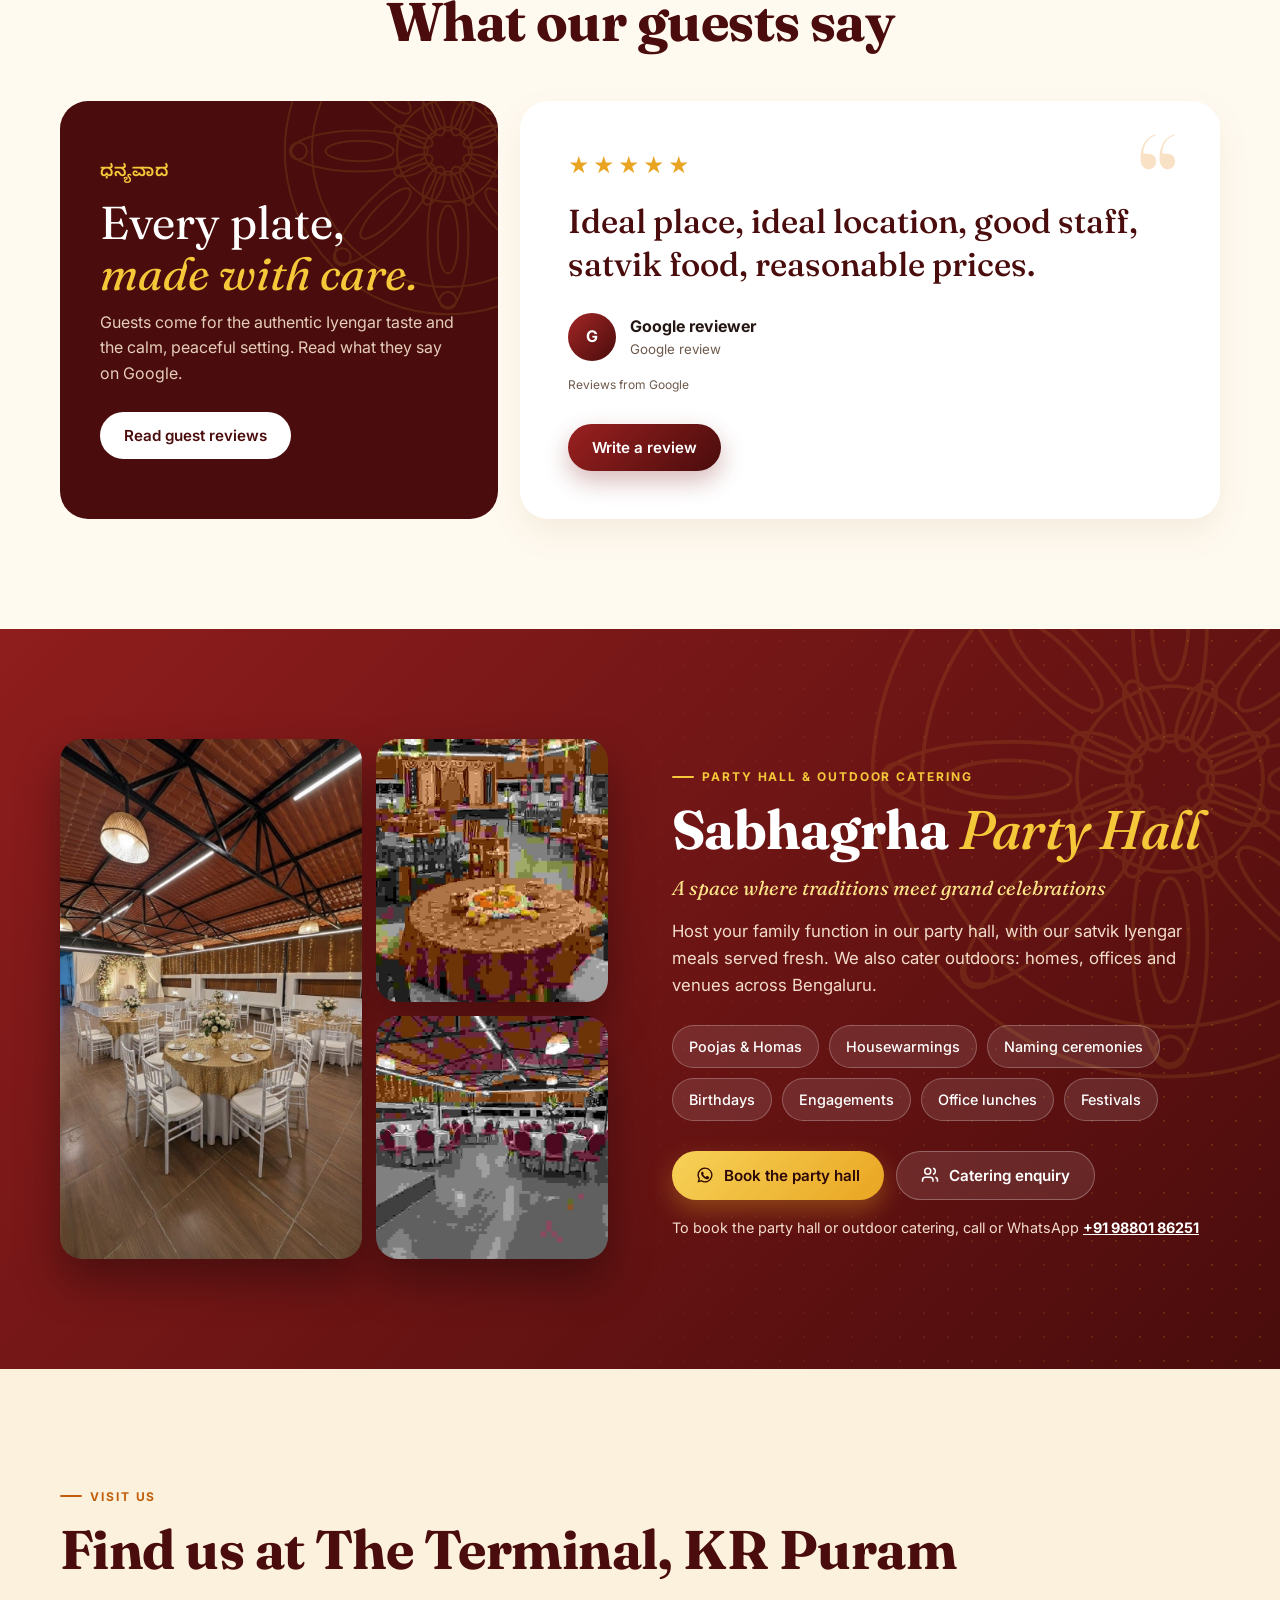
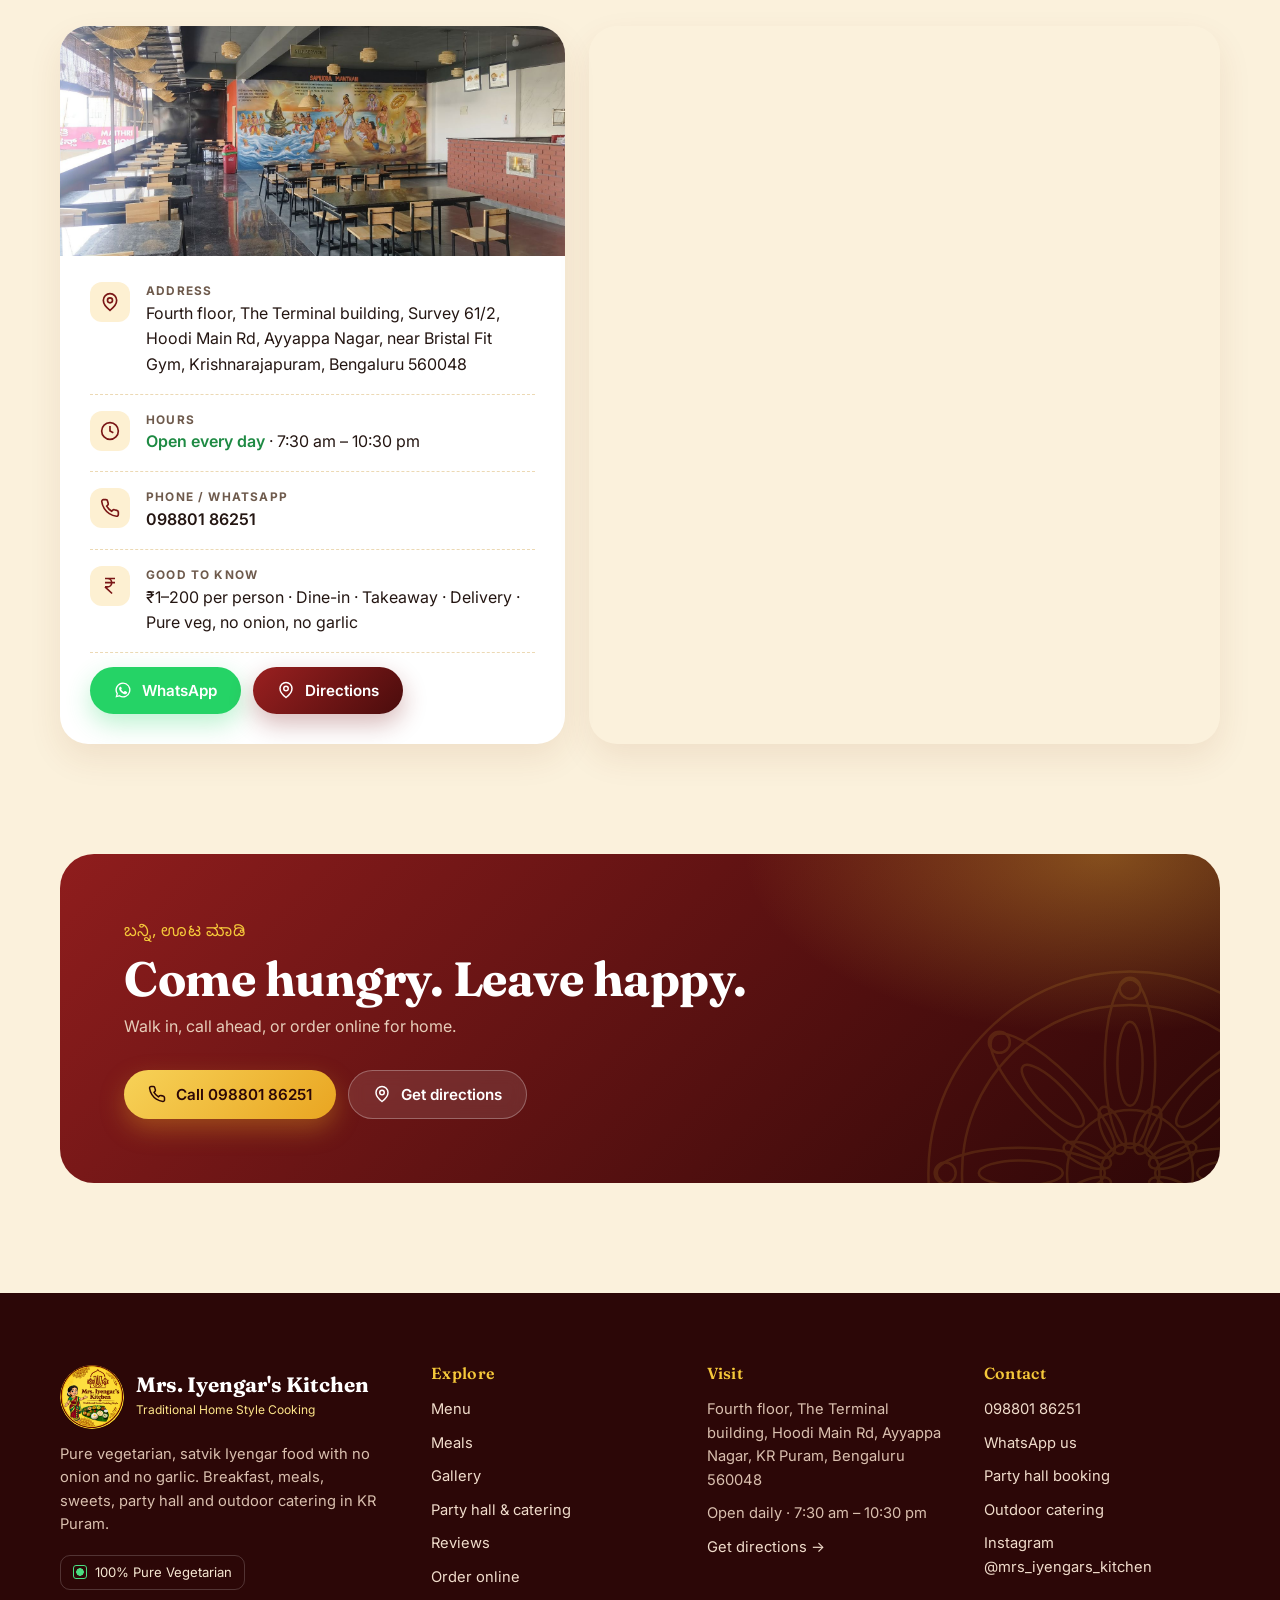
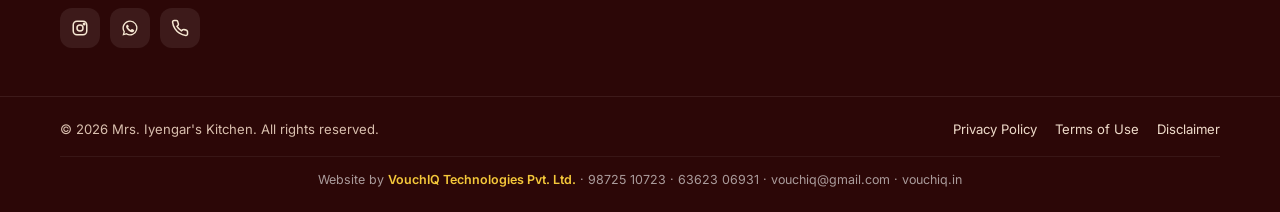
==== commit 248a7184: "Hero: show the whole storefront sign and fill the left side Pin the full photo to the right and fade" ====
--- a/index.html
+++ b/index.html
@@ -18,7 +18,7 @@
 <link rel="preconnect" href="https://fonts.gstatic.com" crossorigin>
 <link href="https://fonts.googleapis.com/css2?family=Fraunces:ital,opsz,wght@0,9..144,500;0,9..144,700;1,9..144,500&family=Inter:wght@400;500;600;700&family=Noto+Sans+Kannada:wght@600&display=swap" rel="stylesheet">
 <script>document.documentElement.classList.add('js')</script>
-<link rel="stylesheet" href="styles.css?v=2">
+<link rel="stylesheet" href="styles.css?v=3">
 <script type="application/ld+json">
 {"@context":"https://schema.org","@type":"Restaurant","name":"Mrs. Iyengar's Kitchen","servesCuisine":["South Indian","Iyengar","Vegetarian"],"priceRange":"₹1–200","telephone":"+91-98801-86251","image":"images/storefront.jpg","address":{"@type":"PostalAddress","streetAddress":"Fourth floor, The Terminal building, Survey 61/2, Hoodi Main Rd, Ayyappa Nagar","addressLocality":"Krishnarajapuram, Bengaluru","addressRegion":"Karnataka","postalCode":"560048","addressCountry":"IN"},"openingHours":"Mo-Su 07:30-22:30","sameAs":["https://www.instagram.com/mrs_iyengars_kitchen/"]}
 </script>
@@ -75,6 +75,7 @@
 
 <!-- HERO -->
 <section class="hero" id="top">
+  <svg class="mandala hero-mandala" style="color:#f5c83a" aria-hidden="true"><use href="#mandala"/></svg>
   <div class="hero-bg"><img src="images/storefront.jpg" srcset="images/storefront-sm.jpg 1000w, images/storefront.jpg 1600w" sizes="100vw" alt="Mrs. Iyengar's Kitchen glowing sign and entrance at night" fetchpriority="high"></div>
   <div class="wrap hero-grid">
     <div class="hero-copy">
--- a/styles.css
+++ b/styles.css
@@ -340,22 +340,34 @@
 
 /* laptop/tablet: the lit sign in the photo already shows the name, so the tagline leads */
 @media (min-width:761px){
-  .hero .kannada{display:none}
+  .hero .kannada{font-size:1.15rem;margin:22px 0 0}
   .hero h1{position:absolute;width:1px;height:1px;overflow:hidden;clip:rect(0 0 0 0);white-space:nowrap;margin:0}
-  .tagline{align-items:flex-start;gap:16px;font-size:clamp(2.2rem,4.2vw,3.8rem);font-weight:700;line-height:1.05;letter-spacing:-.01em;max-width:760px;margin:20px 0 16px;text-shadow:0 6px 36px rgba(0,0,0,.55)}
+  .tagline{align-items:flex-start;gap:16px;font-size:clamp(2rem,3.3vw,3.2rem);font-weight:700;line-height:1.05;letter-spacing:-.01em;max-width:680px;margin:20px 0 16px;text-shadow:0 6px 36px rgba(0,0,0,.55)}
   .tagline em{display:block;font-style:italic;font-weight:500}
   .tagline .veg{width:24px;height:24px;margin-top:.3em;border-width:2.5px;background:radial-gradient(circle,#4ade80 0 5px,transparent 5.5px)}
-  .hero-bg img{object-position:50% 0%}
+  /* whole photo, full hero height, pinned right; the left side fades to maroon so the text sits on plain colour below the sign */
+  .hero{background:radial-gradient(900px 600px at 0% 100%,rgba(245,200,58,.12),transparent 60%),var(--maroon-dd)}
+  .hero-bg img{position:absolute;top:0;right:0;left:auto;height:100%;width:auto;max-width:none;min-width:62%;object-fit:cover;object-position:50% 20%;
+    -webkit-mask-image:linear-gradient(90deg,transparent 0,rgba(0,0,0,.35) 26%,#000 42%);mask-image:linear-gradient(90deg,transparent 0,rgba(0,0,0,.35) 26%,#000 42%)}
+  /* fill the left side: gold dot pattern and a slow mandala behind the text */
+  .hero::before{content:"";position:absolute;inset:0;z-index:1;pointer-events:none;background-image:radial-gradient(rgba(245,200,58,.16) 1.3px,transparent 1.3px);background-size:26px 26px;-webkit-mask-image:linear-gradient(90deg,#000 0,transparent 55%);mask-image:linear-gradient(90deg,#000 0,transparent 55%)}
+  .hero-mandala{display:block;z-index:1;width:760px;height:760px;left:-300px;top:-180px;opacity:.09}
+  .hero .lead{color:#f0dccb}
   .hero-bg::after{background:
     linear-gradient(180deg,rgba(20,4,4,.45) 0%,rgba(20,4,4,0) 14%,rgba(20,4,4,0) 46%,rgba(44,7,7,.85) 70%,#2c0707 96%),
     radial-gradient(ellipse at 12% 100%,rgba(245,200,58,.18),transparent 55%)}
   .hero-grid{padding-bottom:96px}
+  /* leave room so the yellow food strip shows below the hero on first open */
+  .hero{min-height:calc(100vh - 72px);min-height:calc(100svh - 72px)}
 }
 @media (min-width:761px) and (max-height:820px){
-  .hero .lead{display:none}
-  .tagline{font-size:clamp(2rem,3.4vw,3rem);margin:14px 0 6px}
+  .tagline{font-size:clamp(2rem,3.2vw,2.9rem);margin:12px 0 8px}
   .cta{margin-top:20px}
 }
+@media (min-width:761px) and (max-height:700px){
+  .hero .lead,.hero .kannada{display:none}
+}
+@media (max-width:760px){.hero-mandala{display:none}}
 
 /* ============ TABLET ============ */
 @media (max-width:1024px){
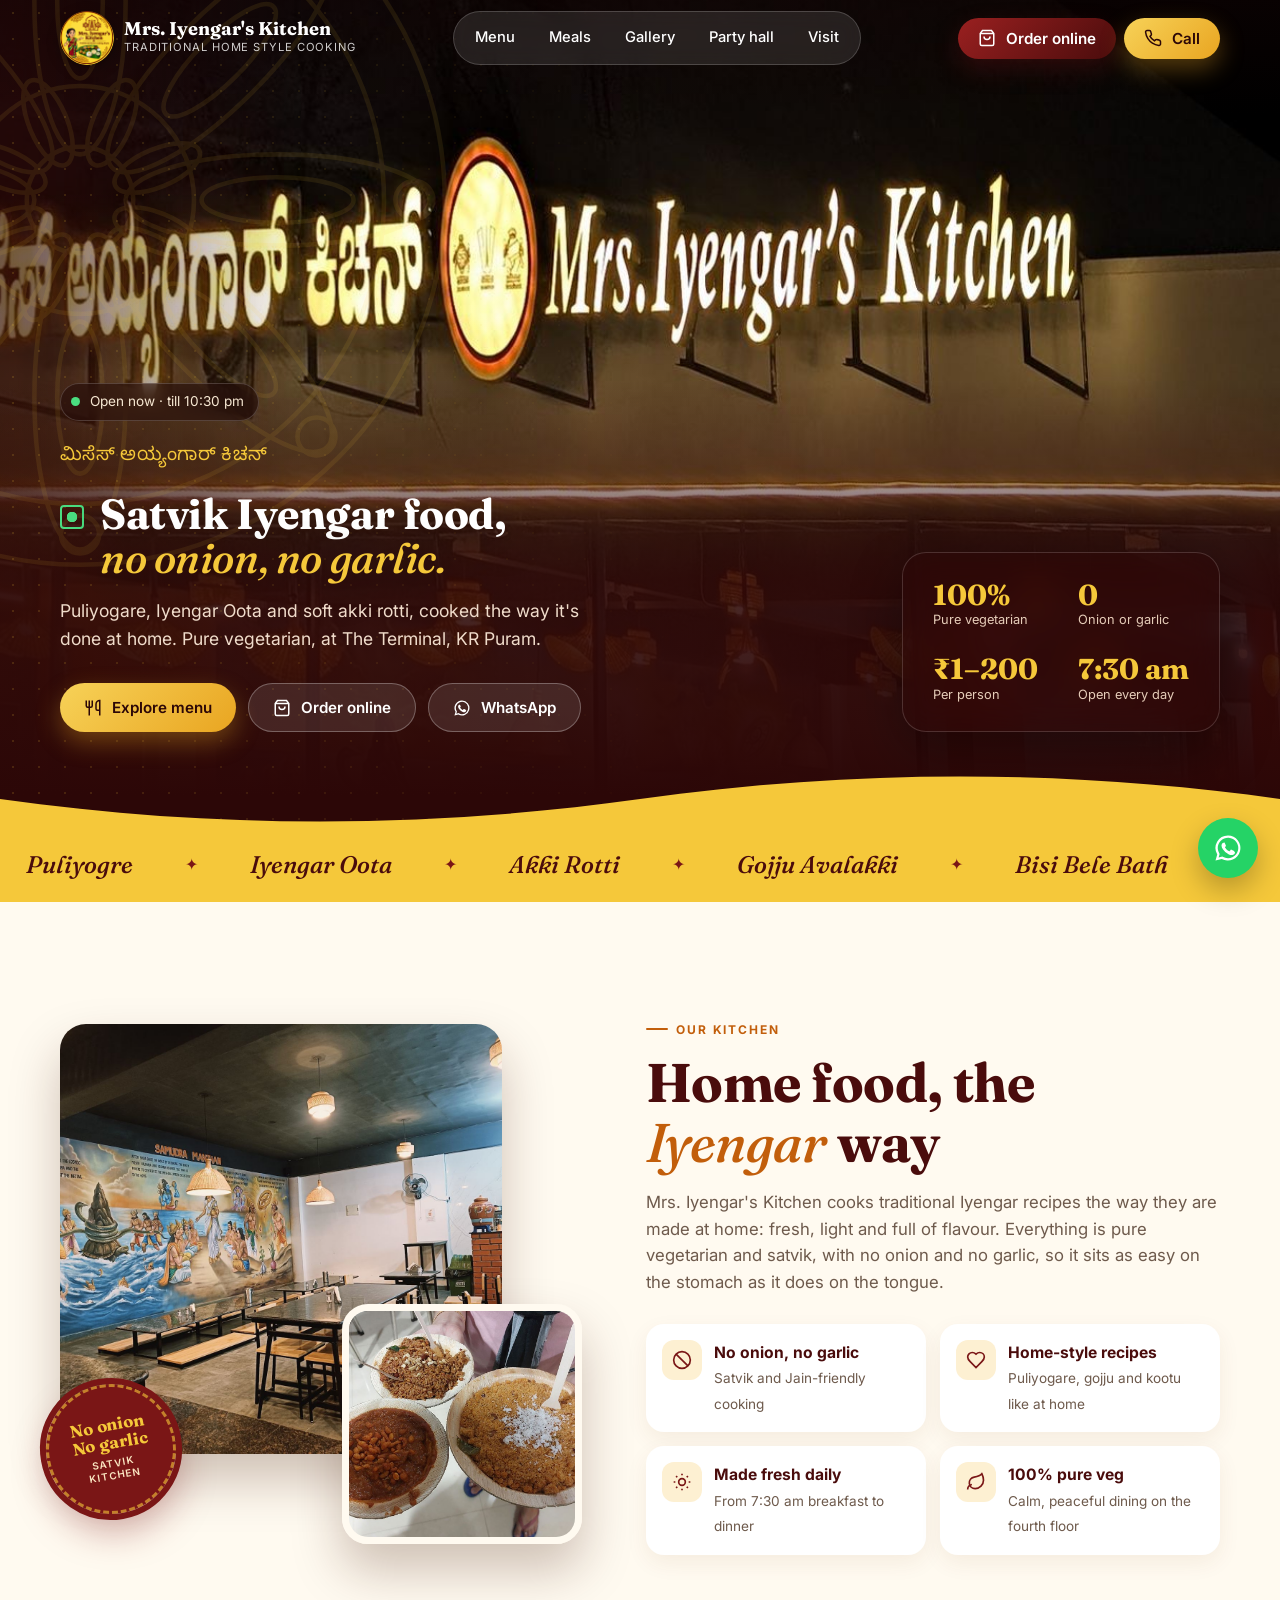
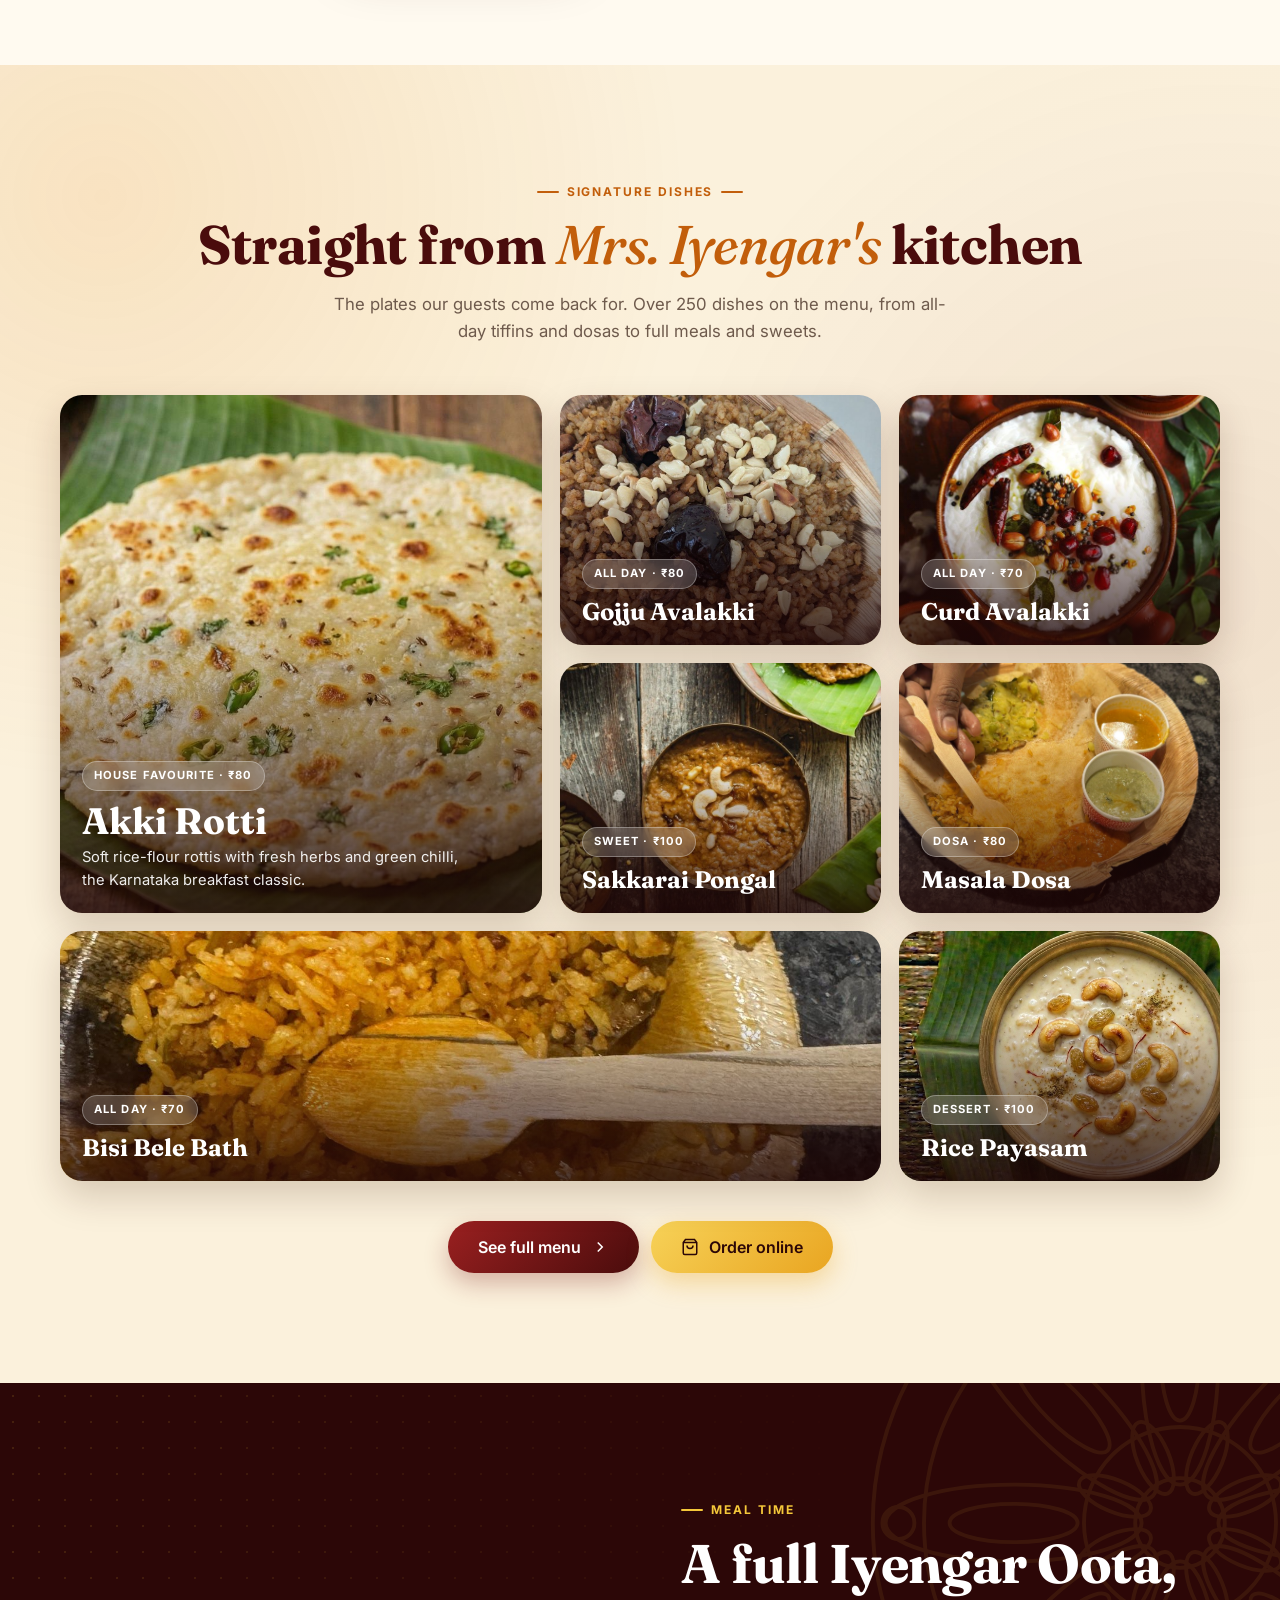
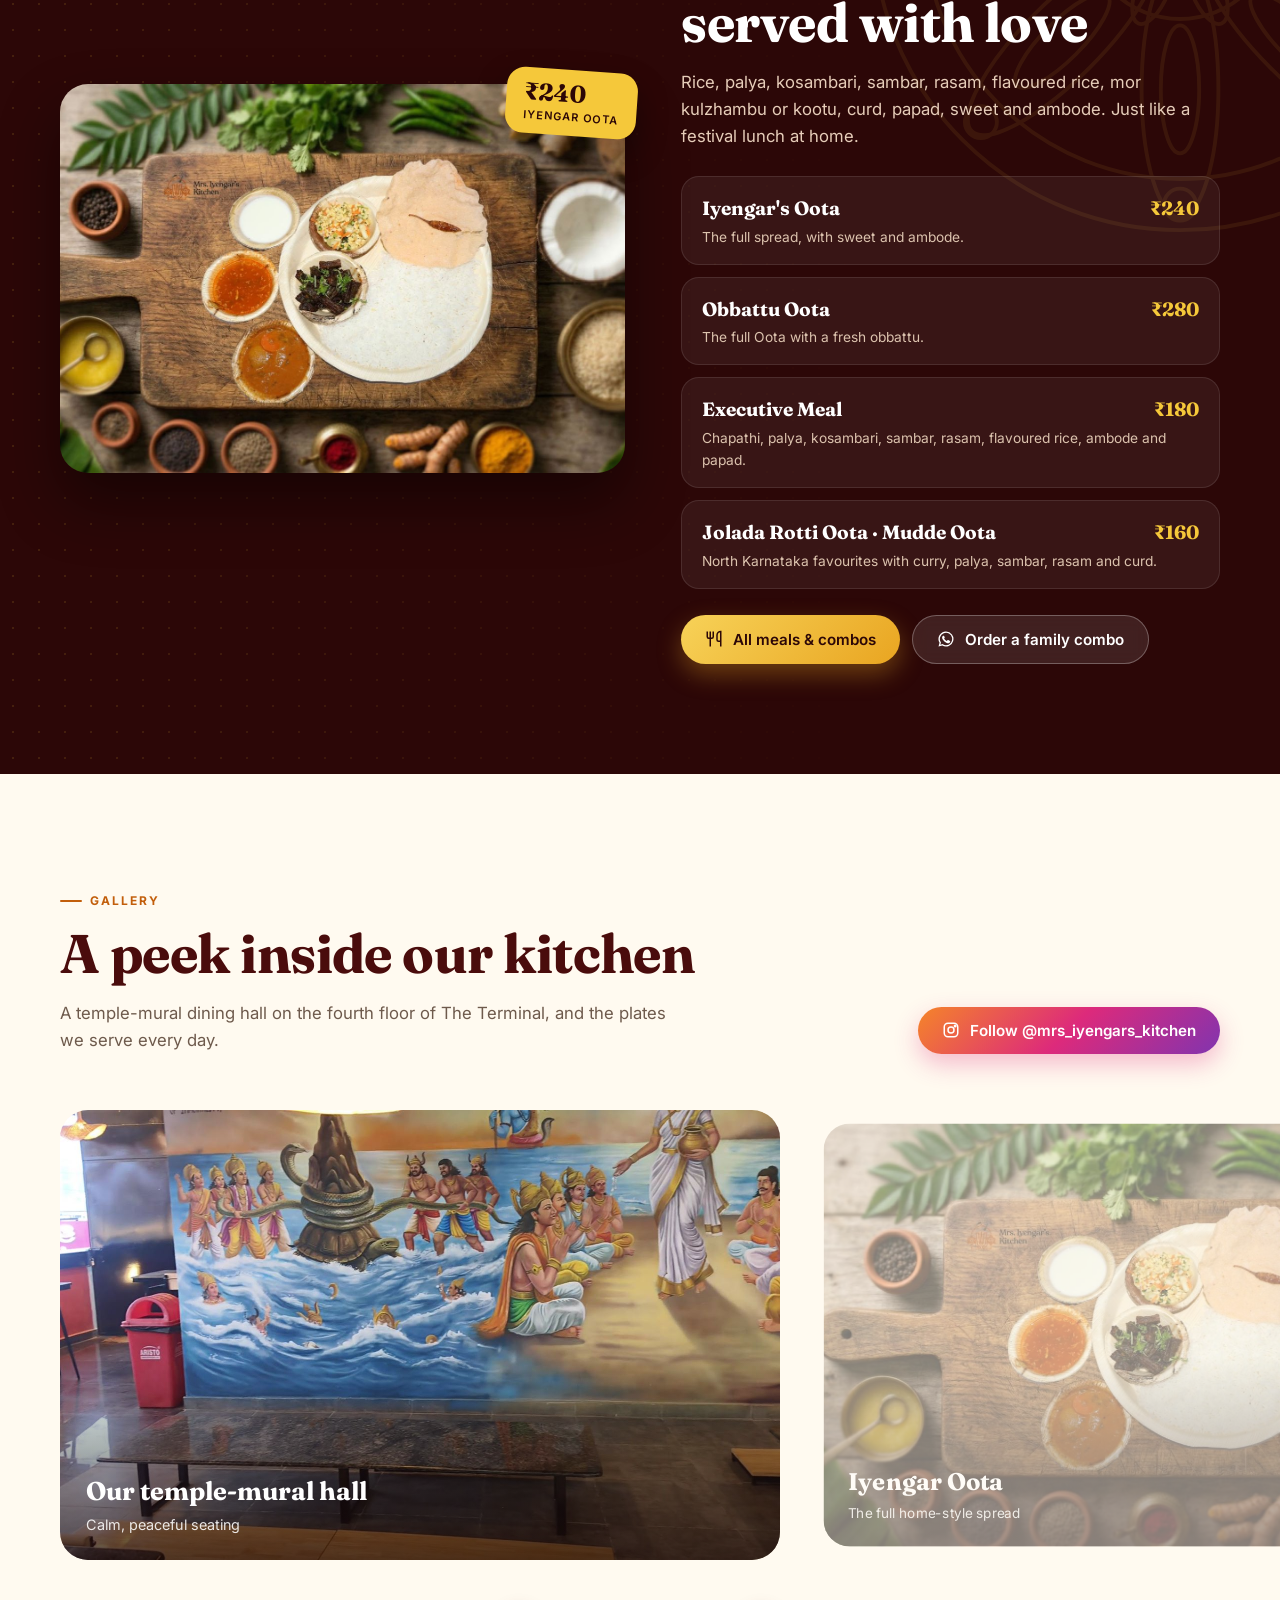
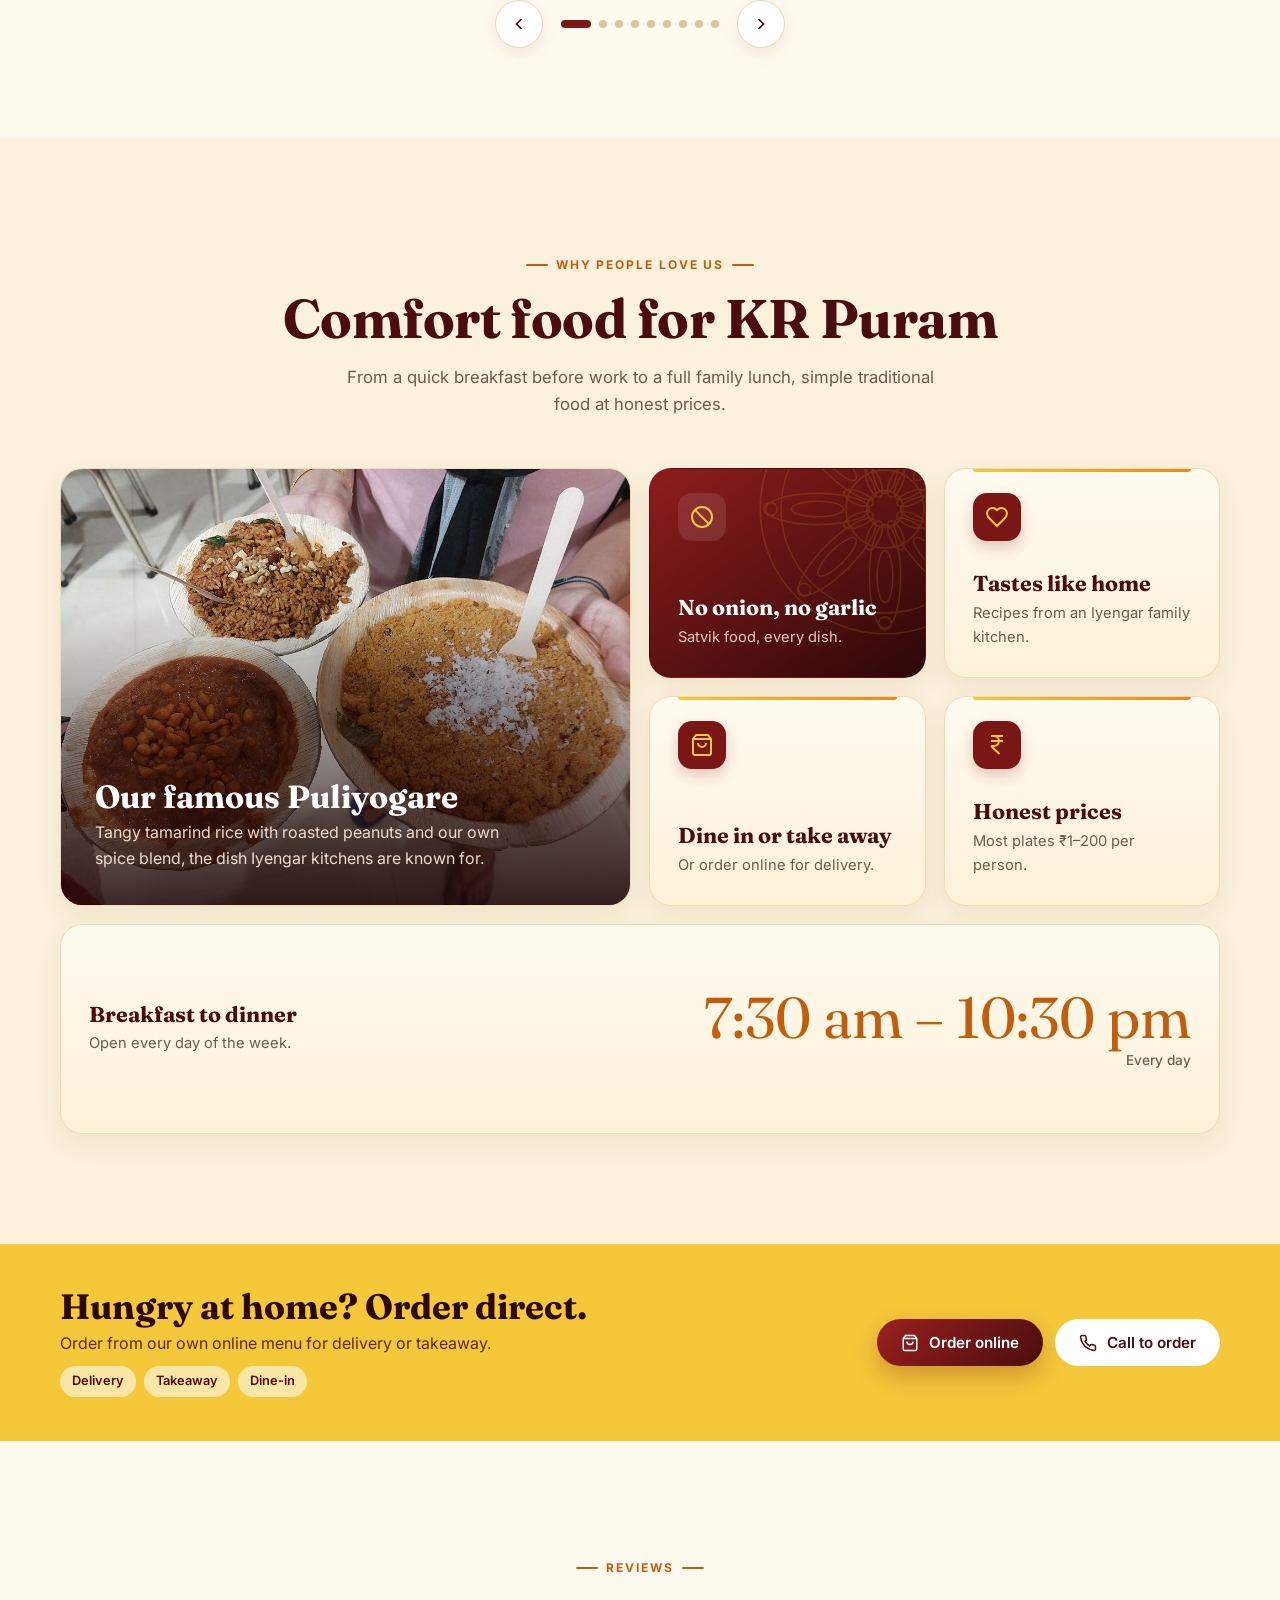
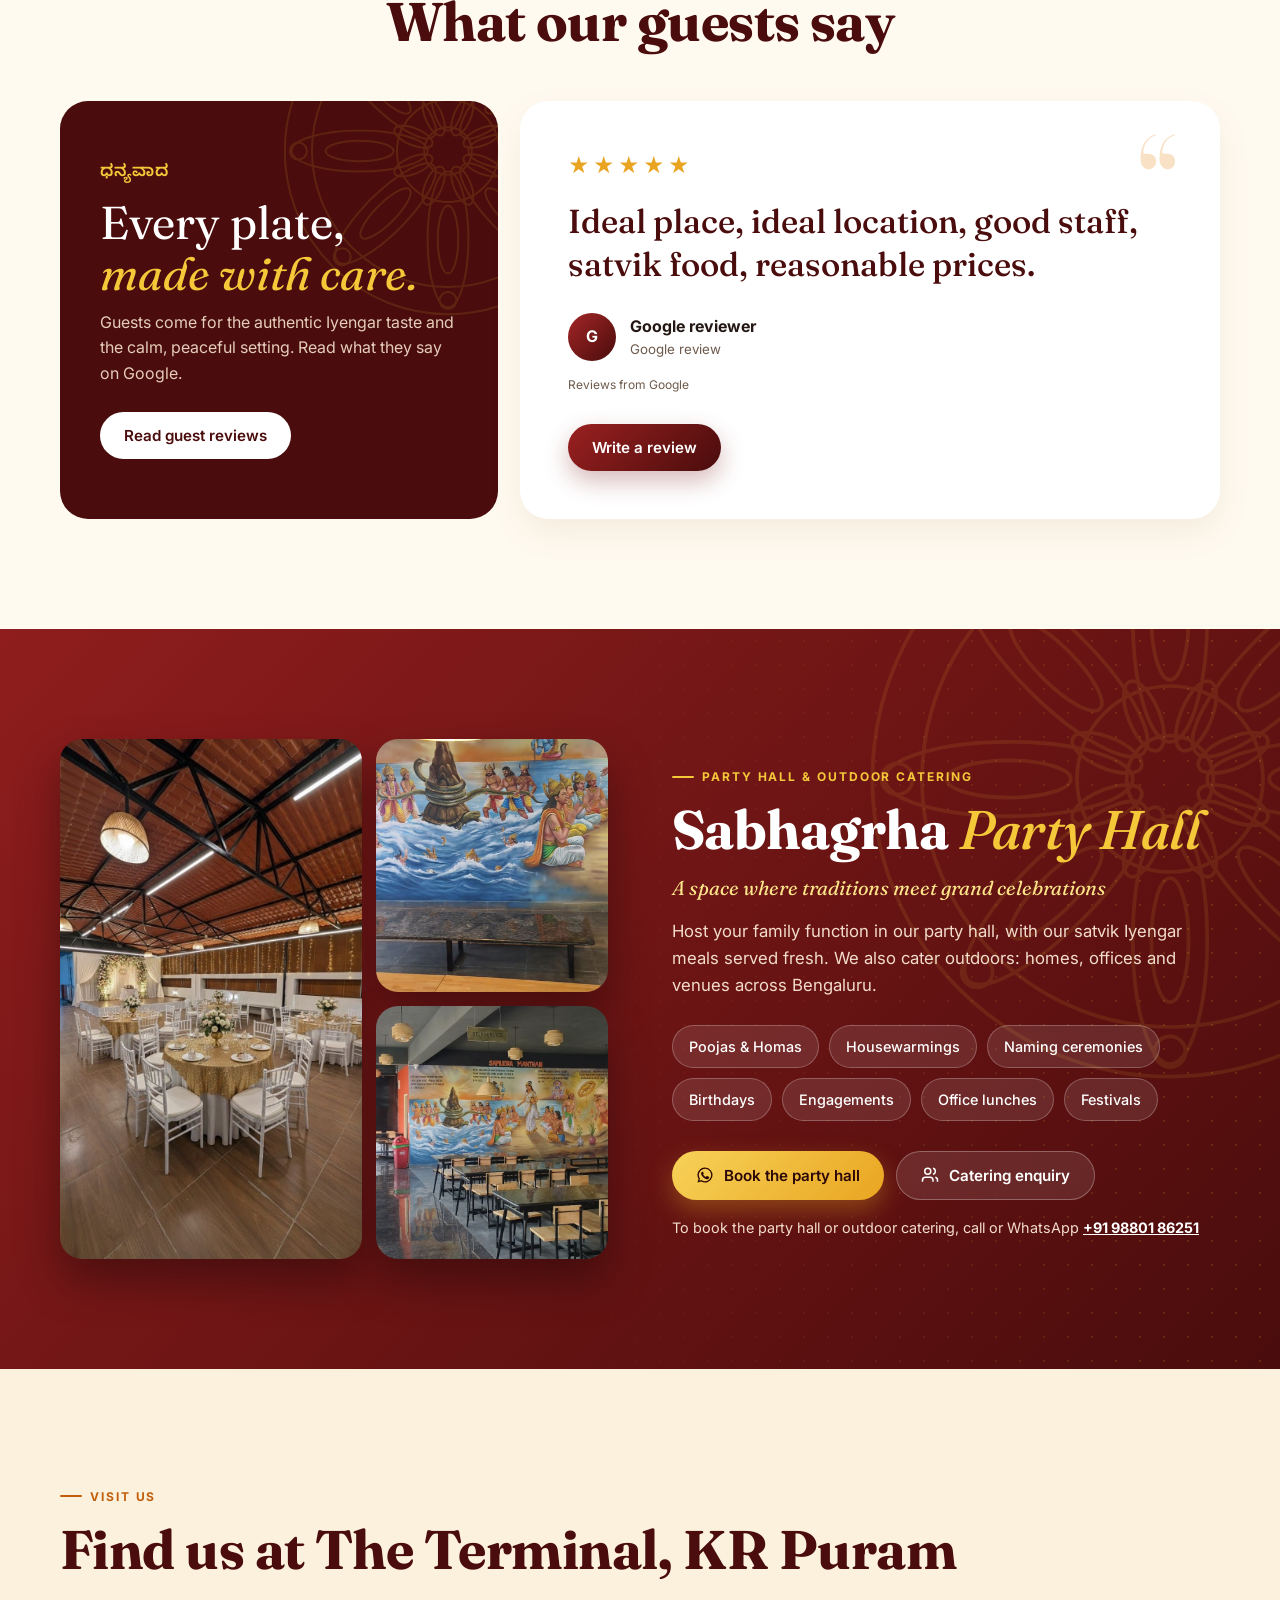
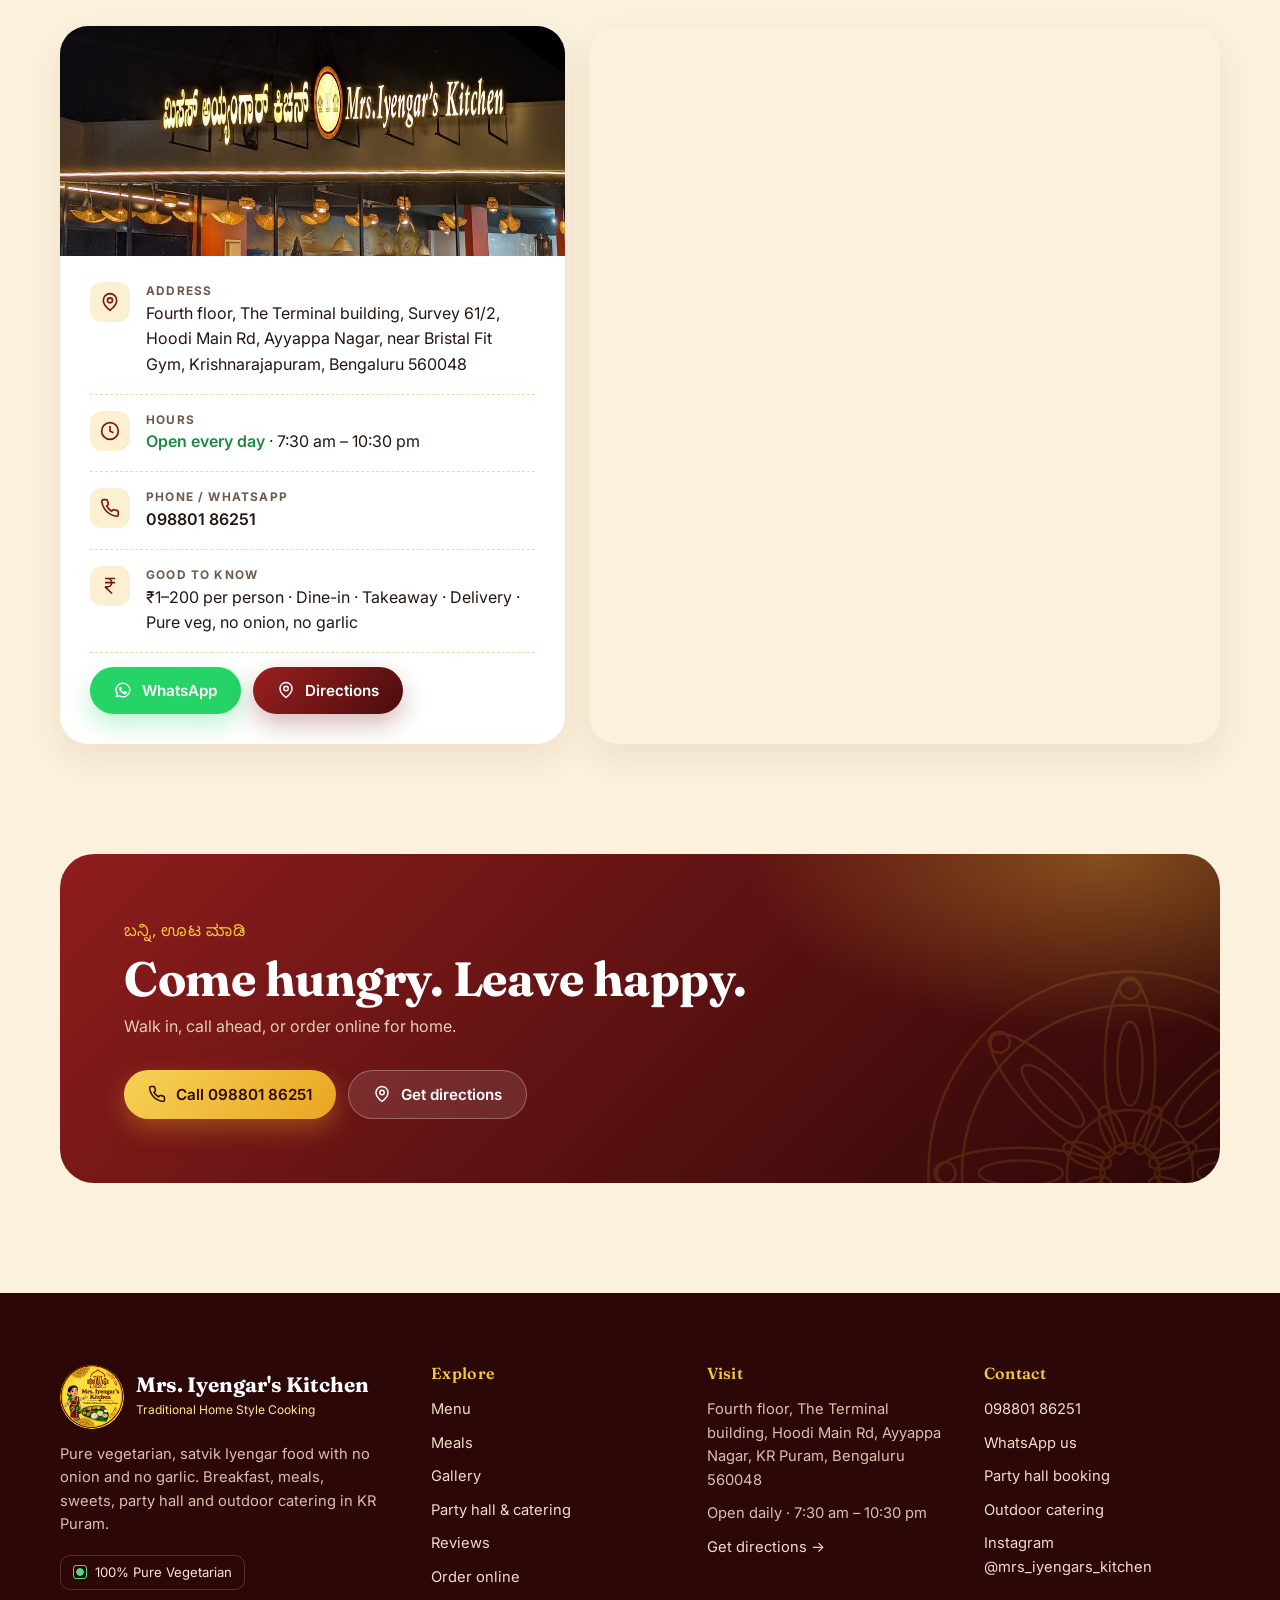
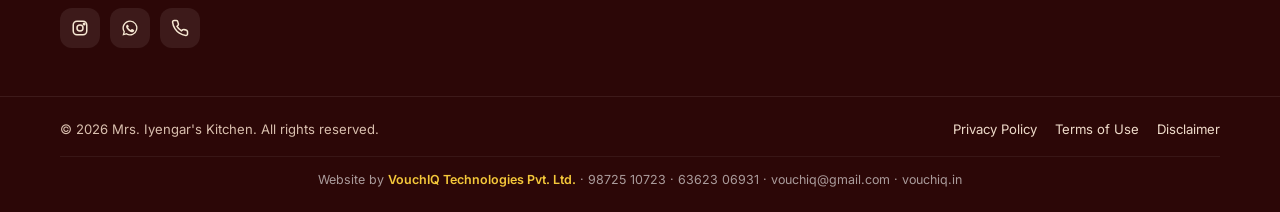
==== commit ed8c44b4: "Polish: matching cards, sharp party photos, level sign, quicker animations - Why us cards share one " ====
--- a/index.html
+++ b/index.html
@@ -13,12 +13,12 @@
 <meta property="og:description" content="Pure veg, satvik Iyengar food. No onion, no garlic. KR Puram, Bengaluru. Party hall and outdoor catering.">
 <meta property="og:image" content="images/storefront.jpg">
 <meta name="twitter:card" content="summary_large_image">
-<link rel="preload" as="image" href="images/storefront.jpg" imagesrcset="images/storefront-sm.jpg 1000w, images/storefront.jpg 1600w" imagesizes="100vw">
+<link rel="preload" as="image" href="images/storefront.jpg?v=2" imagesrcset="images/storefront-sm.jpg?v=2 1000w, images/storefront.jpg?v=2 1600w" imagesizes="100vw">
 <link rel="preconnect" href="https://fonts.googleapis.com">
 <link rel="preconnect" href="https://fonts.gstatic.com" crossorigin>
 <link href="https://fonts.googleapis.com/css2?family=Fraunces:ital,opsz,wght@0,9..144,500;0,9..144,700;1,9..144,500&family=Inter:wght@400;500;600;700&family=Noto+Sans+Kannada:wght@600&display=swap" rel="stylesheet">
 <script>document.documentElement.classList.add('js')</script>
-<link rel="stylesheet" href="styles.css?v=3">
+<link rel="stylesheet" href="styles.css?v=7">
 <script type="application/ld+json">
 {"@context":"https://schema.org","@type":"Restaurant","name":"Mrs. Iyengar's Kitchen","servesCuisine":["South Indian","Iyengar","Vegetarian"],"priceRange":"₹1–200","telephone":"+91-98801-86251","image":"images/storefront.jpg","address":{"@type":"PostalAddress","streetAddress":"Fourth floor, The Terminal building, Survey 61/2, Hoodi Main Rd, Ayyappa Nagar","addressLocality":"Krishnarajapuram, Bengaluru","addressRegion":"Karnataka","postalCode":"560048","addressCountry":"IN"},"openingHours":"Mo-Su 07:30-22:30","sameAs":["https://www.instagram.com/mrs_iyengars_kitchen/"]}
 </script>
@@ -76,7 +76,7 @@
 <!-- HERO -->
 <section class="hero" id="top">
   <svg class="mandala hero-mandala" style="color:#f5c83a" aria-hidden="true"><use href="#mandala"/></svg>
-  <div class="hero-bg"><img src="images/storefront.jpg" srcset="images/storefront-sm.jpg 1000w, images/storefront.jpg 1600w" sizes="100vw" alt="Mrs. Iyengar's Kitchen glowing sign and entrance at night" fetchpriority="high"></div>
+  <div class="hero-bg"><img src="images/storefront.jpg?v=2" srcset="images/storefront-sm.jpg?v=2 1000w, images/storefront.jpg?v=2 1600w" sizes="100vw" alt="Mrs. Iyengar's Kitchen glowing sign and entrance at night" fetchpriority="high"></div>
   <div class="wrap hero-grid">
     <div class="hero-copy">
       <span class="pill" data-open-status><i class="live"></i><span>Open daily · 7:30 am – 10:30 pm</span></span>
@@ -229,10 +229,10 @@
         <h3>Our famous Puliyogare</h3>
         <p>Tangy tamarind rice with roasted peanuts and our own spice blend, the dish Iyengar kitchens are known for.</p>
       </div>
-      <div class="tile t-maroon reveal"><div class="ic"><svg><use href="#i-ban"/></svg></div><h3>No onion, no garlic</h3><p>Satvik food, every dish.</p></div>
+      <div class="tile t-maroon reveal"><svg class="mandala" style="color:#f5c83a" aria-hidden="true"><use href="#mandala"/></svg><div class="ic"><svg><use href="#i-ban"/></svg></div><h3>No onion, no garlic</h3><p>Satvik food, every dish.</p></div>
       <div class="tile reveal"><div class="ic"><svg><use href="#i-heart"/></svg></div><h3>Tastes like home</h3><p>Recipes from an Iyengar family kitchen.</p></div>
-      <div class="tile t-gold reveal"><div class="ic"><svg><use href="#i-bag"/></svg></div><h3>Dine in or take away</h3><p>Or order online for delivery.</p></div>
-      <div class="tile t-green reveal"><div class="ic"><svg><use href="#i-rupee"/></svg></div><h3>Honest prices</h3><p>Most plates ₹1–200 per person.</p></div>
+      <div class="tile reveal"><div class="ic"><svg><use href="#i-bag"/></svg></div><h3>Dine in or take away</h3><p>Or order online for delivery.</p></div>
+      <div class="tile reveal"><div class="ic"><svg><use href="#i-rupee"/></svg></div><h3>Honest prices</h3><p>Most plates ₹1–200 per person.</p></div>
       <div class="tile t-clock reveal">
         <div><h3>Breakfast to dinner</h3><p>Open every day of the week.</p></div>
         <div class="big">7:30 am – 10:30 pm<small>Every day</small></div>
@@ -289,8 +289,8 @@
   <div class="wrap party-grid">
     <div class="party-img reveal">
       <img src="images/party-hall.jpg" alt="Sabhagrha party hall set up with round tables" loading="lazy">
-      <img src="images/party-1.jpg" alt="Decorated table with flowers and a brass lamp" loading="lazy">
-      <img src="images/party-4.jpg" alt="Party hall with banquet seating" loading="lazy">
+      <img src="images/mural.jpg" alt="Temple-mural hall with long dining tables" loading="lazy">
+      <img src="images/dining-wide.jpg" alt="Spacious dining hall with the painted mural" loading="lazy">
     </div>
     <div class="reveal">
       <span class="eyebrow">Party hall &amp; outdoor catering</span>
@@ -318,7 +318,7 @@
     </div>
     <div class="visit-grid">
       <div class="info reveal">
-        <img class="shop" src="images/dining-wide.jpg" alt="Mrs. Iyengar's Kitchen dining hall" loading="lazy">
+        <img class="shop" src="images/storefront-sm.jpg?v=2" alt="Mrs. Iyengar's Kitchen lit sign at night" loading="lazy">
         <div class="info-body">
           <div class="row"><span class="ri"><svg><use href="#i-pin"/></svg></span><div><b>Address</b>Fourth floor, The Terminal building, Survey 61/2, Hoodi Main Rd, Ayyappa Nagar, near Bristal Fit Gym, Krishnarajapuram, Bengaluru 560048</div></div>
           <div class="row"><span class="ri"><svg><use href="#i-clock"/></svg></span><div><b>Hours</b><span class="open">Open every day</span> · 7:30 am – 10:30 pm</div></div>
@@ -456,6 +456,6 @@
 </dialog>
 <!--/FOOTER-->
 
-<script src="script.js?v=1"></script>
+<script src="script.js?v=3"></script>
 </body>
 </html>
--- a/styles.css
+++ b/styles.css
@@ -168,10 +168,14 @@
 /* ============ WHY US (BENTO) ============ */
 #why{background:var(--cream)}
 .bento{display:grid;grid-template-columns:repeat(4,1fr);grid-auto-rows:210px;gap:18px;margin-top:50px}
-.tile{border-radius:var(--r);padding:28px;position:relative;overflow:hidden;display:flex;flex-direction:column;justify-content:flex-end;background:#fff;box-shadow:0 10px 28px rgba(120,60,10,.07)}
+.tile{border-radius:var(--r);padding:28px;position:relative;overflow:hidden;display:flex;flex-direction:column;justify-content:flex-end;background:linear-gradient(180deg,#fffaf0,#fdf1d8);border:1px solid #efdcb4;box-shadow:0 10px 28px rgba(120,60,10,.07);transition:transform .3s,box-shadow .3s}
+.tile:not(.t-big):not(.t-maroon):not(.t-clock)::before{content:"";position:absolute;left:28px;right:28px;top:0;height:3px;border-radius:0 0 3px 3px;background:linear-gradient(90deg,var(--turmeric),var(--saffron))}
+.tile:hover{transform:translateY(-4px);box-shadow:0 18px 36px rgba(120,60,10,.12)}
+.t-maroon .mandala{width:260px;height:260px;right:-90px;top:-90px;opacity:.14}
+.t-maroon>*:not(.mandala){position:relative}
 .tile h3{font-size:1.35rem;color:var(--maroon-d)}
 .tile p{color:var(--muted);font-size:.92rem;margin-top:6px}
-.tile .ic{position:absolute;top:24px;left:28px;width:48px;height:48px;border-radius:14px;display:grid;place-items:center;background:#fdf0d2;color:var(--maroon)}
+.tile .ic{position:absolute;top:24px;left:28px;width:48px;height:48px;border-radius:14px;display:grid;place-items:center;background:var(--maroon);color:var(--turmeric);box-shadow:0 6px 14px rgba(122,22,22,.22)}
 .tile .ic svg{width:24px;height:24px}
 .t-big{grid-column:span 2;grid-row:span 2;color:#fff;padding:34px}
 .t-big img{position:absolute;inset:0;width:100%;height:100%;object-fit:cover;z-index:0}
@@ -180,7 +184,8 @@
 .t-big img{position:absolute}
 .t-big h3{color:#fff;font-size:2rem}
 .t-big p{color:#f0dccb;font-size:1rem;max-width:440px}
-.t-maroon{background:linear-gradient(145deg,#8f1d1d,var(--maroon-dd));color:#fff}
+.t-maroon{background:linear-gradient(145deg,#8f1d1d,var(--maroon-dd));color:#fff;border-color:transparent}
+.t-maroon .ic{position:absolute;box-shadow:none}
 .t-maroon h3{color:#fff}
 .t-maroon p{color:#e6cdb9}
 .t-maroon .ic{background:rgba(255,255,255,.1);color:var(--turmeric)}
@@ -326,7 +331,7 @@
 .dlg-body ul{padding-left:20px}
 
 /* reveal + entrance */
-html.js .reveal{opacity:0;transform:translateY(34px);transition:opacity .8s ease,transform .8s cubic-bezier(.2,.7,.2,1)}
+html.js .reveal{opacity:0;transform:translateY(24px);transition:opacity .45s ease,transform .5s cubic-bezier(.2,.7,.2,1),box-shadow .3s}
 html.js .reveal.in{opacity:1;transform:none}
 .hero-copy>*{animation:rise .9s cubic-bezier(.2,.7,.2,1) both}
 .hero-copy>*:nth-child(2){animation-delay:.1s}
@@ -347,7 +352,7 @@
   .tagline .veg{width:24px;height:24px;margin-top:.3em;border-width:2.5px;background:radial-gradient(circle,#4ade80 0 5px,transparent 5.5px)}
   /* whole photo, full hero height, pinned right; the left side fades to maroon so the text sits on plain colour below the sign */
   .hero{background:radial-gradient(900px 600px at 0% 100%,rgba(245,200,58,.12),transparent 60%),var(--maroon-dd)}
-  .hero-bg img{position:absolute;top:0;right:0;left:auto;height:100%;width:auto;max-width:none;min-width:62%;object-fit:cover;object-position:50% 20%;
+  .hero-bg img{position:absolute;top:-7%;right:0;left:auto;height:107%;width:auto;max-width:none;min-width:62%;object-fit:cover;object-position:50% 20%;
     -webkit-mask-image:linear-gradient(90deg,transparent 0,rgba(0,0,0,.35) 26%,#000 42%);mask-image:linear-gradient(90deg,transparent 0,rgba(0,0,0,.35) 26%,#000 42%)}
   /* fill the left side: gold dot pattern and a slow mandala behind the text */
   .hero::before{content:"";position:absolute;inset:0;z-index:1;pointer-events:none;background-image:radial-gradient(rgba(245,200,58,.16) 1.3px,transparent 1.3px);background-size:26px 26px;-webkit-mask-image:linear-gradient(90deg,#000 0,transparent 55%);mask-image:linear-gradient(90deg,#000 0,transparent 55%)}
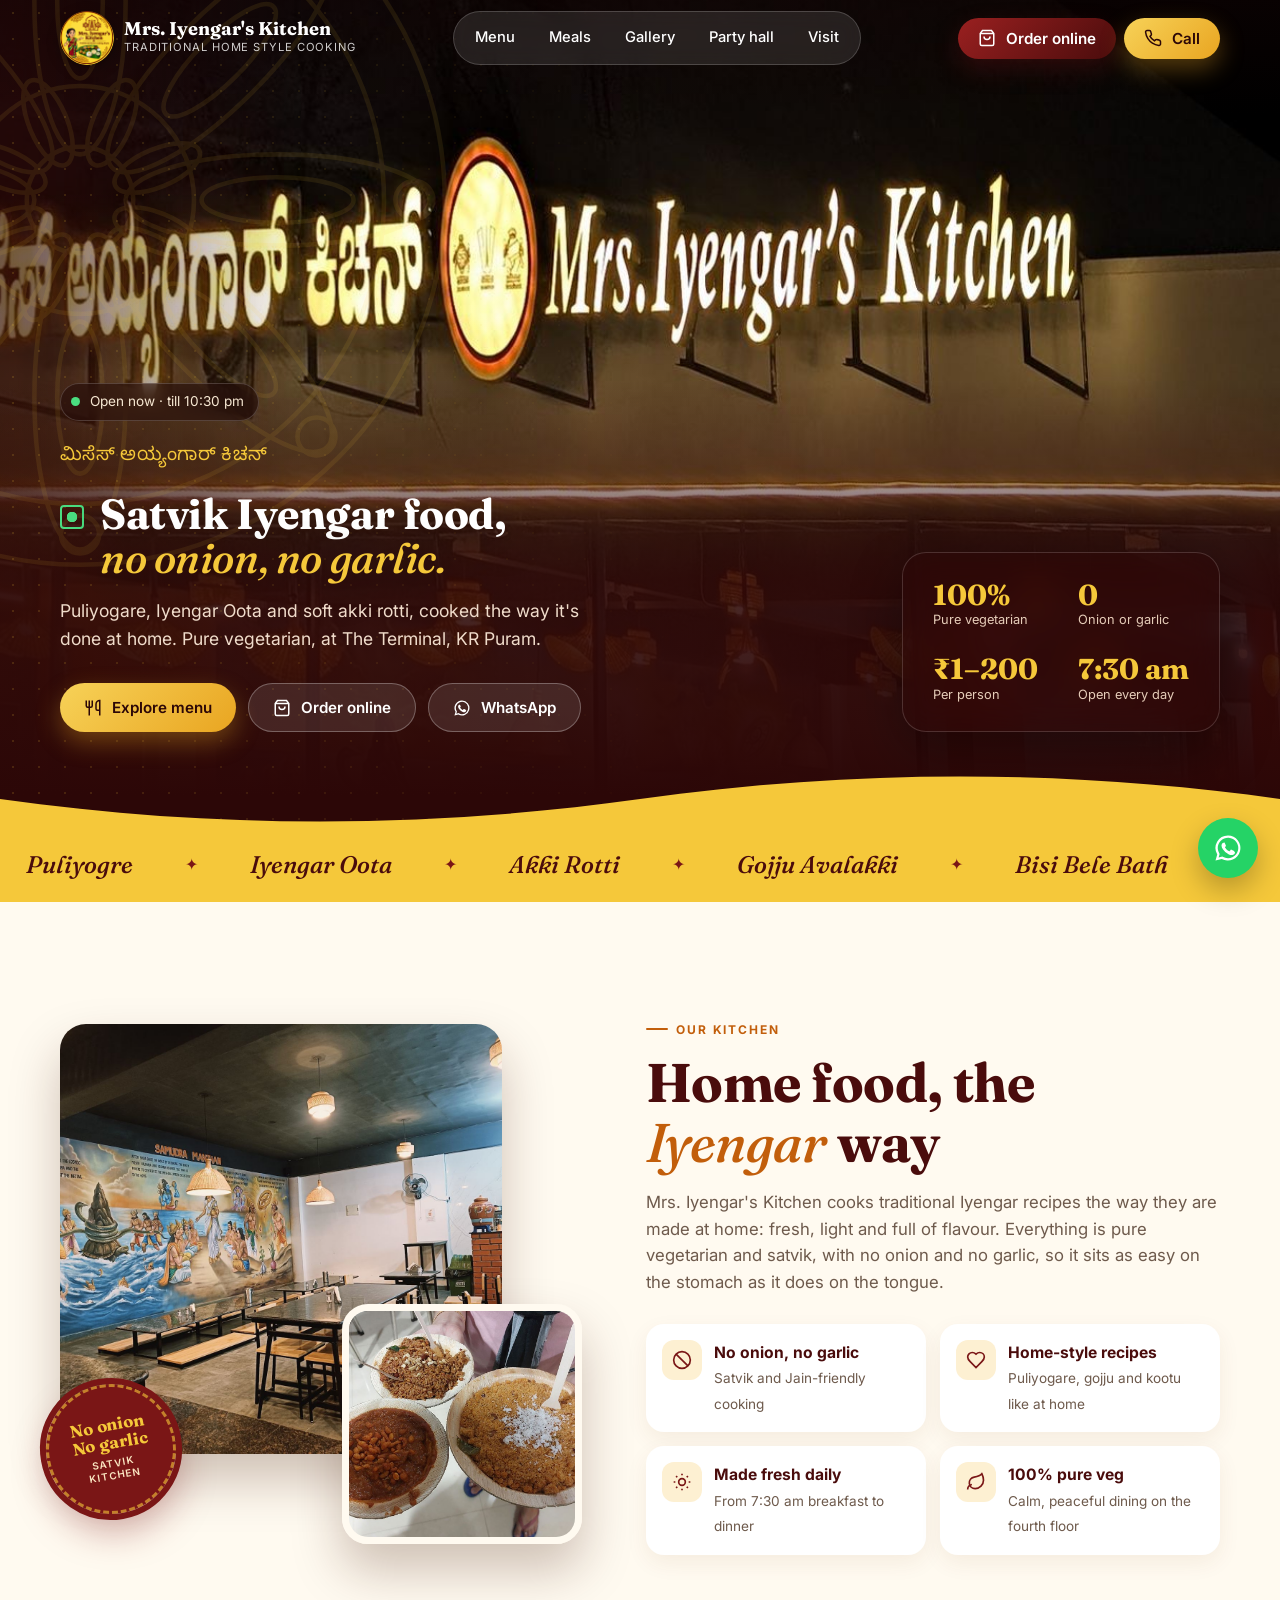
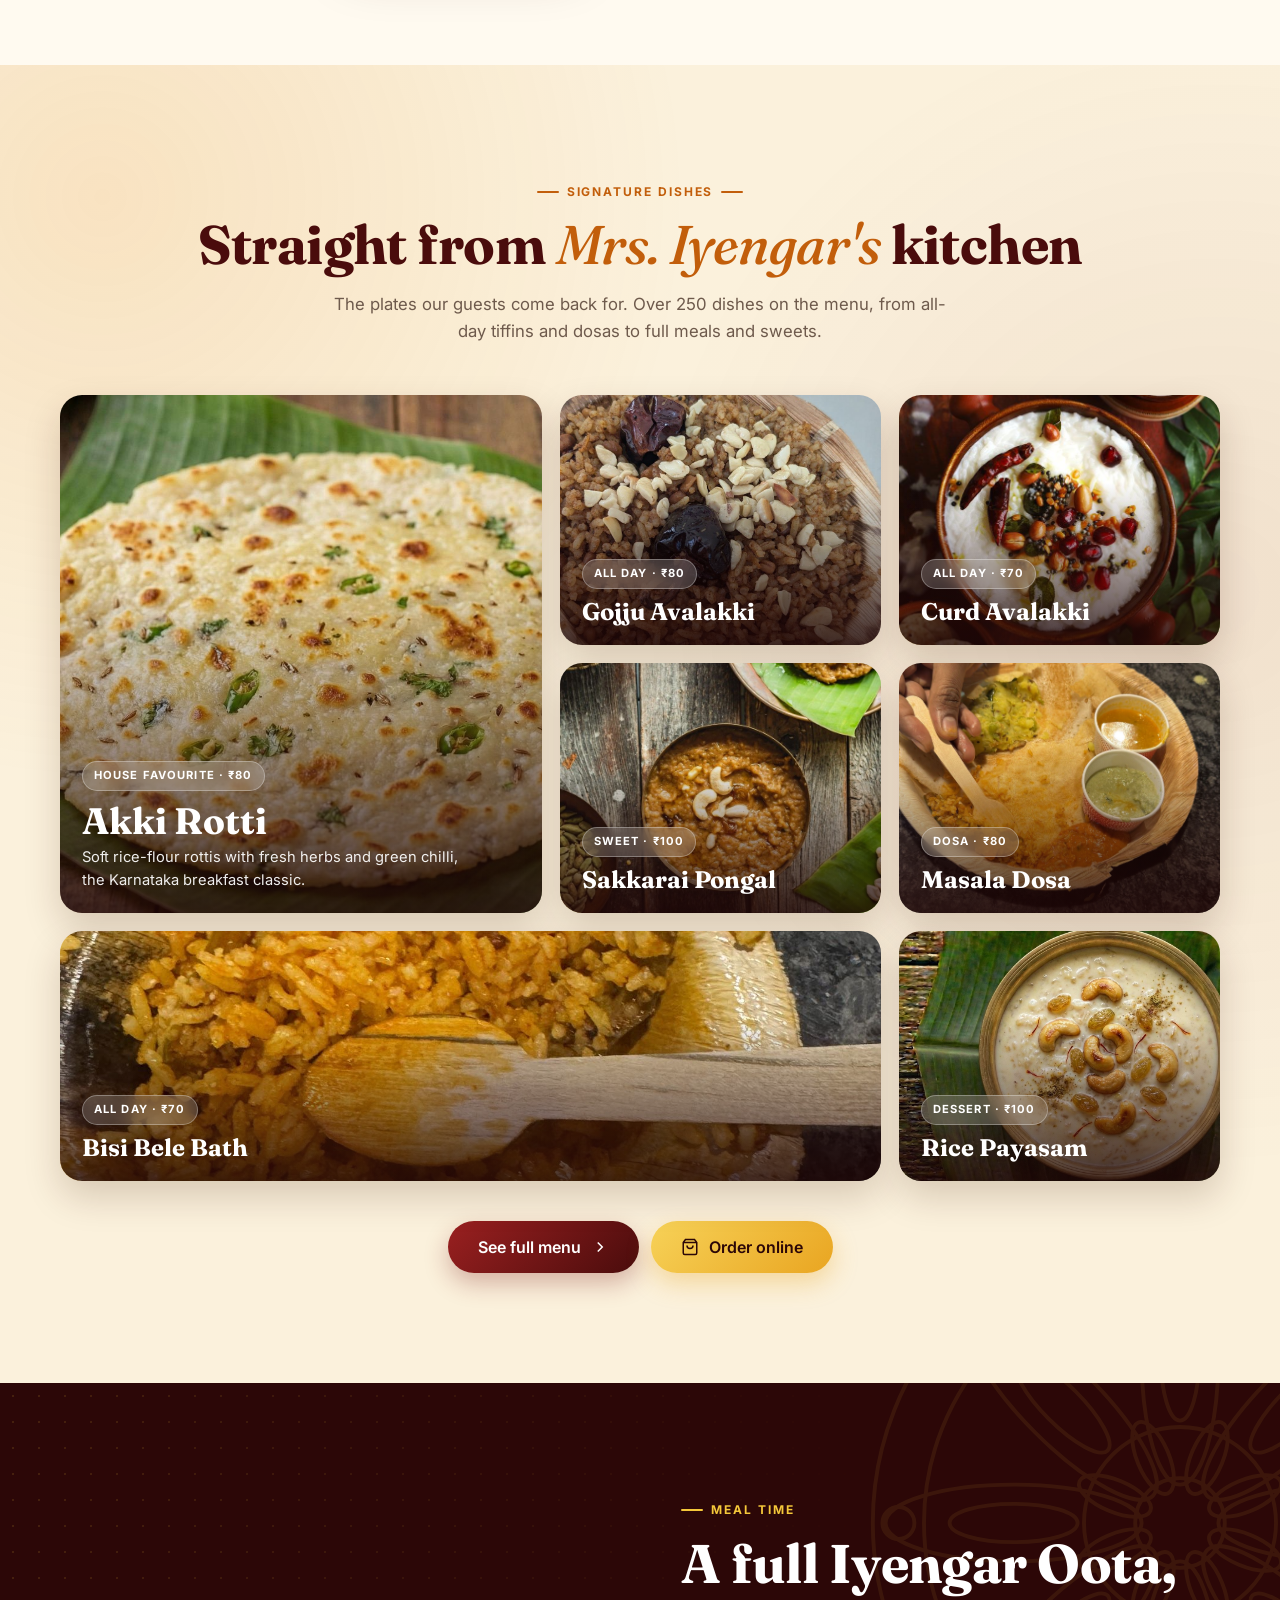
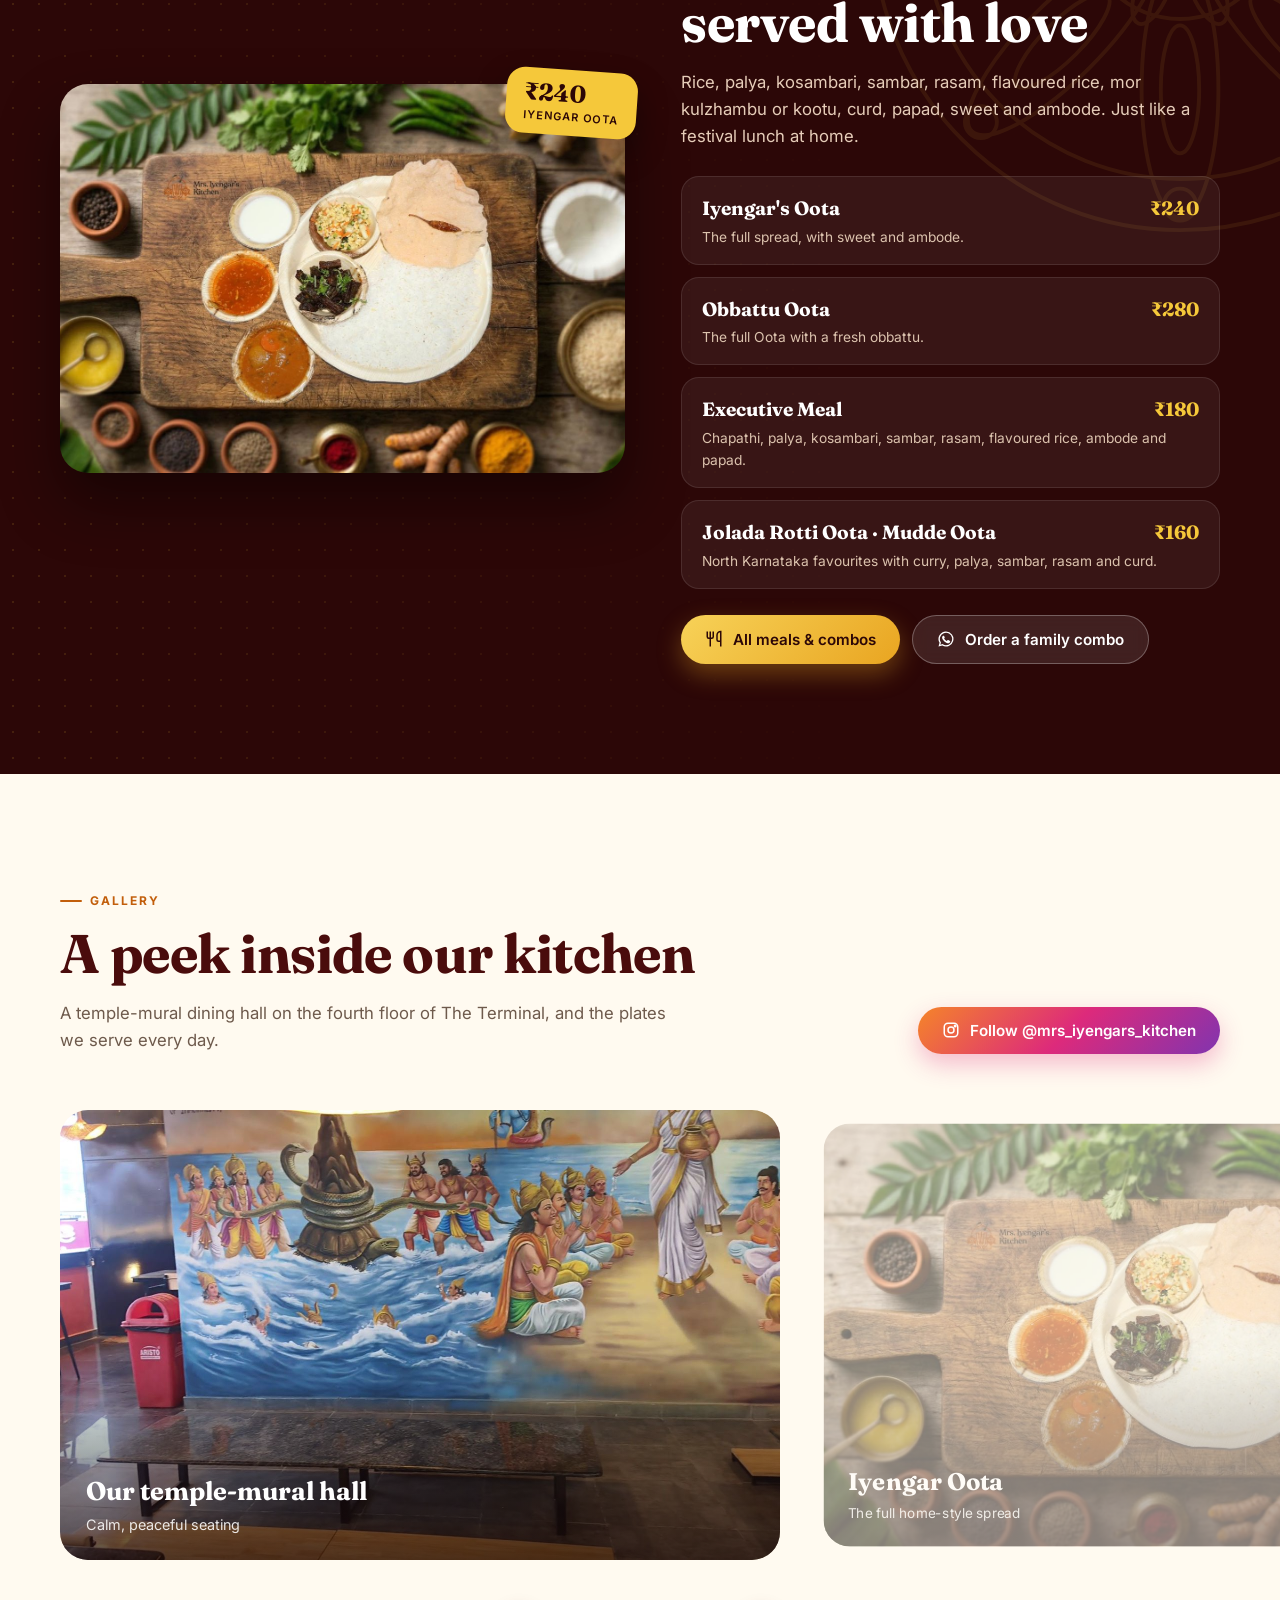
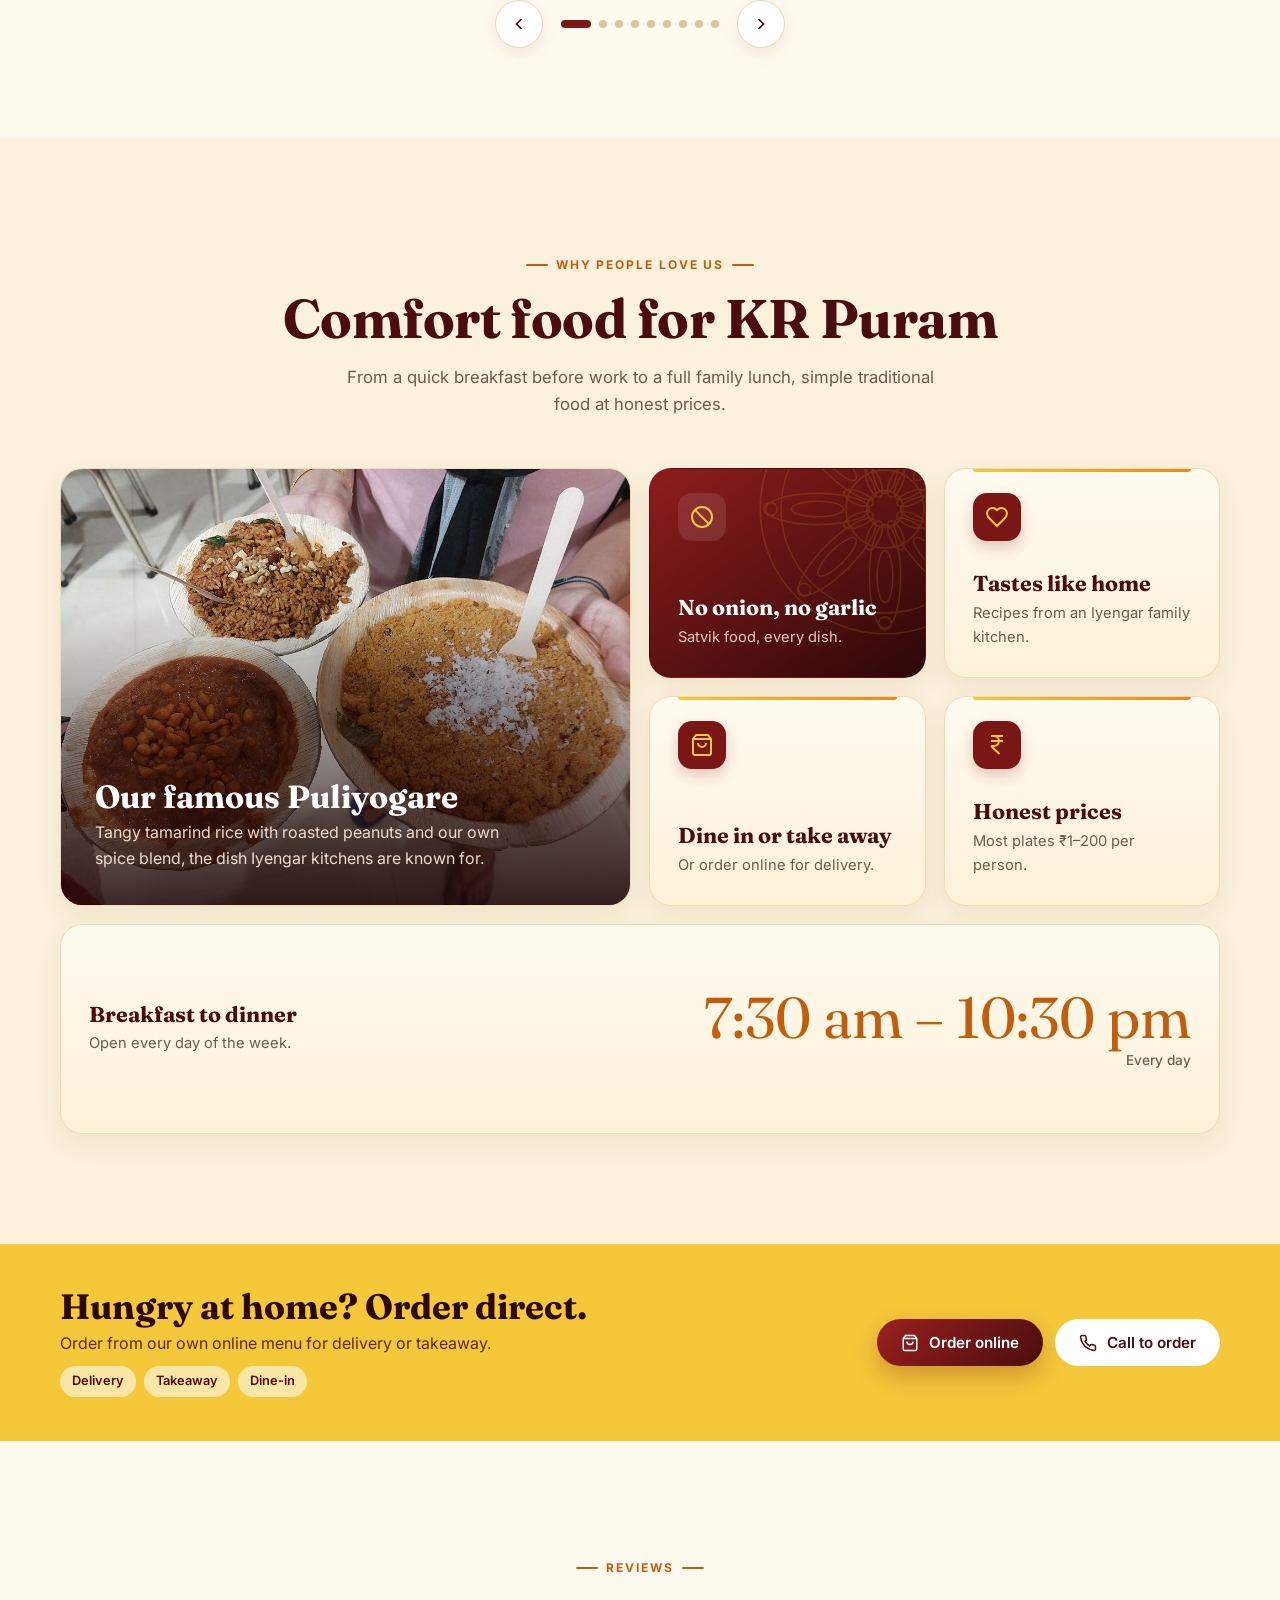
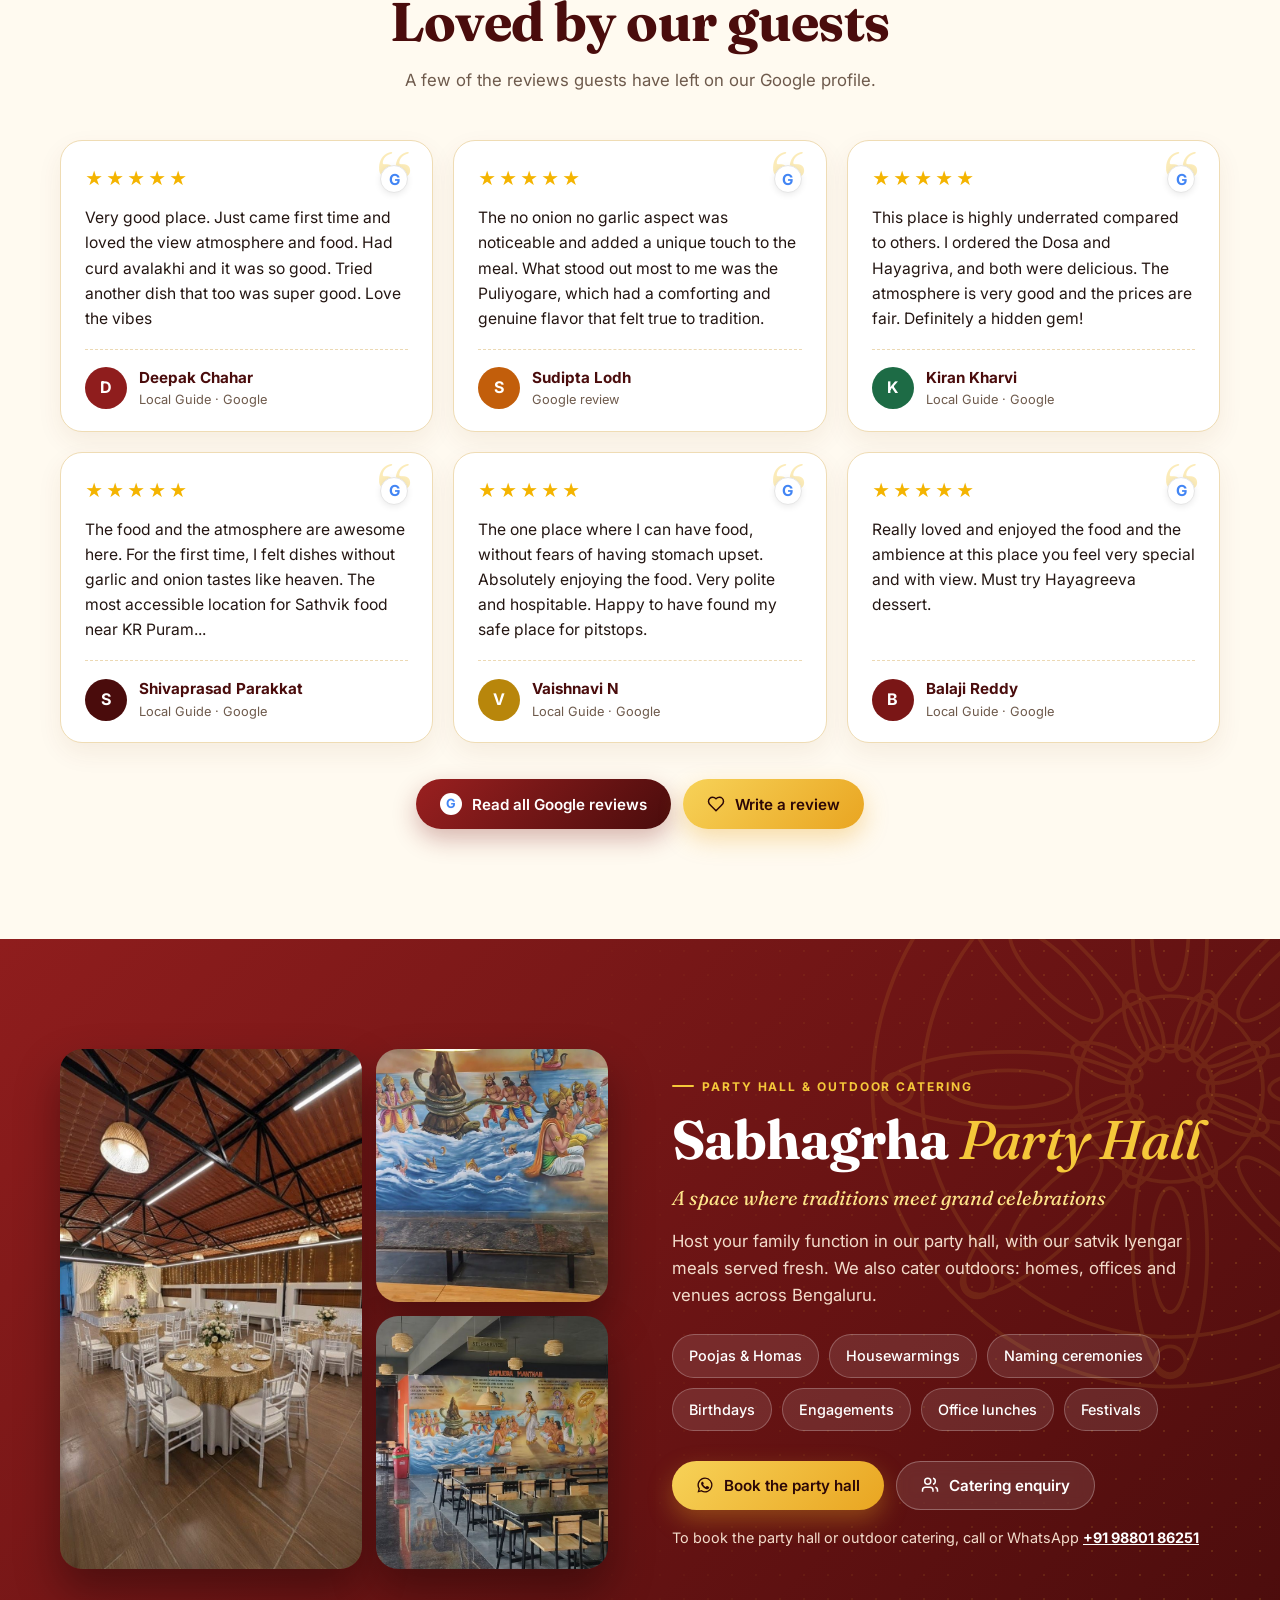
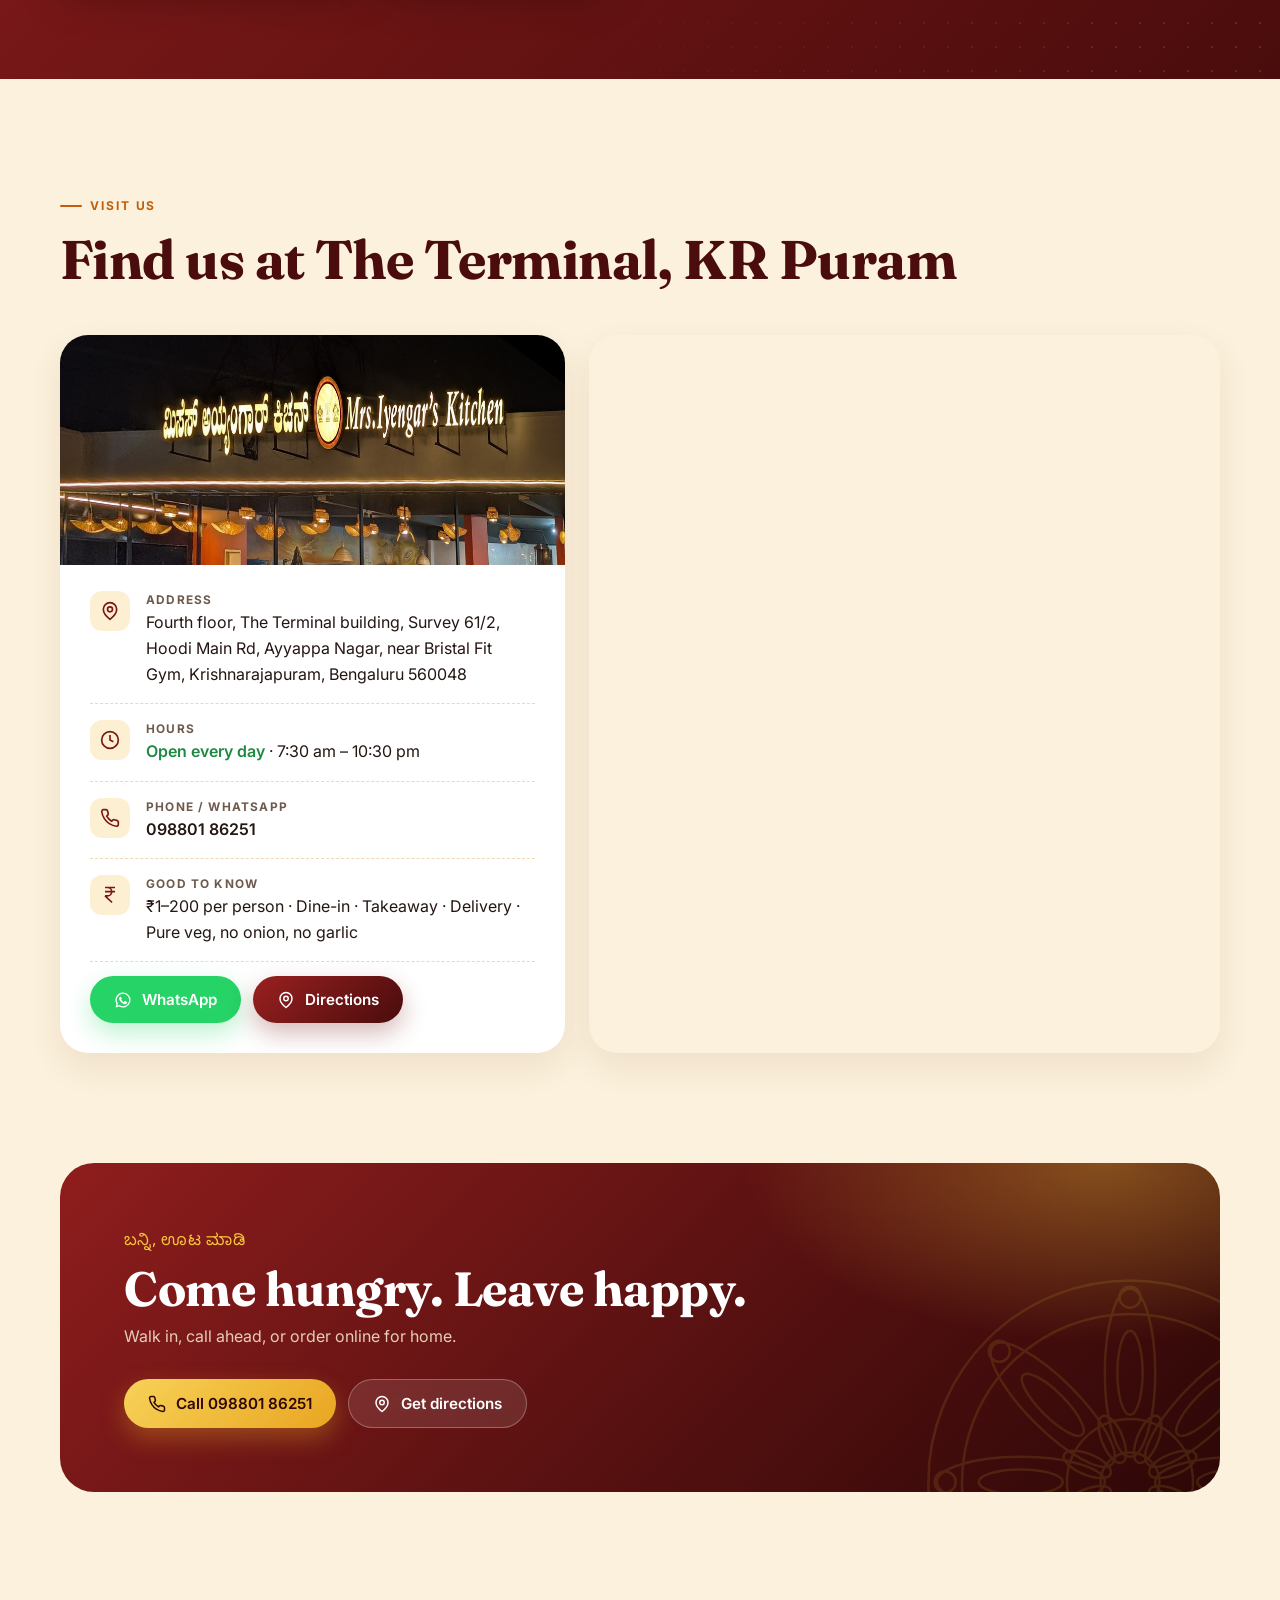
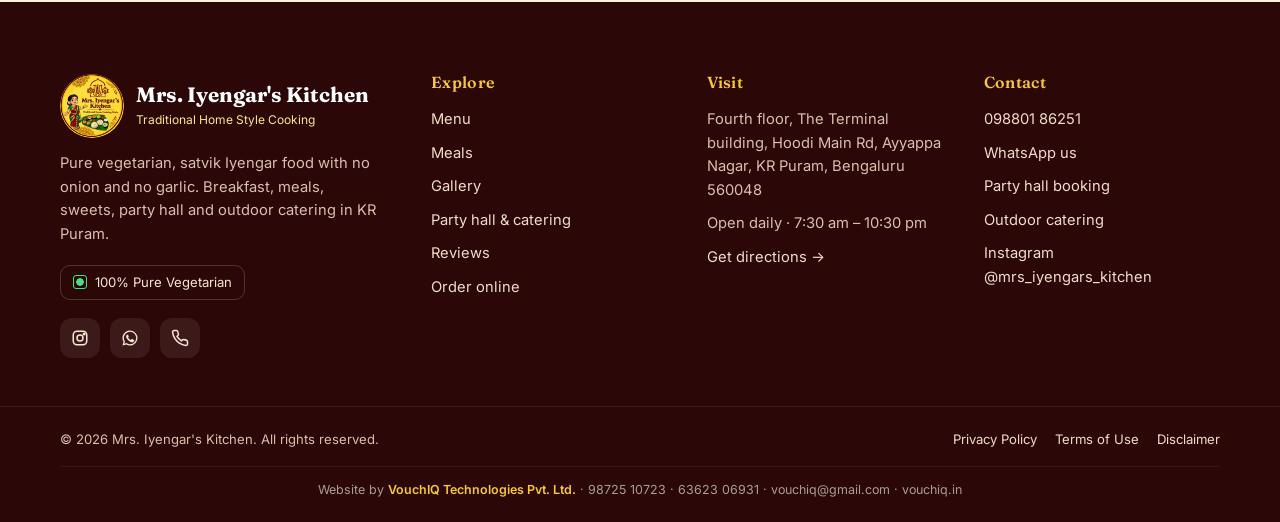
==== commit 8cab2466: "Reviews: real Google reviews, VouchIQ write link; fit hours on phones - Show six real reviews from t" ====
--- a/index.html
+++ b/index.html
@@ -18,7 +18,7 @@
 <link rel="preconnect" href="https://fonts.gstatic.com" crossorigin>
 <link href="https://fonts.googleapis.com/css2?family=Fraunces:ital,opsz,wght@0,9..144,500;0,9..144,700;1,9..144,500&family=Inter:wght@400;500;600;700&family=Noto+Sans+Kannada:wght@600&display=swap" rel="stylesheet">
 <script>document.documentElement.classList.add('js')</script>
-<link rel="stylesheet" href="styles.css?v=7">
+<link rel="stylesheet" href="styles.css?v=10">
 <script type="application/ld+json">
 {"@context":"https://schema.org","@type":"Restaurant","name":"Mrs. Iyengar's Kitchen","servesCuisine":["South Indian","Iyengar","Vegetarian"],"priceRange":"₹1–200","telephone":"+91-98801-86251","image":"images/storefront.jpg","address":{"@type":"PostalAddress","streetAddress":"Fourth floor, The Terminal building, Survey 61/2, Hoodi Main Rd, Ayyappa Nagar","addressLocality":"Krishnarajapuram, Bengaluru","addressRegion":"Karnataka","postalCode":"560048","addressCountry":"IN"},"openingHours":"Mo-Su 07:30-22:30","sameAs":["https://www.instagram.com/mrs_iyengars_kitchen/"]}
 </script>
@@ -261,24 +261,44 @@
   <div class="wrap">
     <div class="head-center reveal">
       <span class="eyebrow">Reviews</span>
-      <h2>What our guests say</h2>
-    </div>
-    <div class="rev-grid">
-      <div class="rating-card reveal">
-        <svg class="mandala" style="color:#f5c83a"><use href="#mandala"/></svg>
-        <span class="kn">ಧನ್ಯವಾದ</span>
-        <div class="lead-q">Every plate, <em>made with care.</em></div>
-        <p>Guests come for the authentic Iyengar taste and the calm, peaceful setting. Read what they say on Google.</p>
-        <a class="btn btn-light" data-greviews href="https://www.google.com/search?q=Mrs+Iyengar%27s+Kitchen+KR+Puram+reviews" target="_blank" rel="noopener">Read guest reviews</a>
-      </div>
-      <div class="quote-card reveal" id="gquote">
-        <span class="qmark">“</span>
-        <div class="stars">★★★★★</div>
-        <blockquote>Ideal place, ideal location, good staff, satvik food, reasonable prices.</blockquote>
-        <div class="who"><div class="avatar">G</div><div><b>Google reviewer</b><small>Google review</small></div></div>
-        <small class="g-src" hidden>Reviews from Google</small>
-        <a class="btn btn-maroon" data-greviews href="https://www.google.com/search?q=Mrs+Iyengar%27s+Kitchen+KR+Puram+reviews" target="_blank" rel="noopener">Write a review</a>
-      </div>
+      <h2>Loved by our guests</h2>
+      <p class="sub">A few of the reviews guests have left on our Google profile.</p>
+    </div>
+    <div class="greviews">
+      <figure class="grev reveal">
+        <div class="grev-top"><span class="stars" aria-label="5 out of 5 stars">★★★★★</span><span class="gmark" aria-label="Google review">G</span></div>
+        <blockquote>Very good place. Just came first time and loved the view atmosphere and food. Had curd avalakhi and it was so good. Tried another dish that too was super good. Love the vibes</blockquote>
+        <figcaption><span class="av" style="--c:#8f1d1d">D</span><span><b>Deepak Chahar</b><small>Local Guide · Google</small></span></figcaption>
+      </figure>
+      <figure class="grev reveal">
+        <div class="grev-top"><span class="stars" aria-label="5 out of 5 stars">★★★★★</span><span class="gmark" aria-label="Google review">G</span></div>
+        <blockquote>The no onion no garlic aspect was noticeable and added a unique touch to the meal. What stood out most to me was the Puliyogare, which had a comforting and genuine flavor that felt true to tradition.</blockquote>
+        <figcaption><span class="av" style="--c:#c25e0b">S</span><span><b>Sudipta Lodh</b><small>Google review</small></span></figcaption>
+      </figure>
+      <figure class="grev reveal">
+        <div class="grev-top"><span class="stars" aria-label="5 out of 5 stars">★★★★★</span><span class="gmark" aria-label="Google review">G</span></div>
+        <blockquote>This place is highly underrated compared to others. I ordered the Dosa and Hayagriva, and both were delicious. The atmosphere is very good and the prices are fair. Definitely a hidden gem!</blockquote>
+        <figcaption><span class="av" style="--c:#1d6b45">K</span><span><b>Kiran Kharvi</b><small>Local Guide · Google</small></span></figcaption>
+      </figure>
+      <figure class="grev reveal">
+        <div class="grev-top"><span class="stars" aria-label="5 out of 5 stars">★★★★★</span><span class="gmark" aria-label="Google review">G</span></div>
+        <blockquote>The food and the atmosphere are awesome here. For the first time, I felt dishes without garlic and onion tastes like heaven. The most accessible location for Sathvik food near KR Puram...</blockquote>
+        <figcaption><span class="av" style="--c:#4a0c0c">S</span><span><b>Shivaprasad Parakkat</b><small>Local Guide · Google</small></span></figcaption>
+      </figure>
+      <figure class="grev reveal">
+        <div class="grev-top"><span class="stars" aria-label="5 out of 5 stars">★★★★★</span><span class="gmark" aria-label="Google review">G</span></div>
+        <blockquote>The one place where I can have food, without fears of having stomach upset. Absolutely enjoying the food. Very polite and hospitable. Happy to have found my safe place for pitstops.</blockquote>
+        <figcaption><span class="av" style="--c:#b8860b">V</span><span><b>Vaishnavi N</b><small>Local Guide · Google</small></span></figcaption>
+      </figure>
+      <figure class="grev reveal">
+        <div class="grev-top"><span class="stars" aria-label="5 out of 5 stars">★★★★★</span><span class="gmark" aria-label="Google review">G</span></div>
+        <blockquote>Really loved and enjoyed the food and the ambience at this place you feel very special and with view. Must try Hayagreeva dessert.</blockquote>
+        <figcaption><span class="av" style="--c:#7a1616">B</span><span><b>Balaji Reddy</b><small>Local Guide · Google</small></span></figcaption>
+      </figure>
+    </div>
+    <div class="rev-actions reveal">
+      <a class="btn btn-maroon" data-greviews href="https://share.google/h7DfIDelDStGfqVe3" target="_blank" rel="noopener"><span class="gmark gmark-sm" aria-hidden="true">G</span>Read all Google reviews</a>
+      <a class="btn btn-primary" href="https://www.vouchiq.in/review/mrs-iyengar-s-kitchen" target="_blank" rel="noopener"><svg><use href="#i-heart"/></svg>Write a review</a>
     </div>
   </div>
 </section>
--- a/styles.css
+++ b/styles.css
@@ -230,6 +230,31 @@
 .quote-card.swap blockquote,.quote-card.swap .who,.quote-card.swap>.stars{opacity:0}
 .g-src{display:block;margin-top:14px;color:var(--muted);font-size:.75rem}
 
+/* Google review cards */
+.greviews{display:grid;grid-template-columns:repeat(3,1fr);gap:20px;margin-top:46px}
+.grev{position:relative;display:flex;flex-direction:column;background:#fff;border:1px solid #efdcb4;border-radius:22px;padding:24px 24px 20px;box-shadow:0 10px 26px rgba(120,60,10,.07);transition:transform .3s,box-shadow .3s}
+.grev:hover{transform:translateY(-4px);box-shadow:0 18px 36px rgba(120,60,10,.12)}
+.grev::before{content:"“";position:absolute;right:20px;top:6px;font:700 5rem/1 Fraunces,serif;color:var(--turmeric);opacity:.35;pointer-events:none}
+.grev-top{display:flex;align-items:center;justify-content:space-between;margin-bottom:12px}
+.grev .stars{color:#f4b400;letter-spacing:3px;font-size:1.1rem}
+.gmark{display:inline-grid;place-items:center;width:28px;height:28px;border-radius:50%;background:#fff;border:1px solid #e6e6e6;font:700 .95rem/1 Inter,Arial,sans-serif;color:#4285f4;box-shadow:0 2px 6px rgba(0,0,0,.08);position:relative;z-index:1}
+.gmark-sm{width:22px;height:22px;font-size:.8rem;border:0;box-shadow:none}
+.grev blockquote{flex:1;color:var(--ink);font-size:.98rem;line-height:1.6}
+.grev figcaption{display:flex;align-items:center;gap:12px;margin-top:18px;padding-top:16px;border-top:1px dashed var(--line)}
+.grev .av{flex:none;width:42px;height:42px;border-radius:50%;display:grid;place-items:center;background:var(--c,var(--maroon));color:#fff;font-weight:700}
+.grev figcaption b{display:block;color:var(--maroon-d);font-size:.95rem}
+.grev figcaption small{display:block;color:var(--muted);font-size:.8rem}
+.rev-actions{display:flex;justify-content:center;flex-wrap:wrap;gap:12px;margin-top:36px}
+@media (max-width:1024px){.greviews{grid-template-columns:repeat(2,1fr)}}
+@media (max-width:760px){
+  .greviews{display:flex;overflow-x:auto;scroll-snap-type:x mandatory;gap:12px;margin:28px -20px 0;padding:6px 20px 14px;scrollbar-width:none}
+  .greviews::-webkit-scrollbar{display:none}
+  .grev{flex:none;width:84%;scroll-snap-align:center;padding:20px}
+  .grev:hover{transform:none}
+  .rev-actions{margin-top:22px}
+  .rev-actions .btn{flex:1 1 100%}
+}
+
 /* ============ PARTY HALL & CATERING ============ */
 #party{background:linear-gradient(135deg,#8f1d1d 0%,#4a0c0c 100%);color:#fff;overflow:hidden}
 #party::before{content:"";position:absolute;inset:0;background-image:radial-gradient(rgba(245,200,58,.16) 1.4px,transparent 1.4px);background-size:24px 24px;mask-image:linear-gradient(270deg,#000,transparent 60%);-webkit-mask-image:linear-gradient(270deg,#000,transparent 60%)}
@@ -457,8 +482,10 @@
   .tile p{font-size:.8rem}
   .t-big{grid-column:span 2;grid-row:span 2;padding:22px}
   .t-big h3{font-size:1.5rem}
-  .t-clock{grid-column:span 2}
-  .t-clock .big{font-size:2.1rem}
+  .bento{grid-auto-rows:minmax(170px,auto)}
+  .t-clock{grid-column:span 2;flex-direction:column;align-items:flex-start;justify-content:center;gap:10px;padding:22px}
+  .t-clock .big{font-size:clamp(1.7rem,8.4vw,2.3rem);text-align:left;white-space:normal}
+  .t-clock .big small{margin-top:4px}
 
   .rev-grid{grid-template-columns:1fr;gap:14px;margin-top:32px}
   .rating-card,.quote-card{padding:28px;border-radius:22px}
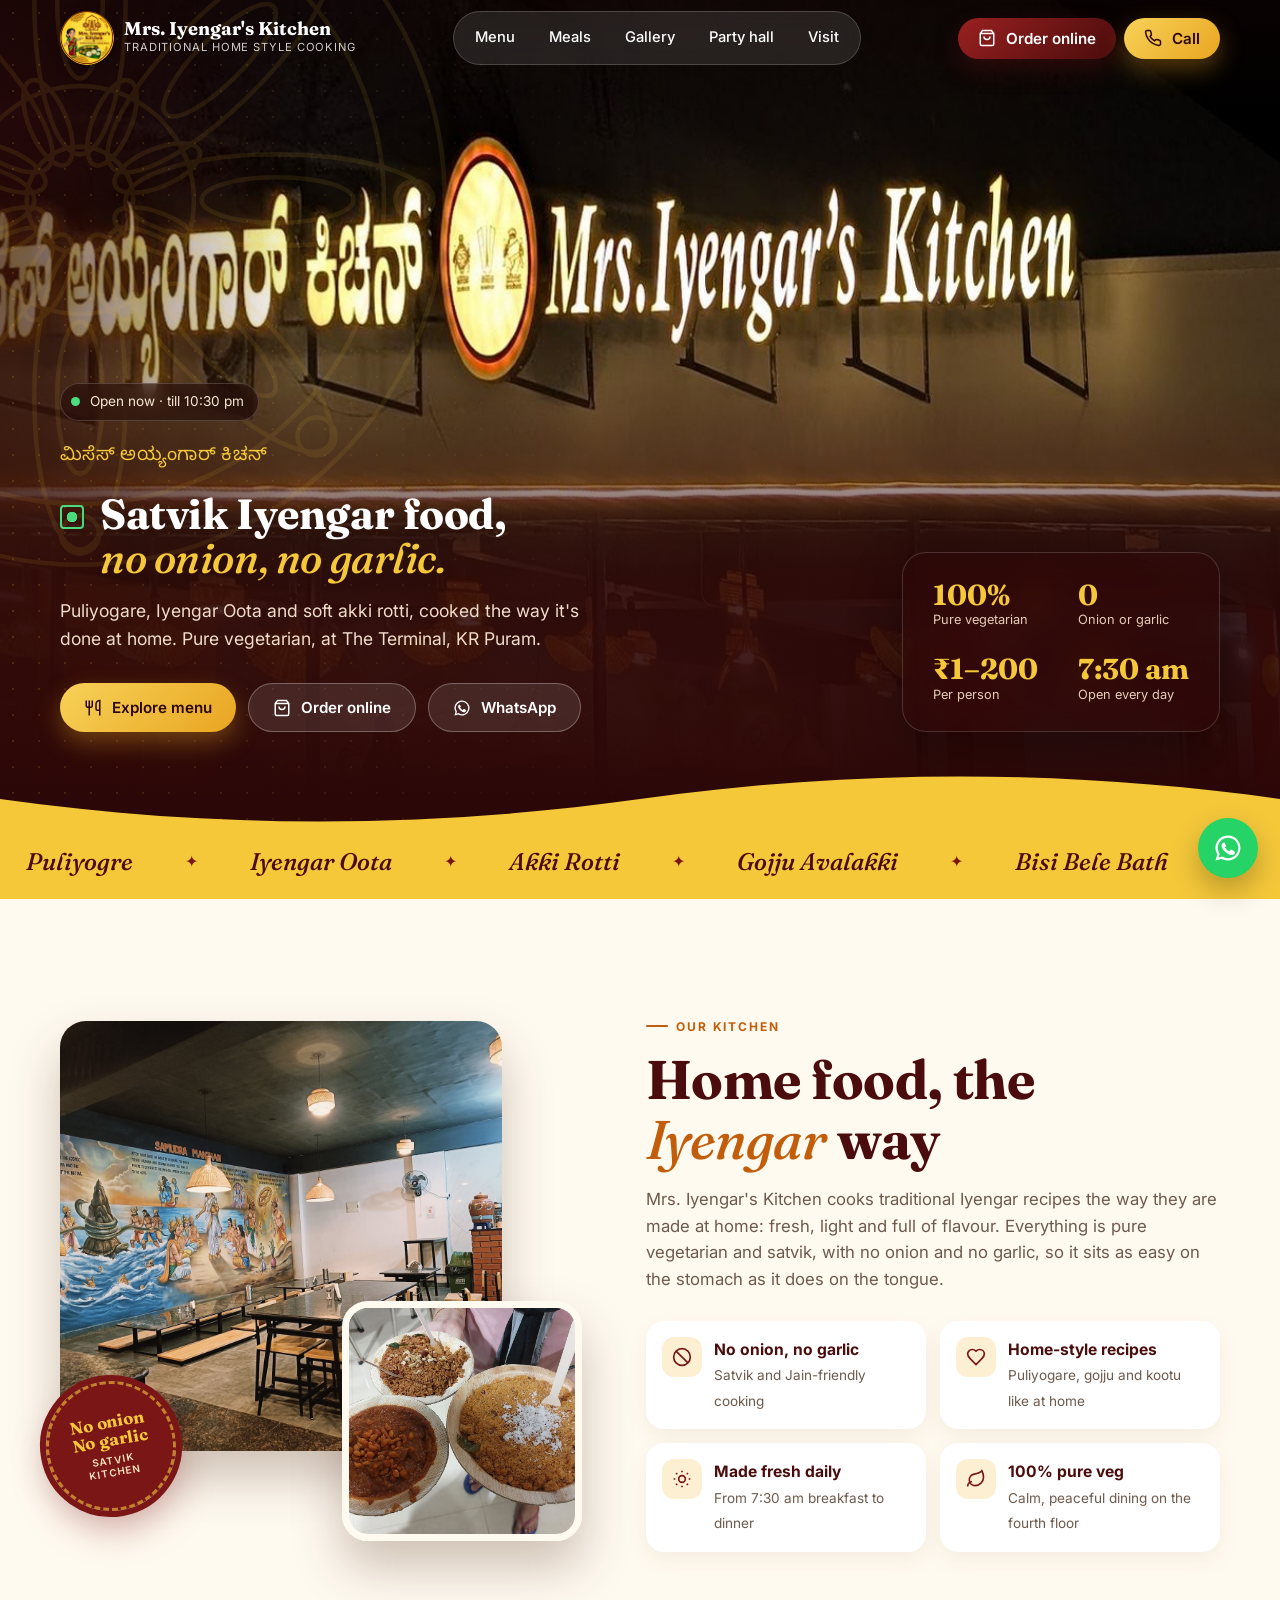
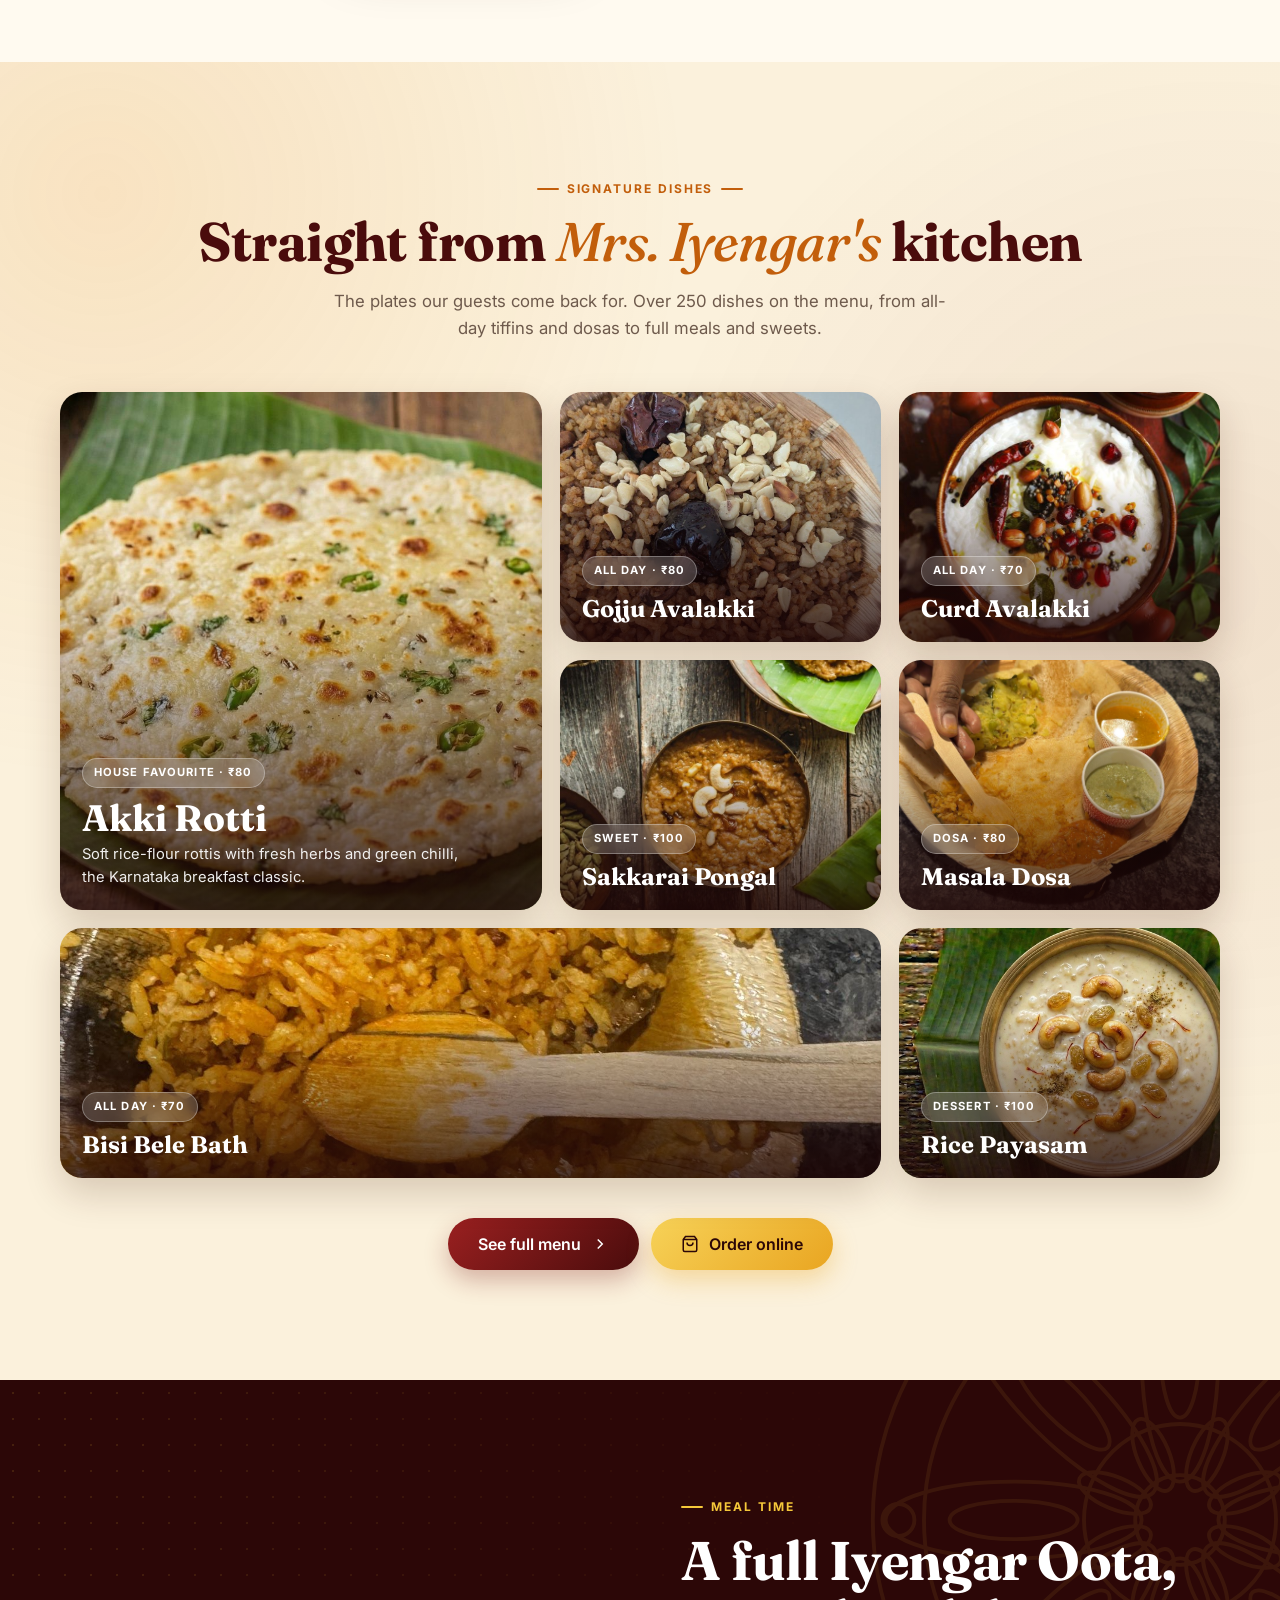
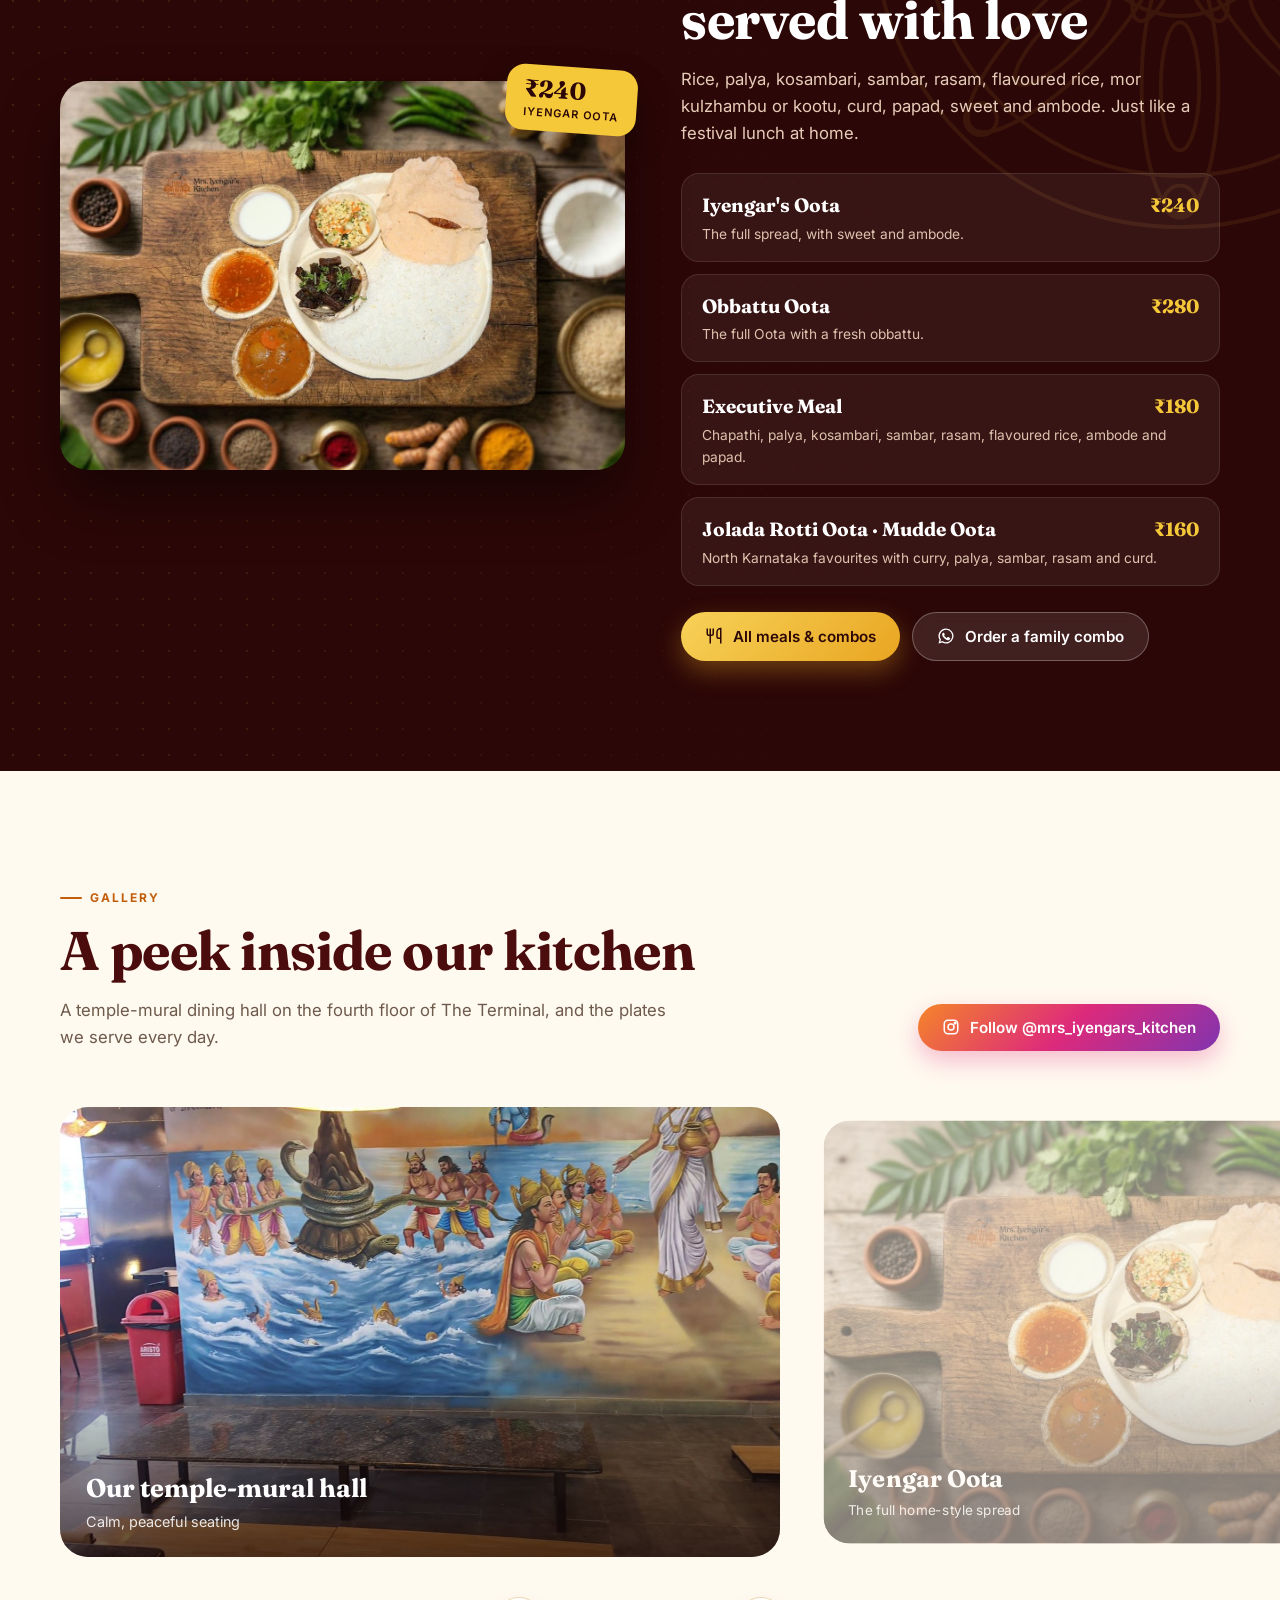
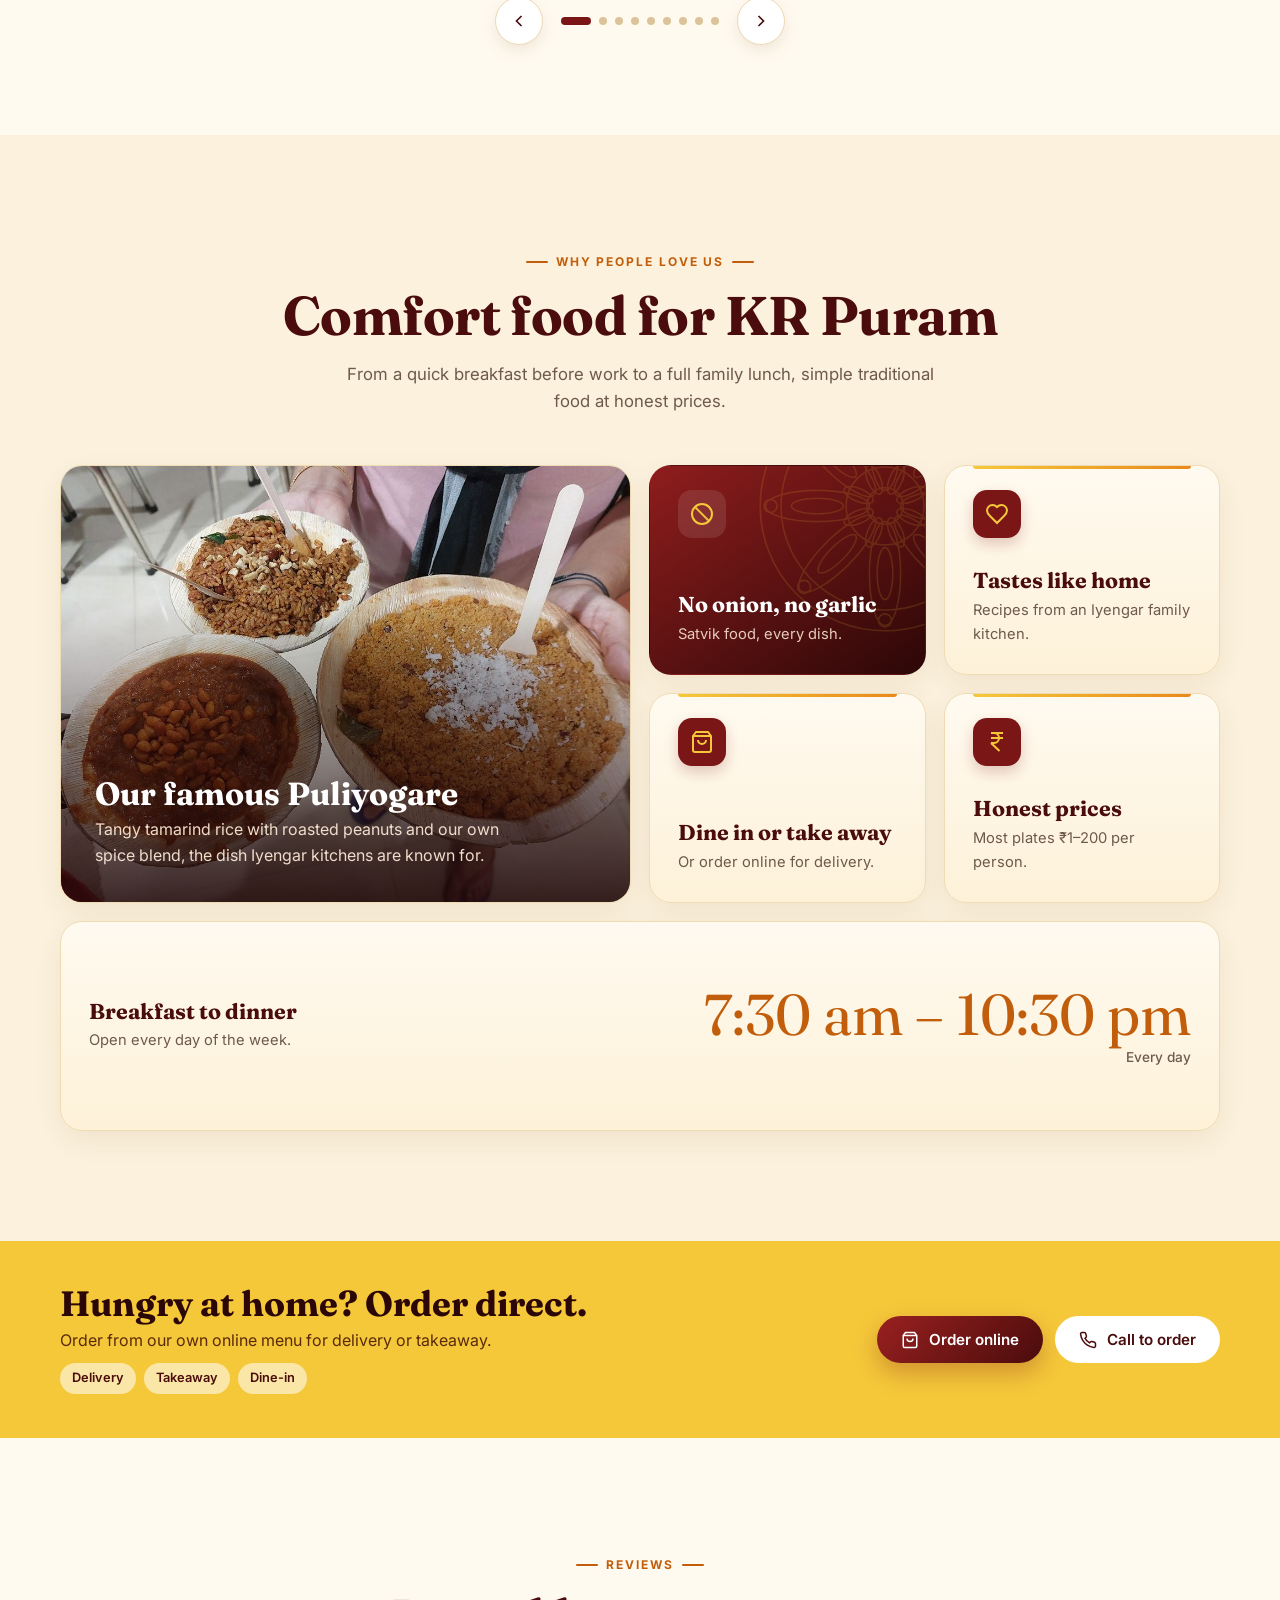
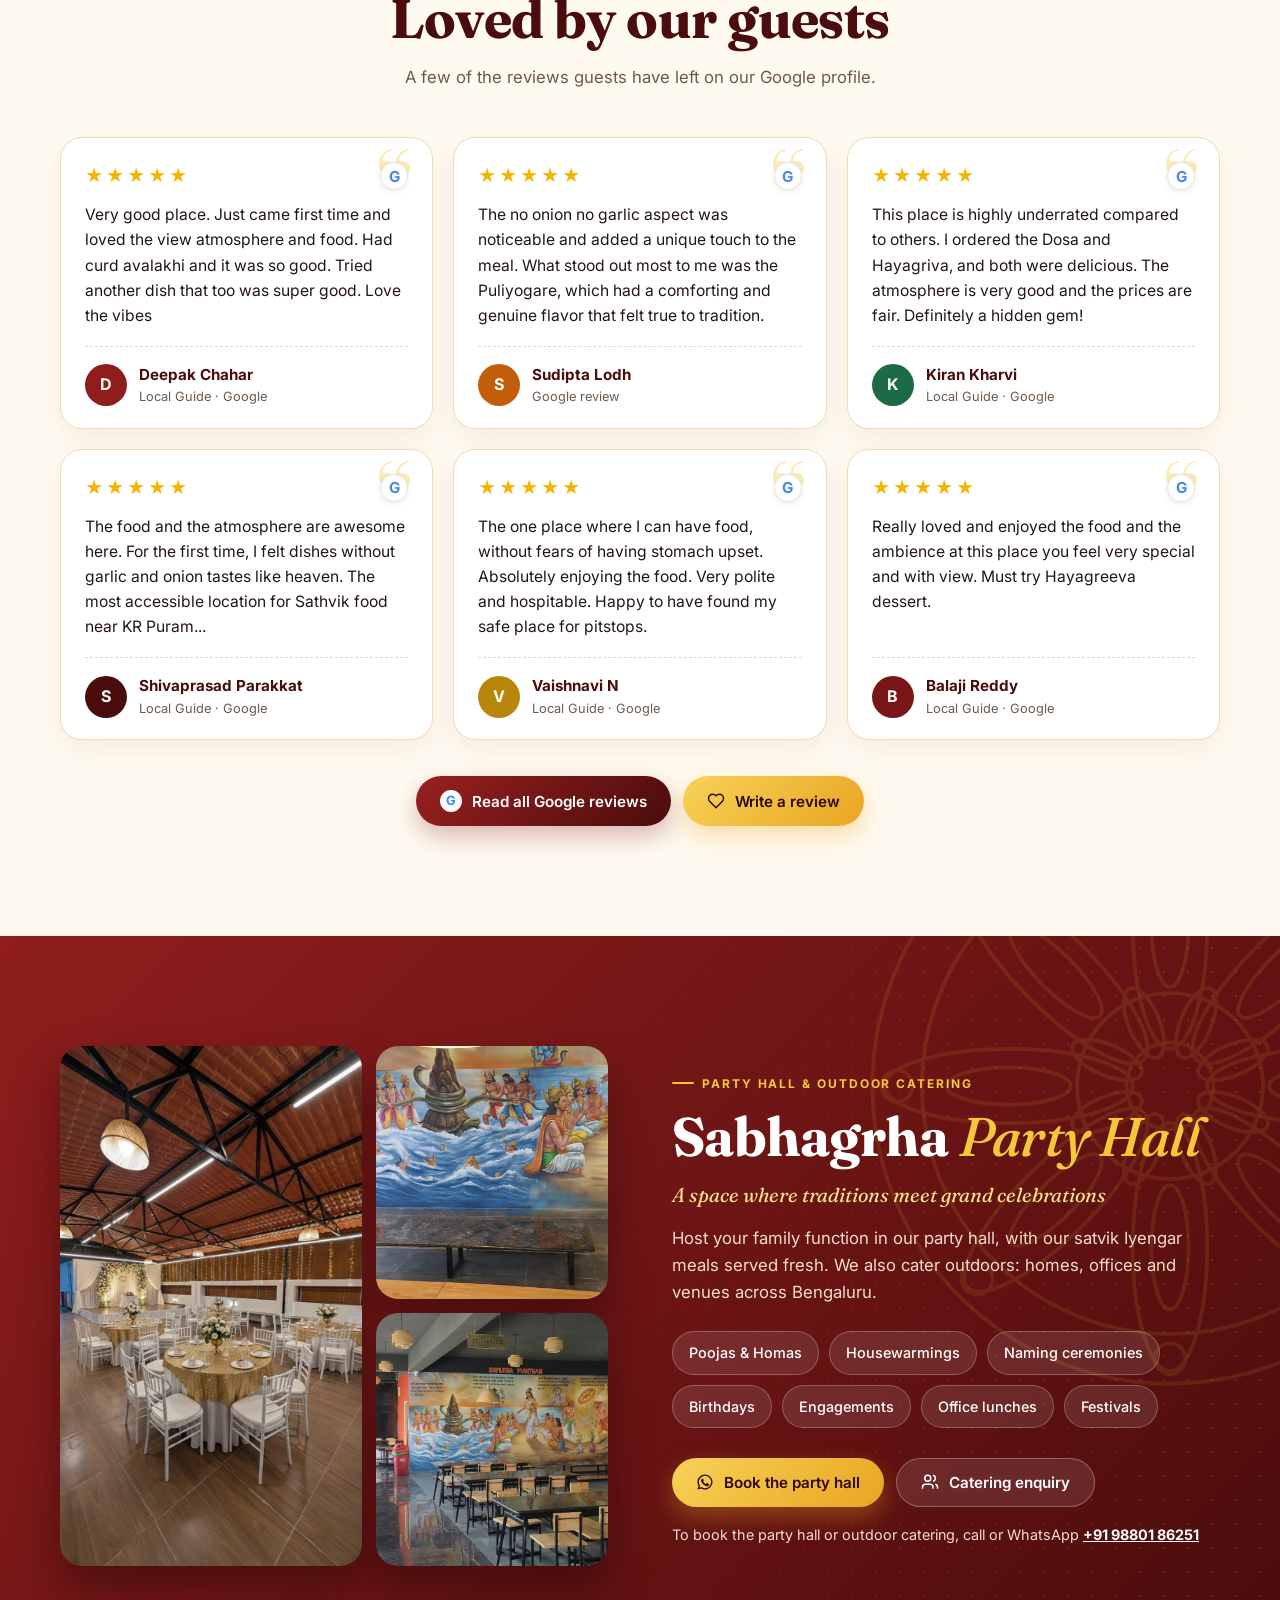
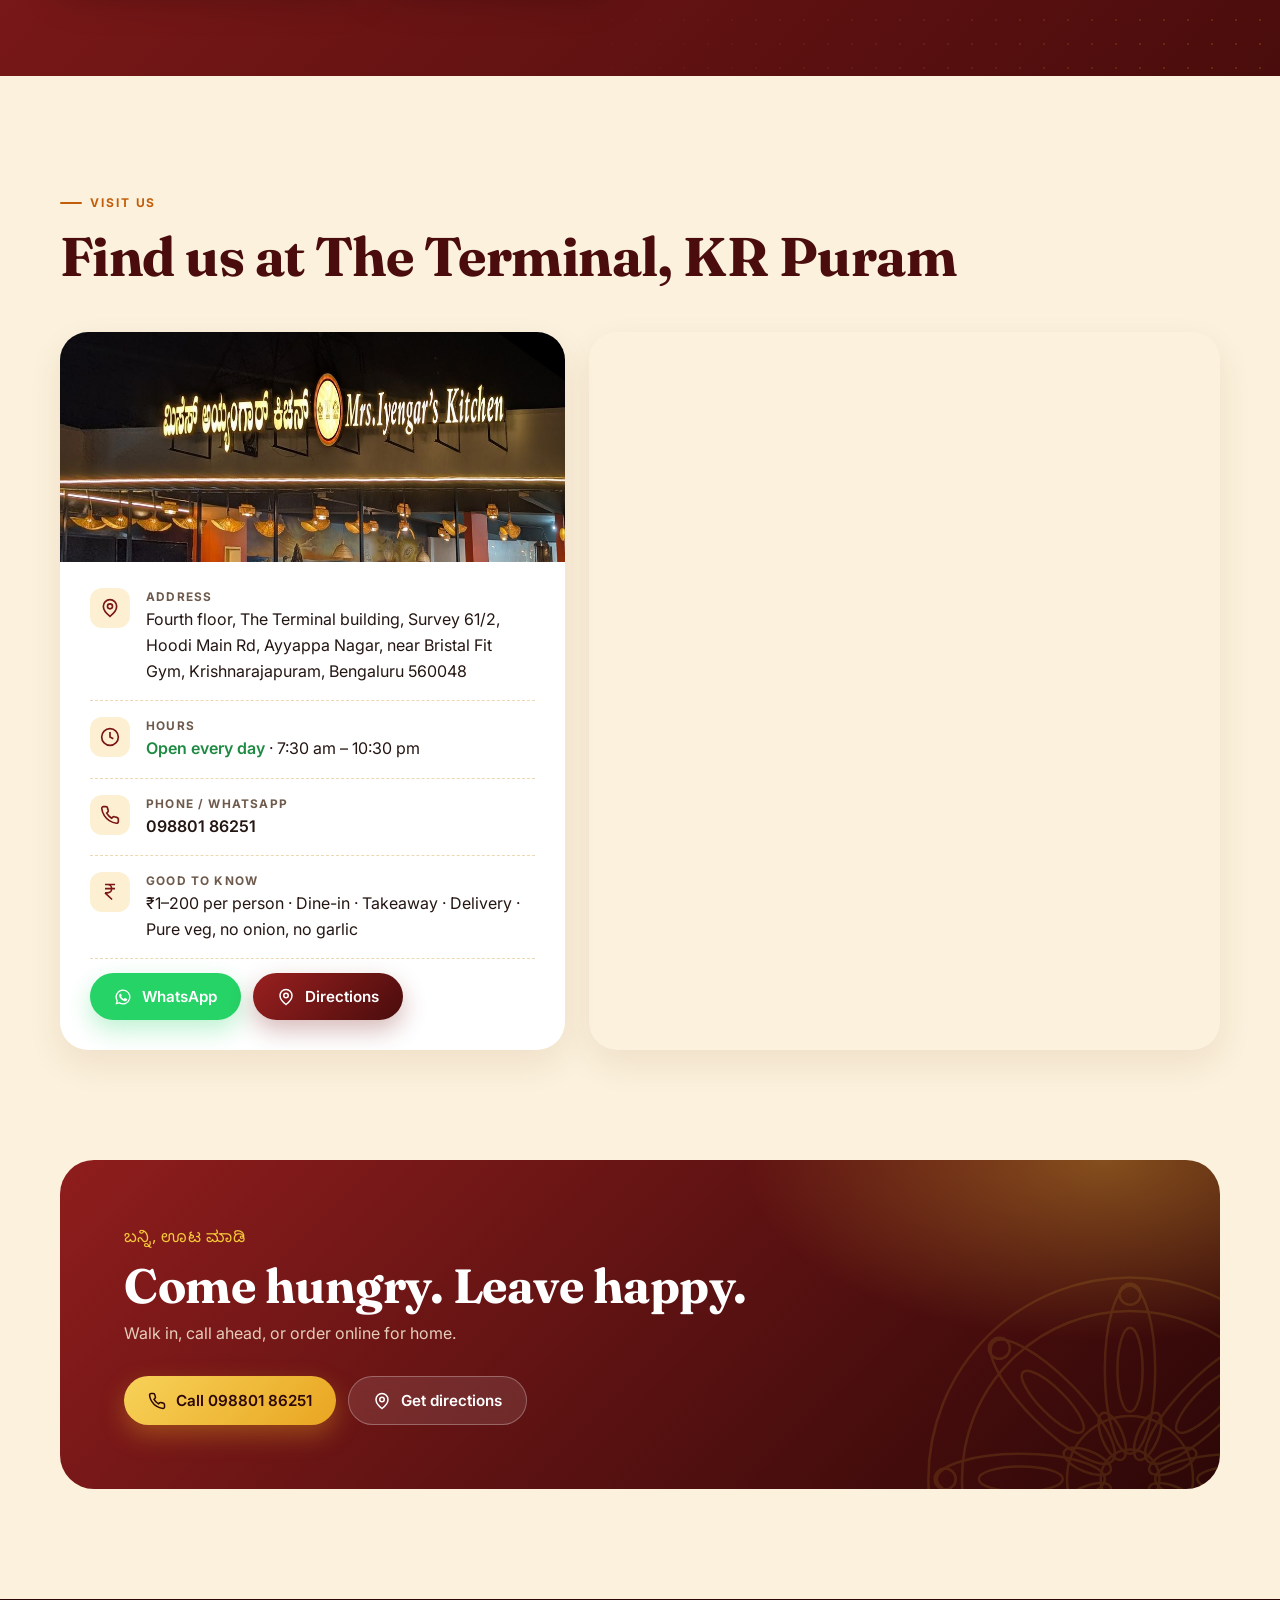
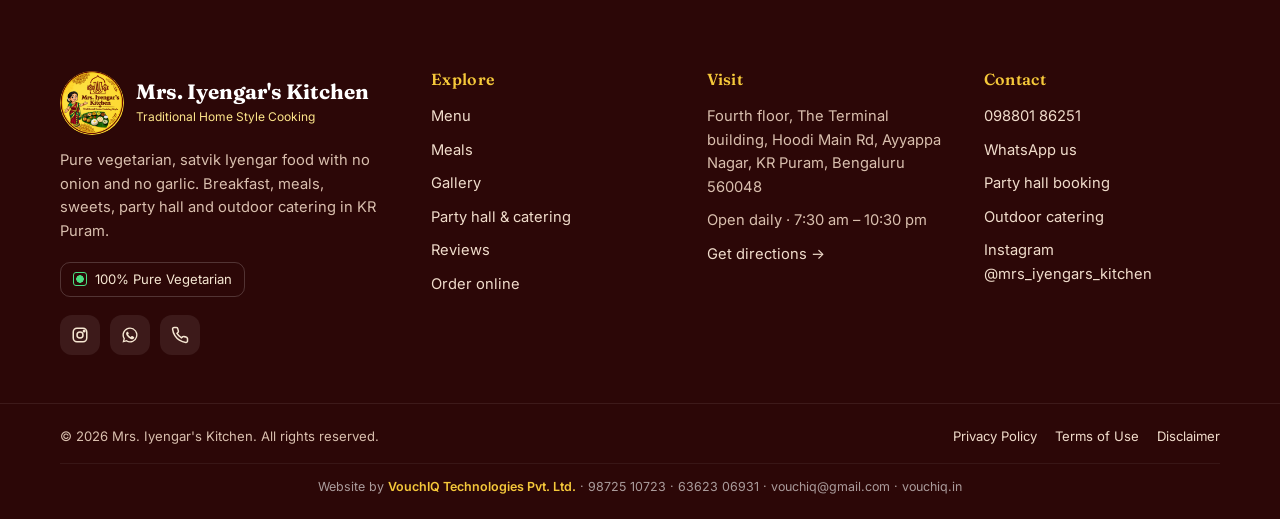
==== commit 3b279b02: "Phone hero: full sign, tagline leads, bar waits; close wave gap - Taller phone photo showing the who" ====
--- a/index.html
+++ b/index.html
@@ -18,7 +18,7 @@
 <link rel="preconnect" href="https://fonts.gstatic.com" crossorigin>
 <link href="https://fonts.googleapis.com/css2?family=Fraunces:ital,opsz,wght@0,9..144,500;0,9..144,700;1,9..144,500&family=Inter:wght@400;500;600;700&family=Noto+Sans+Kannada:wght@600&display=swap" rel="stylesheet">
 <script>document.documentElement.classList.add('js')</script>
-<link rel="stylesheet" href="styles.css?v=10">
+<link rel="stylesheet" href="styles.css?v=14">
 <script type="application/ld+json">
 {"@context":"https://schema.org","@type":"Restaurant","name":"Mrs. Iyengar's Kitchen","servesCuisine":["South Indian","Iyengar","Vegetarian"],"priceRange":"₹1–200","telephone":"+91-98801-86251","image":"images/storefront.jpg","address":{"@type":"PostalAddress","streetAddress":"Fourth floor, The Terminal building, Survey 61/2, Hoodi Main Rd, Ayyappa Nagar","addressLocality":"Krishnarajapuram, Bengaluru","addressRegion":"Karnataka","postalCode":"560048","addressCountry":"IN"},"openingHours":"Mo-Su 07:30-22:30","sameAs":["https://www.instagram.com/mrs_iyengars_kitchen/"]}
 </script>
@@ -476,6 +476,6 @@
 </dialog>
 <!--/FOOTER-->
 
-<script src="script.js?v=3"></script>
+<script src="script.js?v=4"></script>
 </body>
 </html>
--- a/styles.css
+++ b/styles.css
@@ -87,7 +87,7 @@
 .hero .mascot{position:absolute;z-index:1;right:max(20px,calc((100vw - 1200px)/2));bottom:0;height:min(62vh,560px);width:auto;display:none}
 
 /* ============ MARQUEE ============ */
-.marquee{background:var(--turmeric);color:var(--maroon-d);overflow:hidden;padding:18px 0;position:relative;z-index:2}
+.marquee{background:var(--turmeric);color:var(--maroon-d);overflow:hidden;padding:18px 0;position:relative;z-index:4;margin-top:-3px;box-shadow:0 -1px 0 var(--turmeric)}
 .marquee-track{display:flex;width:max-content;animation:marq 40s linear infinite}
 .marquee span{font-family:Fraunces,serif;font-size:1.5rem;font-style:italic;font-weight:500;padding:0 26px;display:flex;align-items:center;gap:52px;white-space:nowrap}
 .marquee span::after{content:"✦";font-style:normal;font-size:1rem;color:var(--maroon)}
@@ -430,15 +430,17 @@
   .topnav .btn svg{width:18px;height:18px}
 
   .hero{display:block;min-height:0;background:var(--maroon-dd)}
-  .hero-bg{position:relative;height:calc(62px + 62vw);inset:auto}
-  .hero-bg img{position:absolute;top:62px;left:0;height:62vw;object-position:center}
-  .hero-bg::after{top:62px;background:linear-gradient(180deg,transparent 0%,transparent 60%,rgba(44,7,7,.75) 88%,#2c0707 100%)}
-  .hero-grid{padding-top:6px;padding-bottom:70px;gap:0}
-  .hero .pill{font-size:.8rem;padding:6px 12px 6px 9px}
-  .hero .kannada{margin:14px 0 4px;font-size:1rem}
-  .hero h1{font-size:2.6rem;margin-bottom:10px}
-  .tagline{font-size:1.05rem;gap:9px}
-  .tagline .veg{width:16px;height:16px}
+  /* phone: a taller photo with the whole sign, then the tagline leads (the sign already shows the name) */
+  .hero-bg{position:relative;height:calc(62px + 64vw);inset:auto}
+  .hero-bg img{position:absolute;top:62px;left:0;height:64vw;object-position:54% 30%}
+  .hero-bg::after{top:62px;background:linear-gradient(180deg,rgba(20,4,4,.15) 0%,transparent 18%,transparent 58%,rgba(44,7,7,.8) 86%,#2c0707 100%)}
+  .hero-grid{padding-top:0;margin-top:-34px;padding-bottom:64px;gap:0}
+  .hero .pill{font-size:.8rem;padding:6px 12px 6px 9px;background:rgba(30,6,6,.72)}
+  .hero .kannada{display:none}
+  .hero h1{position:absolute;width:1px;height:1px;overflow:hidden;clip:rect(0 0 0 0);white-space:nowrap;margin:0}
+  .tagline{align-items:flex-start;gap:12px;font-size:clamp(1.5rem,7.2vw,2.1rem);font-weight:700;line-height:1.1;letter-spacing:-.01em;margin:16px 0 12px}
+  .tagline em{display:block;font-style:italic;font-weight:500}
+  .tagline .veg{width:20px;height:20px;margin-top:.32em}
   .hero .lead{font-size:1rem}
   .cta{margin-top:22px;gap:10px}
   .hero .cta .btn{flex:1 1 40%;padding:14px 12px}
@@ -454,7 +456,11 @@
   .story-img .s1{width:calc(100% - 40px);height:calc(100% - 60px)}
   .story-img .s2{width:150px;height:150px;border-width:5px}
   .story-img .stamp{width:100px;height:100px;font-size:.85rem;left:-4px;bottom:16px;outline-width:4px}
-  .pledges{grid-template-columns:1fr;gap:10px}
+  .pledges{grid-template-columns:1fr;gap:10px;text-align:left}
+  /* phone: centre the "Our kitchen" intro */
+  .story-grid>div:last-child{text-align:center}
+  .story-grid>div:last-child .sub{margin-left:auto;margin-right:auto}
+  .story-grid>div:last-child .eyebrow::after{content:"";width:22px;height:2px;background:currentColor;border-radius:2px}
 
   .specials{grid-template-columns:1fr 1fr;grid-template-rows:280px repeat(3,180px);gap:12px;margin-top:32px}
   .special:first-child{grid-column:span 2;grid-row:auto}
